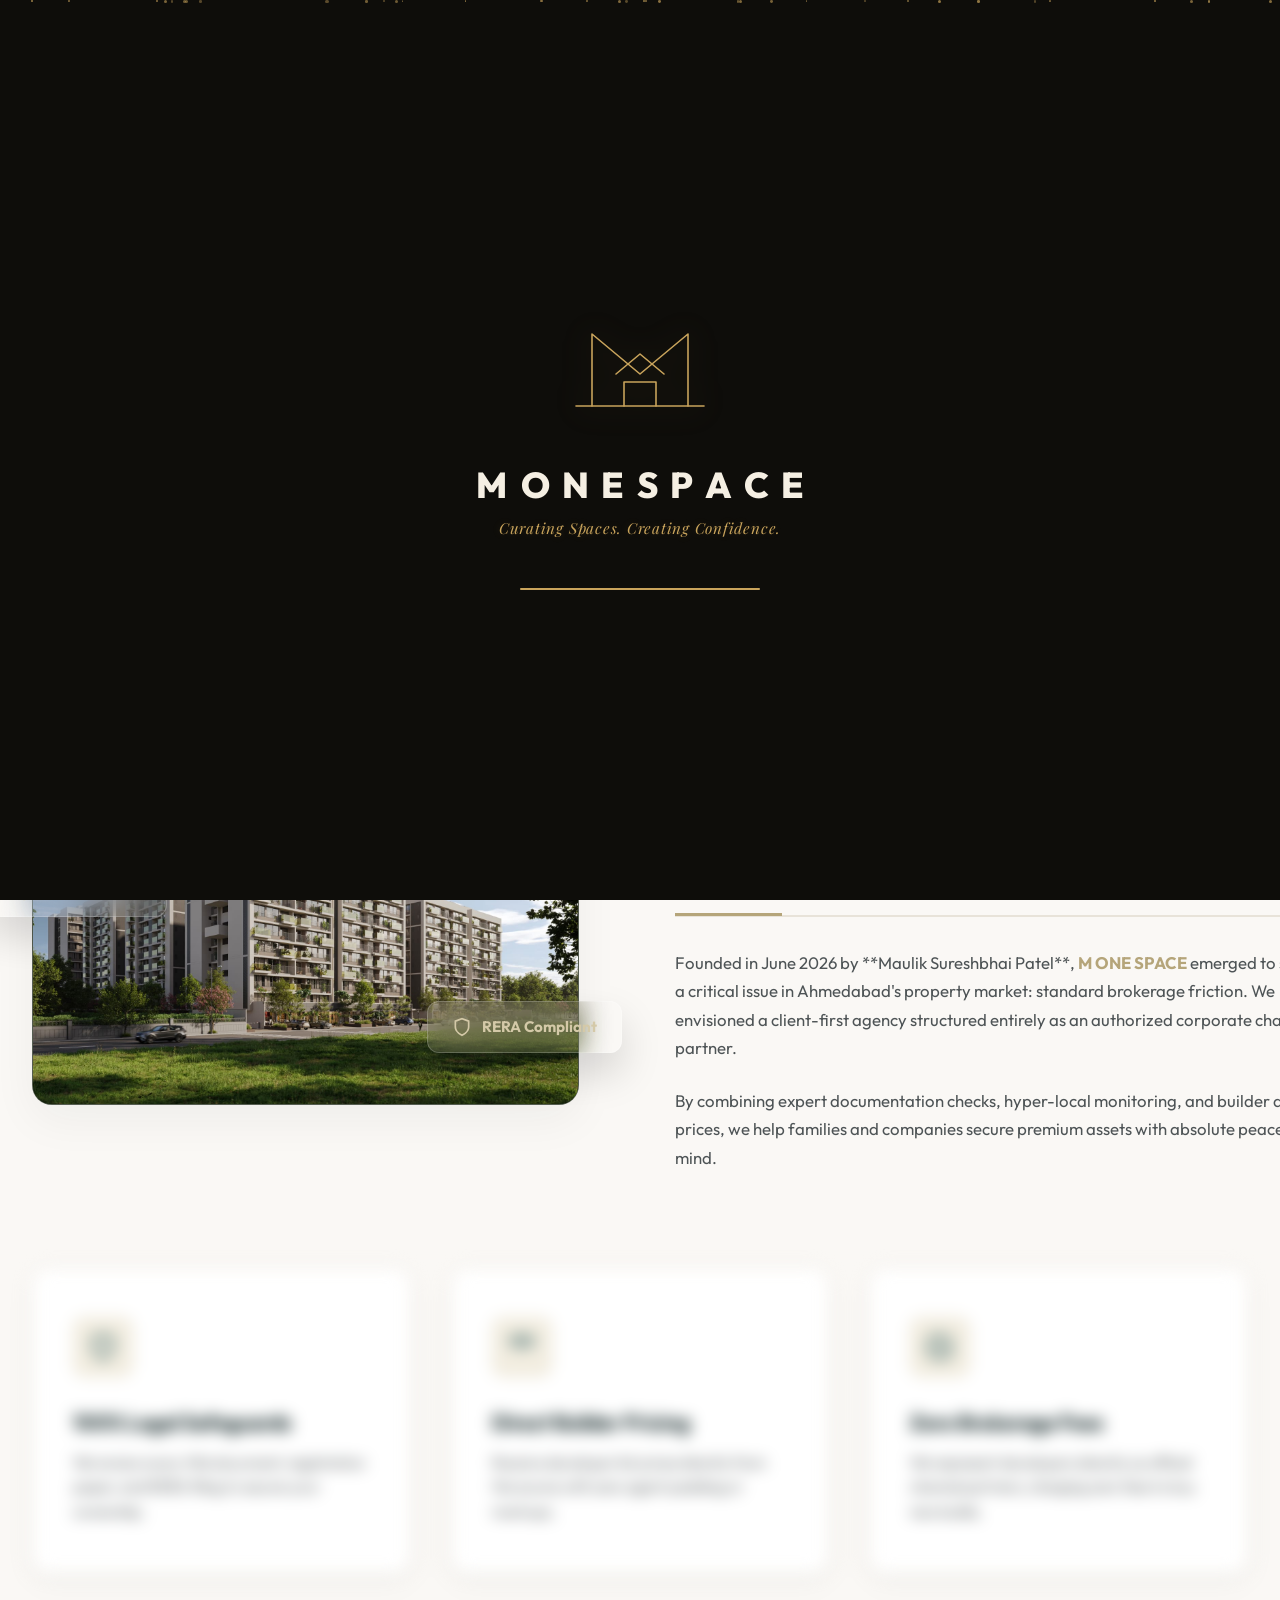
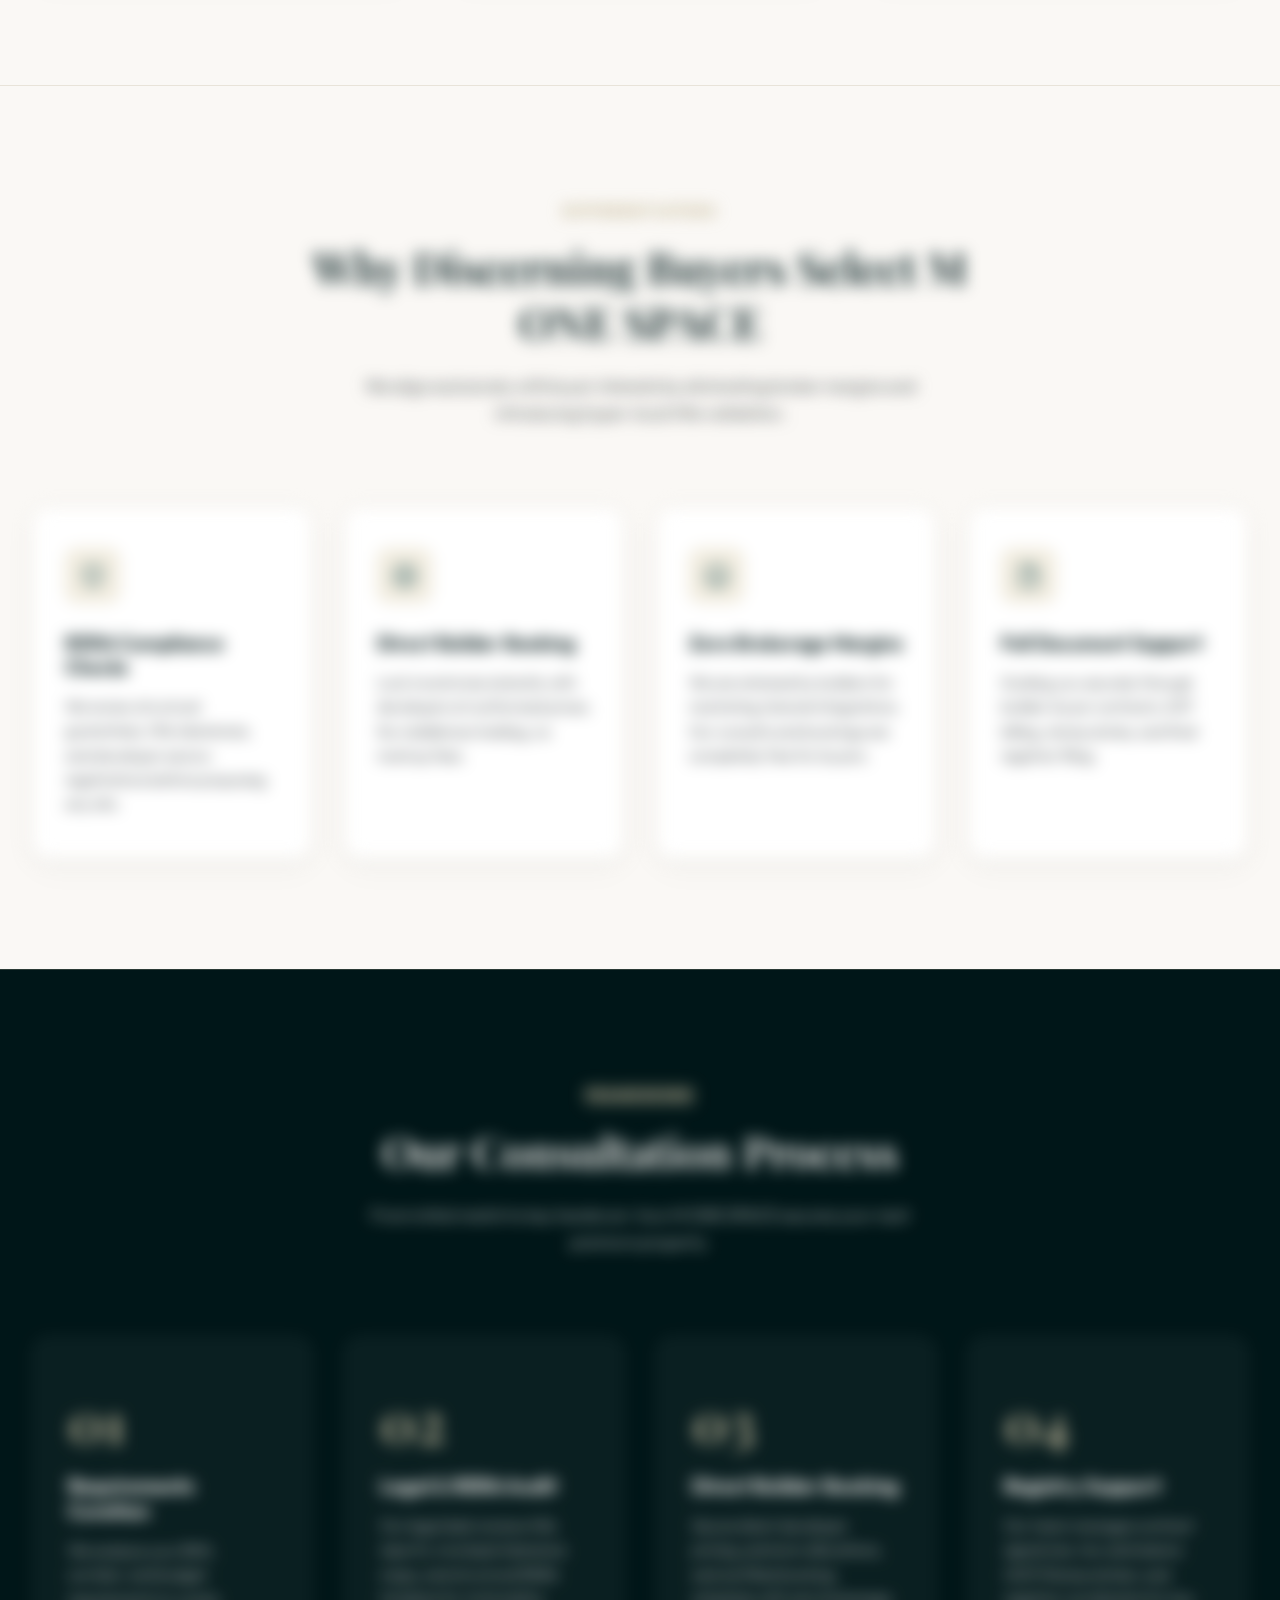
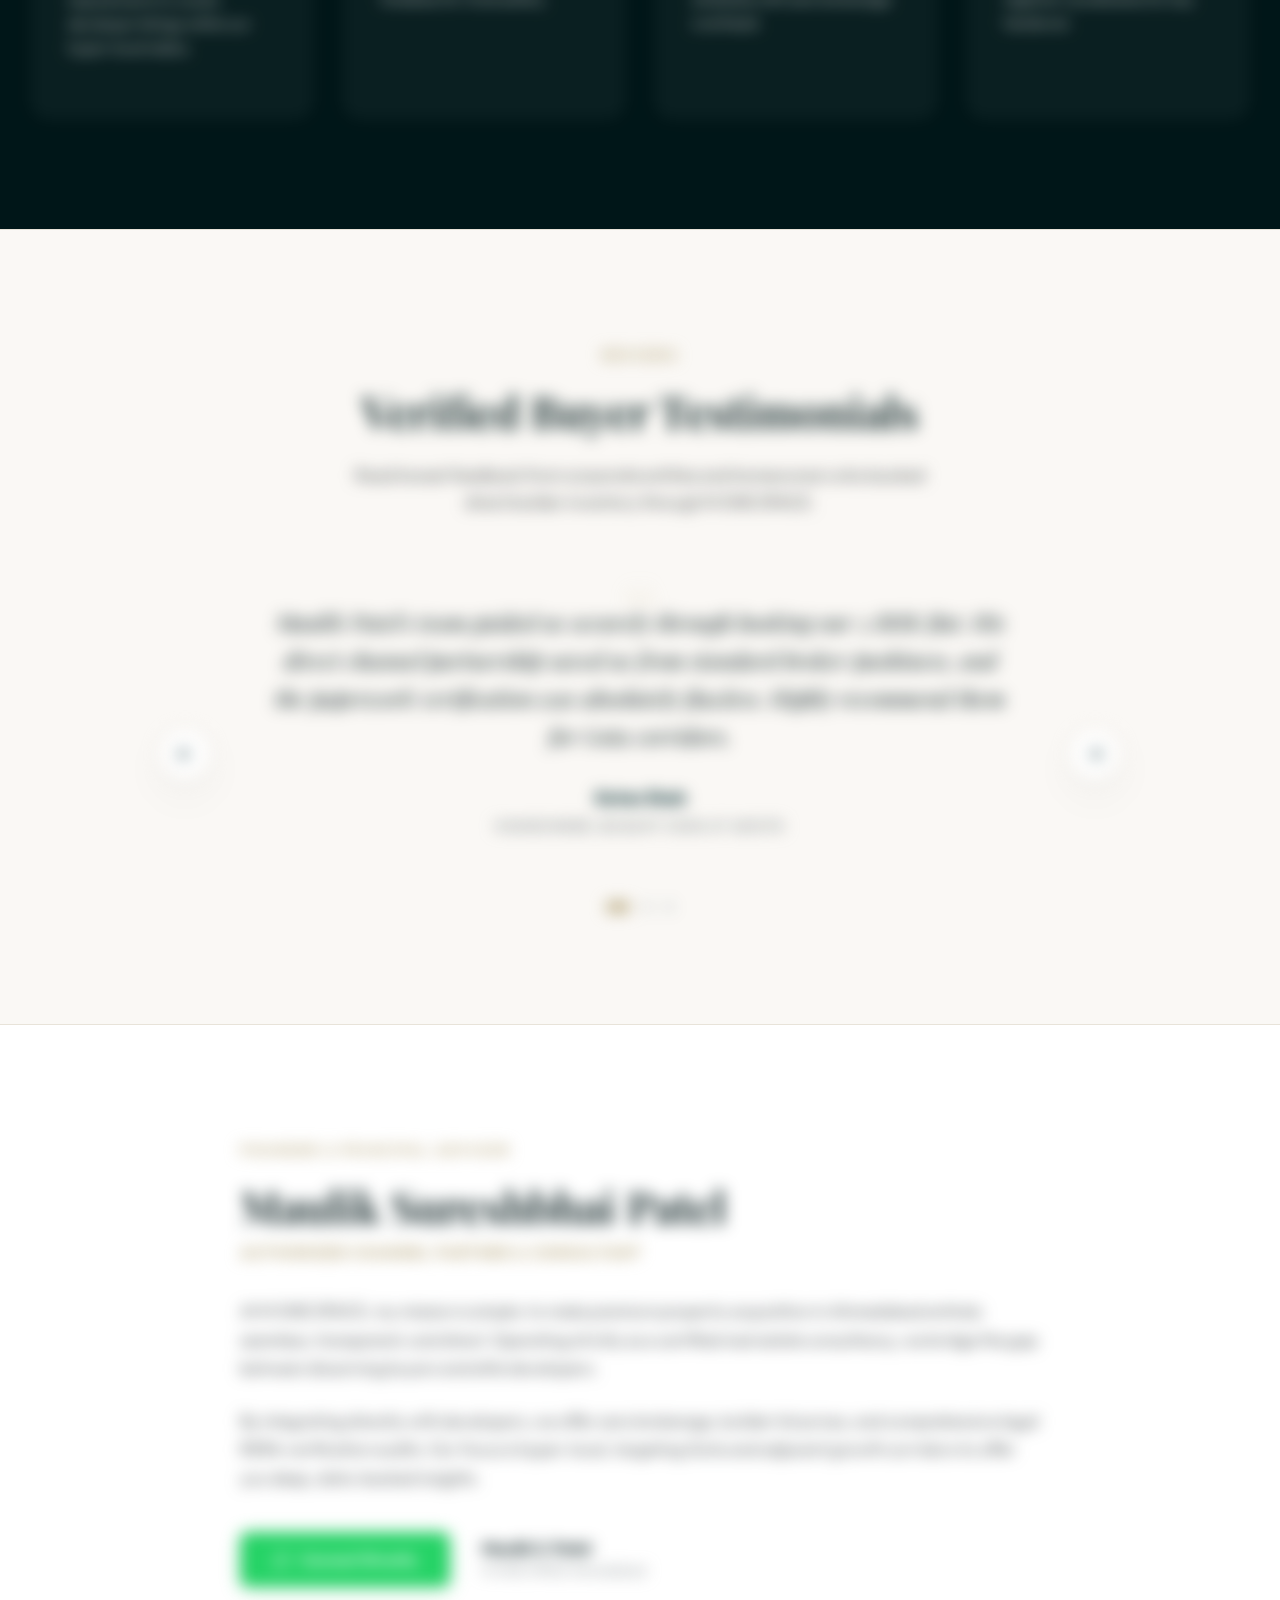
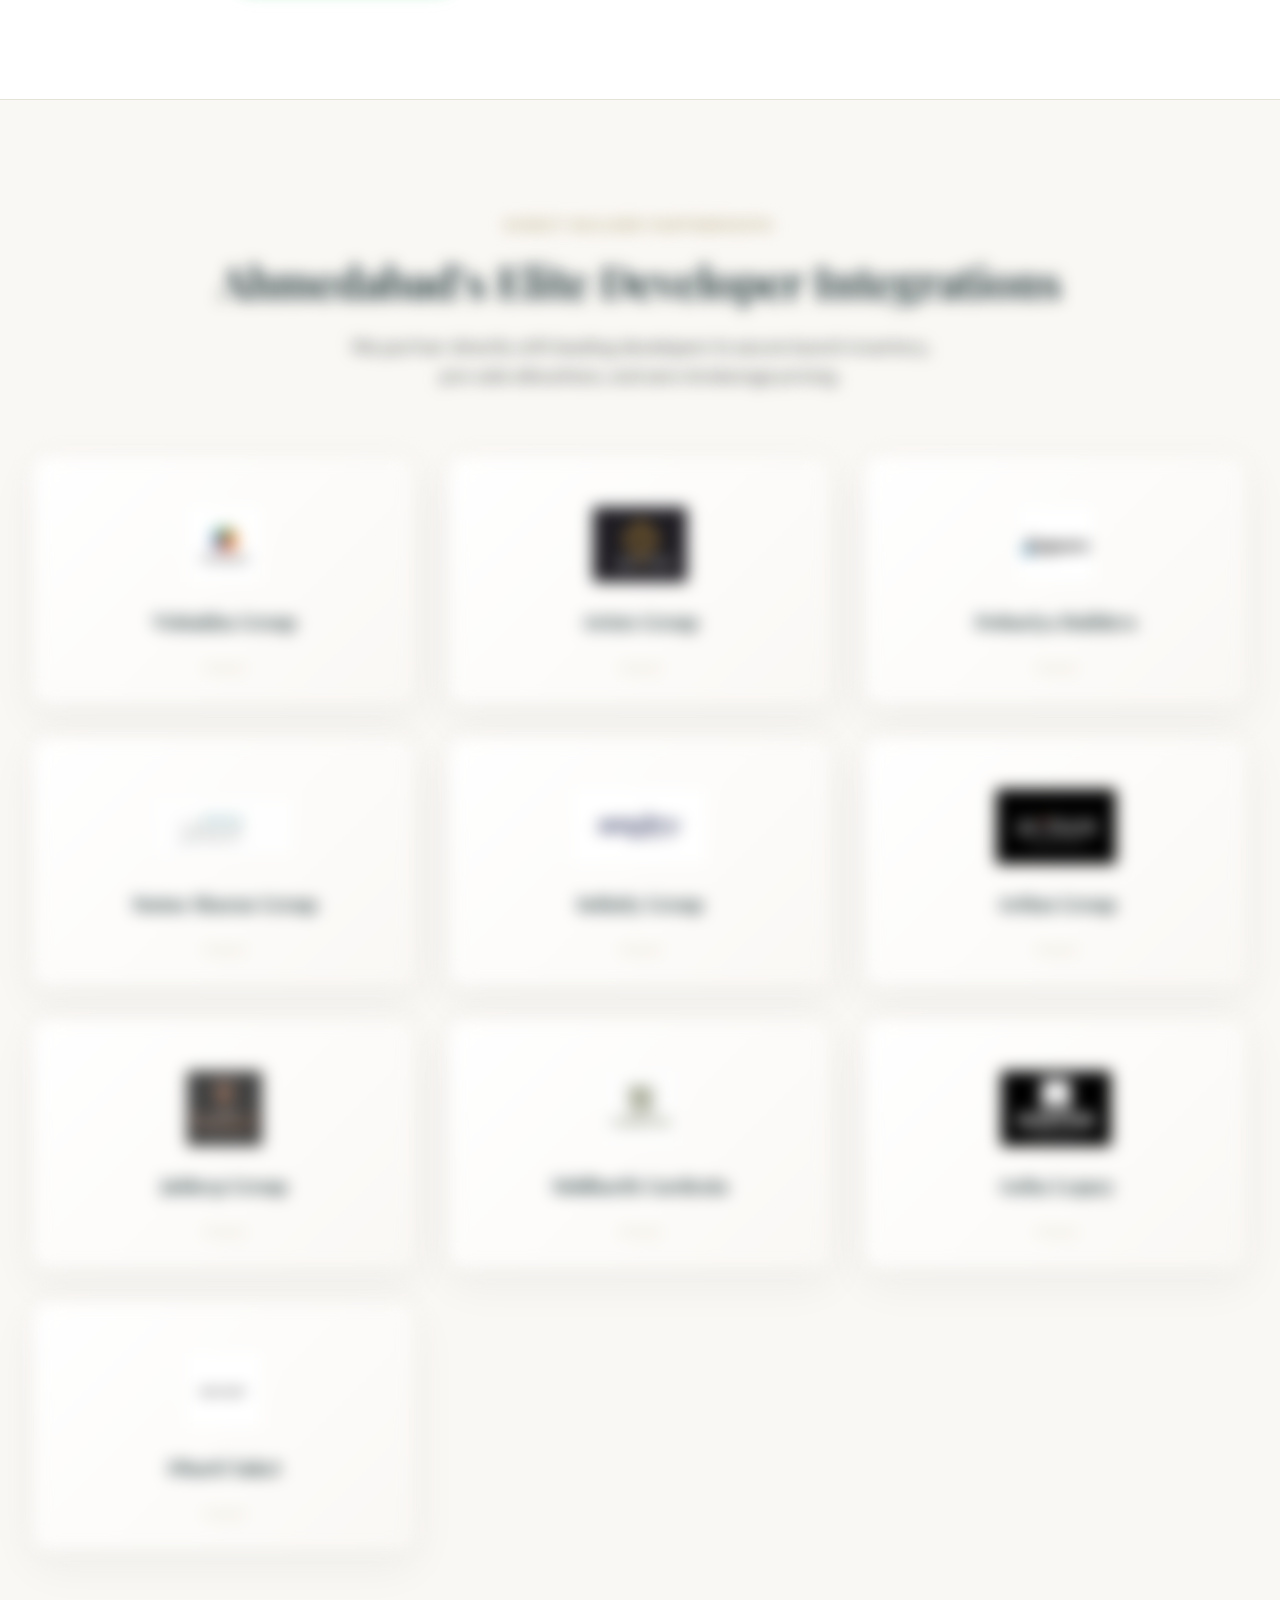
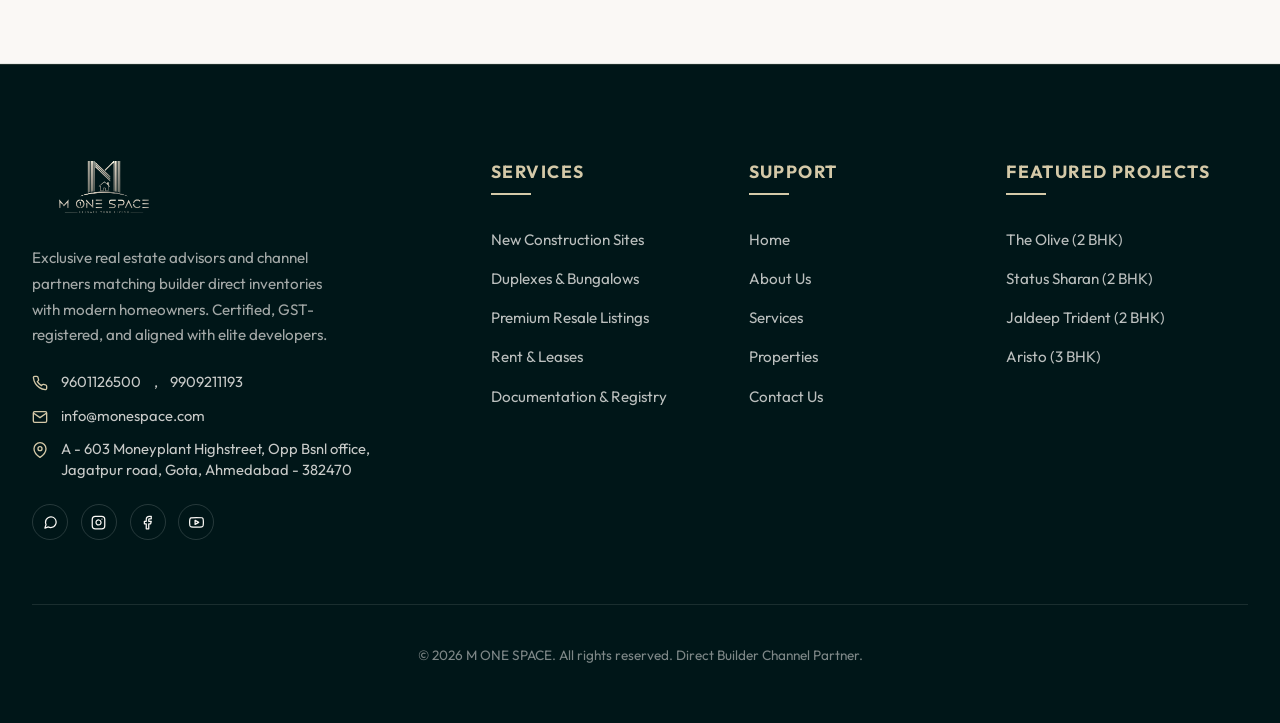
==== about.html @ 02292d02 "chnge" ====
<!DOCTYPE html>
<html lang="en">
<head>
    <meta charset="UTF-8">
    <meta name="viewport" content="width=device-width, initial-scale=1.0">
    <title>About Us | M ONE SPACE - Premium Real Estate Advisory</title>
    <meta name="description" content="Learn more about M ONE SPACE. Founded by Maulik Sureshbhai Patel, we offer zero brokerage, legally backed developer level tie-ups, and hyper-local real estate insights in Ahmedabad.">
    <!-- Google Fonts -->
    <link rel="preconnect" href="https://fonts.googleapis.com">
    <link rel="preconnect" href="https://fonts.gstatic.com" crossorigin>
    <link href="https://fonts.googleapis.com/css2?family=Outfit:wght@300;400;500;600;700;800&family=Playfair+Display:ital,wght@0,400;0,600;0,700;1,400&display=swap" rel="stylesheet">
    <!-- Custom Style Sheet -->
    <link rel="stylesheet" href="style.css">
</head>
<body>

    <!-- Cinematic Loader Overlay -->
    <div class="luxury-loader" id="luxury-loader">
        <div class="loader-bg-particles" id="loader-particles"></div>
        <div class="loader-center-content">
            <!-- Architectural SVG drawing -->
            <div class="loader-svg-container">
                <svg class="loader-svg" viewBox="0 0 200 150" fill="none" stroke="#C9A45C" stroke-width="2" stroke-linecap="round" stroke-linejoin="round">
                    <path class="draw-line path-m-1" d="M 40 120 V 30 L 100 80 L 160 30 V 120" />
                    <path class="draw-line path-m-2" d="M 80 120 V 90 H 120 V 120" />
                    <path class="draw-line path-m-3" d="M 70 80 L 100 55 L 130 80" />
                    <line class="draw-line path-line" x1="20" y1="120" x2="180" y2="120" />
                </svg>
            </div>
            
            <!-- Brand Name & Tagline -->
            <div class="loader-brand-box">
                <h1 class="loader-brand-title">
                    <span>M</span>
                    <span> </span>
                    <span>O</span>
                    <span>N</span>
                    <span>E</span>
                    <span> </span>
                    <span>S</span>
                    <span>P</span>
                    <span>A</span>
                    <span>C</span>
                    <span>E</span>
                </h1>
                <p class="loader-brand-tagline">Curating Spaces. Creating Confidence.</p>
            </div>
            
            <!-- Bottom Progress Line -->
            <div class="loader-progress-bar-wrapper">
                <div class="loader-progress-bar-fill" id="loader-progress-fill"></div>
            </div>
        </div>
    </div>

    <!-- Header Section -->
    <header class="main-header" id="header-nav">
        <div class="header-container">
            <!-- Left Side: Social Media Icons -->
            <div class="header-socials">
                <a href="#" class="social-icon" aria-label="Facebook" id="header-social-fb">
                    <svg xmlns="http://www.w3.org/2000/svg" viewBox="0 0 24 24" fill="none" stroke="currentColor" stroke-width="2" class="icon-svg"><path d="M18 2h-3a5 5 0 0 0-5 5v3H7v4h3v8h4v-8h3l1-4h-4V7a1 1 0 0 1 1-1h3z"/></svg>
                </a>
                <a href="#" class="social-icon" aria-label="Instagram" id="header-social-ig">
                    <svg xmlns="http://www.w3.org/2000/svg" viewBox="0 0 24 24" fill="none" stroke="currentColor" stroke-width="2" class="icon-svg"><rect x="2" y="2" width="20" height="20" rx="5" ry="5"/><path d="M16 11.37A4 4 0 1 1 12.63 8 4 4 0 0 1 16 11.37z"/><line x1="17.5" y1="6.5" x2="17.51" y2="6.5"/></svg>
                </a>
                <a href="#" class="social-icon" aria-label="YouTube" id="header-social-yt">
                    <svg xmlns="http://www.w3.org/2000/svg" viewBox="0 0 24 24" fill="none" stroke="currentColor" stroke-width="2" class="icon-svg"><path d="M22.54 6.42a2.78 2.78 0 0 0-1.94-2C18.88 4 12 4 12 4s-6.88 0-8.6.46a2.78 2.78 0 0 0-1.94 2A29 29 0 0 0 1 11.75a29 29 0 0 0 .46 5.33A2.78 2.78 0 0 0 3.4 19c1.72.46 8.6.46 8.6.46s6.88 0 8.6-.46a2.78 2.78 0 0 0 1.94-2 29 29 0 0 0 .46-5.25 29 29 0 0 0-.46-5.33z"/><polygon points="9.75 15.02 15.5 11.75 9.75 8.48 9.75 15.02"/></svg>
                </a>
                <a href="https://wa.me/919601126500" class="social-icon" aria-label="WhatsApp" id="header-social-wa" target="_blank">
                    <svg xmlns="http://www.w3.org/2000/svg" viewBox="0 0 24 24" fill="none" stroke="currentColor" stroke-width="2" class="icon-svg"><path d="M21 11.5a8.38 8.38 0 0 1-.9 3.8 8.5 8.5 0 0 1-7.6 4.7 8.38 8.38 0 0 1-3.8-.9L3 21l1.9-5.7a8.38 8.38 0 0 1-.9-3.8 8.5 8.5 0 0 1 4.7-7.6 8.38 8.38 0 0 1 3.8-.9h.5a8.48 8.48 0 0 1 8 8v.5z"/></svg>
                </a>
            </div>

            <!-- Center: Logo -->
            <a href="index.html" class="logo-link" id="nav-logo-link">
                <img src="images/logo new.png" alt="M ONE SPACE Logo" class="brand-logo" id="brand-logo-img">
            </a>

            <!-- Right Side: Menu Trigger Button -->
            <div class="header-right-group">
                <button class="menu-trigger-btn" id="menu-trigger-btn" aria-label="Open menu">
                    <span class="menu-trigger-text">Menu</span>
                    <span class="menu-trigger-icon">
                        <span class="bar bar-1"></span>
                        <span class="bar bar-2"></span>
                        <span class="bar bar-3"></span>
                    </span>
                </button>
            </div>
        </div>
    </header>

    <!-- Overlay Navigation Menu Drawer -->
    <div class="overlay-nav-menu" id="overlay-nav-menu">
        <button class="overlay-close-btn" id="overlay-close-btn" aria-label="Close menu">
            <svg xmlns="http://www.w3.org/2000/svg" viewBox="0 0 24 24" fill="none" stroke="currentColor" stroke-width="2.5" stroke-linecap="round" stroke-linejoin="round" style="width: 24px; height: 24px;"><line x1="18" y1="6" x2="6" y2="18"/><line x1="6" y1="6" x2="18" y2="18"/></svg>
        </button>
        <div class="overlay-menu-content">
            <div class="overlay-menu-brand">
                <img src="images/logo new.png" alt="M ONE SPACE Logo" class="overlay-logo">
            </div>
            <nav class="overlay-nav-list-container">
                <ul class="overlay-nav-list">
                    <li><a href="index.html" class="overlay-nav-item" id="overlay-home">Home</a></li>
                    <li><a href="about.html" class="overlay-nav-item active" id="overlay-about">About Us</a></li>
                    <li><a href="services.html" class="overlay-nav-item" id="overlay-services">Services</a></li>
                    <li><a href="project.html" class="overlay-nav-item" id="overlay-properties">Properties</a></li>
                    <li><a href="contact.html" class="overlay-nav-item" id="overlay-contact">Contact</a></li>
                </ul>
            </nav>
            <div class="overlay-menu-footer">
                <div style="display: flex; flex-direction: column; gap: 0.75rem; width: 100%; align-items: center;">
                    <a href="tel:9601126500" class="btn btn-primary" id="overlay-call-btn" style="width: 100%; max-width: 250px; justify-content: center;">
                        <svg xmlns="http://www.w3.org/2000/svg" viewBox="0 0 24 24" fill="none" stroke="currentColor" stroke-width="2" class="icon-svg"><path d="M22 16.92v3a2 2 0 0 1-2.18 2 19.79 19.79 0 0 1-8.63-3.07 19.5 19.5 0 0 1-6-6 19.79 19.79 0 0 1-3.07-8.67A2 2 0 0 1 4.11 2h3a2 2 0 0 1 2 1.72 12.84 12.84 0 0 0 .7 2.81 2 2 0 0 1-.45 2.11L8.09 9.91a16 16 0 0 0 6 6l1.27-1.27a2 2 0 0 1 2.11-.45 12.84 12.84 0 0 0 2.81.7A2 2 0 0 1 22 16.92z"/></svg>
                        <span>9601126500</span>
                    </a>
                    <a href="tel:9909211193" class="btn btn-primary" id="overlay-call-btn-2" style="width: 100%; max-width: 250px; justify-content: center;">
                        <svg xmlns="http://www.w3.org/2000/svg" viewBox="0 0 24 24" fill="none" stroke="currentColor" stroke-width="2" class="icon-svg"><path d="M22 16.92v3a2 2 0 0 1-2.18 2 19.79 19.79 0 0 1-8.63-3.07 19.5 19.5 0 0 1-6-6 19.79 19.79 0 0 1-3.07-8.67A2 2 0 0 1 4.11 2h3a2 2 0 0 1 2 1.72 12.84 12.84 0 0 0 .7 2.81 2 2 0 0 1-.45 2.11L8.09 9.91a16 16 0 0 0 6 6l1.27-1.27a2 2 0 0 1 2.11-.45 12.84 12.84 0 0 0 2.81.7A2 2 0 0 1 22 16.92z"/></svg>
                        <span>9909211193</span>
                    </a>
                </div>
                <div class="overlay-socials">
                    <a href="#" class="social-icon" aria-label="Facebook"><svg xmlns="http://www.w3.org/2000/svg" viewBox="0 0 24 24" fill="none" stroke="currentColor" stroke-width="2" stroke-linecap="round" stroke-linejoin="round" class="icon-svg"><path d="M18 2h-3a5 5 0 0 0-5 5v3H7v4h3v8h4v-8h3l1-4h-4V7a1 1 0 0 1 1-1h3z"/></svg></a>
                    <a href="#" class="social-icon" aria-label="Instagram"><svg xmlns="http://www.w3.org/2000/svg" viewBox="0 0 24 24" fill="none" stroke="currentColor" stroke-width="2" stroke-linecap="round" stroke-linejoin="round" class="icon-svg"><rect x="2" y="2" width="20" height="20" rx="5" ry="5"/><path d="M16 11.37A4 4 0 1 1 12.63 8 4 4 0 0 1 16 11.37z"/><line x1="17.5" y1="6.5" x2="17.51" y2="6.5"/></svg></a>
                    <a href="#" class="social-icon" aria-label="YouTube"><svg xmlns="http://www.w3.org/2000/svg" viewBox="0 0 24 24" fill="none" stroke="currentColor" stroke-width="2" stroke-linecap="round" stroke-linejoin="round" class="icon-svg"><path d="M22.54 6.42a2.78 2.78 0 0 0-1.94-2C18.88 4 12 4 12 4s-6.88 0-8.6.46a2.78 2.78 0 0 0-1.94 2A29 29 0 0 0 1 11.75a29 29 0 0 0 .46 5.33A2.78 2.78 0 0 0 3.4 19c1.72.46 8.6.46 8.6.46s6.88 0 8.6-.46a2.78 2.78 0 0 0 1.94-2 29 29 0 0 0 .46-5.25 29 29 0 0 0-.46-5.33z"/><polygon points="9.75 15.02 15.5 11.75 9.75 8.48 9.75 15.02"/></svg></a>
                    <a href="https://wa.me/919601126500" class="social-icon" aria-label="WhatsApp" target="_blank"><svg xmlns="http://www.w3.org/2000/svg" viewBox="0 0 24 24" fill="none" stroke="currentColor" stroke-width="2" stroke-linecap="round" stroke-linejoin="round" class="icon-svg"><path d="M21 11.5a8.38 8.38 0 0 1-.9 3.8 8.5 8.5 0 0 1-7.6 4.7 8.38 8.38 0 0 1-3.8-.9L3 21l1.9-5.7a8.38 8.38 0 0 1-.9-3.8 8.5 8.5 0 0 1 4.7-7.6 8.38 8.38 0 0 1 3.8-.9h.5a8.48 8.48 0 0 1 8 8v.5z"/></svg></a>
                </div>
            </div>
        </div>
    </div>

    <!-- Dedicated About Hero Section -->
    <section class="about-hero-banner" style="position: relative; padding: 12rem 0 8rem 0; background: var(--teal-gradient); text-align: center; overflow: hidden; border-bottom: 1px solid var(--border-gold);">
        <div style="position: absolute; top: 0; left: 0; width: 100%; height: 100%; background: radial-gradient(circle at center, rgba(212, 201, 168, 0.15) 0%, transparent 70%); pointer-events: none; z-index: 1;"></div>
        <div class="container" style="position: relative; z-index: 2;">
            <div class="tagline-badge reveal reveal-scale" style="margin: 0 auto 2rem auto;">
                <span class="pulse-dot"></span>
                <span>Authorized Builder Channel Partner</span>
            </div>
            <h1 class="hero-title reveal reveal-scale" style="font-size: 3.8rem; margin-bottom: 1.5rem; text-shadow: 0 4px 15px rgba(0,0,0,0.3); color: var(--bg-cream);">
                About <span class="italic-serif" style="color: var(--accent-gold);">M ONE SPACE</span>
            </h1>
            <p class="hero-subtitle reveal reveal-scale" style="margin: 0 auto; max-width: 600px; color: rgba(250, 248, 245, 0.8);">
                Curating Spaces. Creating Confidence. Aligning elite developer inventories with modern homebuyers across Ahmedabad's growing corridors.
            </p>
        </div>
    </section>

    <!-- Redesigned Animated About Section -->
    <section class="about-section" id="about" style="padding: 7rem 0;">
        <div class="container">
            <div class="about-grid">
                <!-- Left Column: 3D Interactive Card visual -->
                <div class="about-image-wrapper reveal reveal-left" id="about-3d-card-trigger">
                    <div class="visual-badge">Est. June 2026</div>
                    <img src="images/flat iamge .png" alt="Blending Professional Advisory with Premium Real Estate" class="about-hero-img" id="about-3d-img">
                    
                    <!-- Floating Glassmorphic Badges for Parallax -->
                    <div class="floating-glass-badge badge-top-left" style="--parallax-speed: 0.15;">
                        <svg xmlns="http://www.w3.org/2000/svg" viewBox="0 0 24 24" fill="none" stroke="#D4C9A8" stroke-width="2" class="badge-icon" style="width: 20px; height: 20px;"><path d="M22 11.08V12a10 10 0 1 1-5.93-9.14"/><polyline points="22 4 12 14.01 9 11.01"/></svg>
                        <span>0% Brokerage</span>
                    </div>
                    <div class="floating-glass-badge badge-bottom-right" style="--parallax-speed: 0.25;">
                        <svg xmlns="http://www.w3.org/2000/svg" viewBox="0 0 24 24" fill="none" stroke="#D4C9A8" stroke-width="2" class="badge-icon" style="width: 20px; height: 20px;"><path d="M12 22s8-4 8-10V5l-8-3-8 3v7c0 6 8 10 8 10z"/></svg>
                        <span>RERA Compliant</span>
                    </div>
                </div>

                <!-- Right Column: Interactive Storytelling Tabs -->
                <div class="about-info reveal reveal-right">
                    <div class="section-tag" id="about-section-tag">About Us</div>
                    <h2 class="section-title">Elevating Real Estate with Precision Advisory</h2>
                    
                    <!-- Premium Tabs Navigation -->
                    <div class="about-tabs-nav">
                        <button class="about-tab-btn active" data-tab="tab-story">Our Story</button>
                        <button class="about-tab-btn" data-tab="tab-philosophy">Philosophy</button>
                        <button class="about-tab-btn" data-tab="tab-model">Advisory Model</button>
                    </div>

                    <!-- Tabs Content Container -->
                    <div class="about-tabs-content">
                        <!-- Tab 1: Our Story -->
                        <div class="tab-pane active" id="tab-story">
                            <p class="section-desc">
                                Founded in June 2026 by **Maulik Sureshbhai Patel**, <strong class="color-gold">M ONE SPACE</strong> emerged to solve a critical issue in Ahmedabad's property market: standard brokerage friction. We envisioned a client-first agency structured entirely as an authorized corporate channel partner.
                            </p>
                            <p class="section-desc">
                                By combining expert documentation checks, hyper-local monitoring, and builder direct prices, we help families and companies secure premium assets with absolute peace of mind.
                            </p>
                        </div>

                        <!-- Tab 2: Philosophy -->
                        <div class="tab-pane" id="tab-philosophy">
                            <p class="section-desc">
                                We believe buying real estate should be an inspiring milestone, not a stressful transaction. Our core philosophy is centered on **radical transparency** and **fiduciary responsibility**.
                            </p>
                            <p class="section-desc">
                                We refuse traditional commissions from direct buyers. Operating with clean agreements, certified developer partnerships, and standard escrow routes, we establish a professional standard of trust.
                            </p>
                        </div>

                        <!-- Tab 3: Advisory Model -->
                        <div class="tab-pane" id="tab-model">
                            <p class="section-desc">
                                Our operational framework is deliberately restricted to a **5 to 7 km radius** from our central office. This hyper-local focus ensures we monitor builder speeds, title clearances, and municipal zoning updates in real-time.
                            </p>
                            <p class="section-desc">
                                We integrate directly with developers' backend inventory management systems, giving our clients first-access pricing, premium RERA validations, and zero resale overheads.
                            </p>
                        </div>
                    </div>
                </div>
            </div>

            <!-- Core Commitments Luxury Grid -->
            <div class="about-commitments-grid reveal reveal-scale" style="margin-top: 6rem;">
                <div class="commitment-card glow-card" style="--card-glow-color: rgba(212, 201, 168, 0.15);">
                    <div class="card-glow-element"></div>
                    <div class="commitment-icon">
                        <svg xmlns="http://www.w3.org/2000/svg" viewBox="0 0 24 24" fill="none" stroke="currentColor" stroke-width="2" class="icon-svg"><path d="M12 22s8-4 8-10V5l-8-3-8 3v7c0 6 8 10 8 10z"/></svg>
                    </div>
                    <h3 class="commitment-title">100% Legal Safeguards</h3>
                    <p class="commitment-desc">We review every title document, registration paper, and RERA filing to secure your ownership.</p>
                </div>

                <div class="commitment-card glow-card" style="--card-glow-color: rgba(212, 201, 168, 0.15);">
                    <div class="card-glow-element"></div>
                    <div class="commitment-icon">
                        <svg xmlns="http://www.w3.org/2000/svg" viewBox="0 0 24 24" fill="none" stroke="currentColor" stroke-width="2" class="icon-svg"><polygon points="12 2 2 7 12 12 22 7 12 2"/></svg>
                    </div>
                    <h3 class="commitment-title">Direct Builder Pricing</h3>
                    <p class="commitment-desc">Receive developer list prices directly from the source with zero agent padding or markups.</p>
                </div>

                <div class="commitment-card glow-card" style="--card-glow-color: rgba(212, 201, 168, 0.15);">
                    <div class="card-glow-element"></div>
                    <div class="commitment-icon">
                        <svg xmlns="http://www.w3.org/2000/svg" viewBox="0 0 24 24" fill="none" stroke="currentColor" stroke-width="2" class="icon-svg"><path d="M22 11.08V12a10 10 0 1 1-5.93-9.14"/><polyline points="22 4 12 14.01 9 11.01"/></svg>
                    </div>
                    <h3 class="commitment-title">Zero Brokerage Fees</h3>
                    <p class="commitment-desc">We represent developers directly as official channel partners, charging zero fees to buy new builds.</p>
                </div>
            </div>
        </div>
    </section>

    <!-- Why Choose Us Section -->
    <section class="why-choose-section" id="why-choose" style="padding: 7rem 0; background-color: var(--bg-cream); border-top: 1px solid var(--border-color);">
        <div class="container">
            <div class="section-header text-center reveal reveal-scale" style="max-width: 700px; margin: 0 auto 5rem auto; text-align: center;">
                <div class="section-tag" style="margin: 0 auto 1rem auto; display: inline-block;">Differentiators</div>
                <h2 class="section-title">Why Discerning Buyers Select M ONE SPACE</h2>
                <p class="section-subtitle" style="color: var(--text-body); font-size: 1.05rem;">We align exclusively with buyer interests by eliminating broker margins and introducing hyper-local title validation.</p>
            </div>

            <div class="differentiators-grid">
                <!-- Card 1 -->
                <div class="diff-card glow-card reveal" style="--card-glow-color: rgba(212, 201, 168, 0.15);">
                    <div class="card-glow-element"></div>
                    <div class="diff-icon-wrapper">
                        <svg xmlns="http://www.w3.org/2000/svg" viewBox="0 0 24 24" fill="none" stroke="currentColor" stroke-width="2" class="icon-svg"><path d="M12 22s8-4 8-10V5l-8-3-8 3v7c0 6 8 10 8 10z"/></svg>
                    </div>
                    <h3 class="diff-card-title">RERA Compliance Checks</h3>
                    <p class="diff-card-desc">We review structural guarantees, title clearances, and developer escrow registrations before proposing any site.</p>
                </div>
                <!-- Card 2 -->
                <div class="diff-card glow-card reveal" style="--card-glow-color: rgba(212, 201, 168, 0.15);">
                    <div class="card-glow-element"></div>
                    <div class="diff-icon-wrapper">
                        <svg xmlns="http://www.w3.org/2000/svg" viewBox="0 0 24 24" fill="none" stroke="currentColor" stroke-width="2" class="icon-svg"><circle cx="12" cy="12" r="10"/><path d="M16 12H8m4-4v8"/></svg>
                    </div>
                    <h3 class="diff-card-title">Direct Builder Booking</h3>
                    <p class="diff-card-desc">Lock inventories instantly with developers at authorized prices. No middleman holding, no markup fees.</p>
                </div>
                <!-- Card 3 -->
                <div class="diff-card glow-card reveal" style="--card-glow-color: rgba(212, 201, 168, 0.15);">
                    <div class="card-glow-element"></div>
                    <div class="diff-icon-wrapper">
                        <svg xmlns="http://www.w3.org/2000/svg" viewBox="0 0 24 24" fill="none" stroke="currentColor" stroke-width="2" class="icon-svg"><circle cx="12" cy="12" r="10"/><path d="M8 14s1.5 2 4 2 4-2 4-2M9 9h.01M15 9h.01"/></svg>
                    </div>
                    <h3 class="diff-card-title">Zero Brokerage Margins</h3>
                    <p class="diff-card-desc">We are retained by builders for marketing channel integrations. Our consults and bookings are completely free for buyers.</p>
                </div>
                <!-- Card 4 -->
                <div class="diff-card glow-card reveal" style="--card-glow-color: rgba(212, 201, 168, 0.15);">
                    <div class="card-glow-element"></div>
                    <div class="diff-icon-wrapper">
                        <svg xmlns="http://www.w3.org/2000/svg" viewBox="0 0 24 24" fill="none" stroke="currentColor" stroke-width="2" class="icon-svg"><path d="M14 2H6a2 2 0 0 0-2 2v16a2 2 0 0 0 2 2h12a2 2 0 0 0 2-2V8z"/><polyline points="14 2 14 8 20 8"/></svg>
                    </div>
                    <h3 class="diff-card-title">Full Document Support</h3>
                    <p class="diff-card-desc">Guiding you securely through builder-buyer contracts, GST billing, stamp duties, and final registrar filing.</p>
                </div>
            </div>
        </div>
    </section>

    <!-- Our Advisory Framework Section -->
    <section class="framework-section" id="framework" style="padding: 7rem 0; background-color: var(--primary-dark); color: var(--bg-cream); border-top: 1px solid rgba(212, 201, 168, 0.2); overflow: hidden;">
        <div class="container">
            <div class="section-header text-center reveal reveal-scale" style="max-width: 700px; margin: 0 auto 5rem auto; text-align: center;">
                <div class="section-tag" style="margin: 0 auto 1rem auto; display: inline-block; background-color: rgba(212, 201, 168, 0.15); border-color: rgba(212, 201, 168, 0.4); color: var(--accent-gold);">Framework</div>
                <h2 class="section-title" style="color: var(--bg-cream);">Our Consultation Process</h2>
                <p class="section-subtitle" style="color: rgba(250, 248, 245, 0.7); font-size: 1.05rem;">From initial match to key handover: how M ONE SPACE secures your next premium property.</p>
            </div>

            <div class="framework-steps-grid">
                <!-- Step 1 -->
                <div class="step-card reveal">
                    <div class="step-number">01</div>
                    <h3 class="step-title">Requirements Curation</h3>
                    <p class="step-desc">We analyze your BHK, corridor, and budget requirements to curate developer listings within our hyper-local radius.</p>
                </div>
                <!-- Step 2 -->
                <div class="step-card reveal">
                    <div class="step-number">02</div>
                    <h3 class="step-title">Legal & RERA Audit</h3>
                    <p class="step-desc">Our legal desk reviews title reports, municipal clearance maps, and structural RERA timelines for total safety.</p>
                </div>
                <!-- Step 3 -->
                <div class="step-card reveal">
                    <div class="step-number">03</div>
                    <h3 class="step-title">Direct Builder Booking</h3>
                    <p class="step-desc">Secure direct developer pricing, premium allocations, and certified booking schedules with zero brokerage overhead.</p>
                </div>
                <!-- Step 4 -->
                <div class="step-card reveal">
                    <div class="step-number">04</div>
                    <h3 class="step-title">Registry Support</h3>
                    <p class="step-desc">Our team manages contract signatures, tax submissions (GST/Stamp duties), and registrar coordinates for key handover.</p>
                </div>
            </div>
        </div>
    </section>

    <!-- Client Testimonials Section -->
    <section class="testimonials-section" id="testimonials" style="padding: 7rem 0; background-color: var(--bg-cream); border-top: 1px solid var(--border-color); overflow: hidden;">
        <div class="container">
            <div class="section-header text-center reveal reveal-scale" style="max-width: 700px; margin: 0 auto 5rem auto; text-align: center;">
                <div class="section-tag" style="margin: 0 auto 1rem auto; display: inline-block;">Reviews</div>
                <h2 class="section-title">Verified Buyer Testimonials</h2>
                <p class="section-subtitle" style="color: var(--text-body); font-size: 1.05rem;">Read honest feedback from corporate entities and homeowners who booked direct builder inventory through M ONE SPACE.</p>
            </div>

            <div class="testimonials-carousel-wrapper reveal">
                <div class="testimonials-carousel-container">
                    <!-- Slide 1 -->
                    <div class="testimonial-slide active" data-slide="0">
                        <div class="testimonial-quote-box">
                            <span class="quote-symbol">&ldquo;</span>
                            <p class="testimonial-text">Maulik Patel's team guided us securely through booking our 3 BHK flat. His direct channel partnership saved us from standard broker pushiness, and the paperwork verification was absolutely flawless. Highly recommend them for Gota corridors.</p>
                        </div>
                        <div class="testimonial-client-meta">
                            <h4 class="client-name">Ketan Shah</h4>
                            <span class="client-sub">Homeowner, Bought 3 BHK at Aristo</span>
                        </div>
                    </div>

                    <!-- Slide 2 -->
                    <div class="testimonial-slide" data-slide="1">
                        <div class="testimonial-quote-box">
                            <span class="quote-symbol">&ldquo;</span>
                            <p class="testimonial-text">As a corporate buyer looking for leasing properties, RERA verification was our highest priority. M ONE SPACE provided full escrow clarity, direct developer agreements, and GST invoices without charging any brokerage fees.</p>
                        </div>
                        <div class="testimonial-client-meta">
                            <h4 class="client-name">Nirav Mehta</h4>
                            <span class="client-sub">Director, Corporate Lease Acquisitions</span>
                        </div>
                    </div>

                    <!-- Slide 3 -->
                    <div class="testimonial-slide" data-slide="2">
                        <div class="testimonial-quote-box">
                            <span class="quote-symbol">&ldquo;</span>
                            <p class="testimonial-text">Zero Brokerage and first-class builder access are real. We locked our duplex at site price directly. Maulik Patel ensured the final registry documentation went through without single hitch. Best advisory in Ahmedabad!</p>
                        </div>
                        <div class="testimonial-client-meta">
                            <h4 class="client-name">Priti Patel</h4>
                            <span class="client-sub">Bungalow Owner, Status Sharan</span>
                        </div>
                    </div>
                </div>

                <!-- Carousel Controls -->
                <div class="carousel-nav-buttons">
                    <button class="carousel-nav-btn btn-prev" aria-label="Previous testimonial" onclick="prevTestimonial()">
                        <svg xmlns="http://www.w3.org/2000/svg" viewBox="0 0 24 24" fill="none" stroke="currentColor" stroke-width="2" class="icon-svg"><line x1="19" y1="12" x2="5" y2="12"/><polyline points="12 19 5 12 12 5"/></svg>
                    </button>
                    <button class="carousel-nav-btn btn-next" aria-label="Next testimonial" onclick="nextTestimonial()">
                        <svg xmlns="http://www.w3.org/2000/svg" viewBox="0 0 24 24" fill="none" stroke="currentColor" stroke-width="2" class="icon-svg"><line x1="5" y1="12" x2="19" y2="12"/><polyline points="12 5 19 12 12 19"/></svg>
                    </button>
                </div>

                <!-- Carousel Dots Indicator -->
                <div class="carousel-dots">
                    <span class="carousel-dot active" data-dot="0" onclick="setTestimonial(0)"></span>
                    <span class="carousel-dot" data-dot="1" onclick="setTestimonial(1)"></span>
                    <span class="carousel-dot" data-dot="2" onclick="setTestimonial(2)"></span>
                </div>
            </div>
        </div>
    </section>

    <section class="founder-section" id="founder" style="padding: 7rem 0; background-color: var(--bg-white); border-top: 1px solid var(--border-color);">
        <div class="container">
            <div class="founder-layout-grid reveal">
                <!-- Biography Info -->
                <div class="founder-info-column">
                    <div class="section-tag">Founder & Principal Advisor</div>
                    <h2 class="founder-name" style="font-family: var(--font-serif); font-size: 2.75rem; font-weight: 600; color: var(--primary-dark); margin-bottom: 0.5rem;">Maulik Sureshbhai Patel</h2>
                    <span class="founder-role-title" style="display: block; font-size: 0.95rem; font-weight: 700; color: var(--accent-gold-dark); text-transform: uppercase; letter-spacing: 1px; margin-bottom: 2rem;">Authorized Channel Partner & Consultant</span>
                    
                    <p class="founder-bio-text" style="font-size: 1.05rem; line-height: 1.7; color: var(--text-body); margin-bottom: 1.5rem;">
                        At M ONE SPACE, my mission is simple: to make premium property acquisition in Ahmedabad entirely seamless, transparent, and direct. Operating strictly as a certified real estate consultancy, we bridge the gap between discerning buyers and elite developers.
                    </p>
                    <p class="founder-bio-text" style="font-size: 1.05rem; line-height: 1.7; color: var(--text-body); margin-bottom: 2.5rem;">
                        By integrating directly with developers, we offer zero brokerage, builder list prices, and comprehensive legal RERA verification audits. Our focus is hyper-local, targeting Gota and adjacent growth corridors to offer you deep, data-backed insights.
                    </p>
                    
                    <div class="founder-signature-box" style="display: flex; align-items: center; gap: 2rem; flex-wrap: wrap;">
                        <a href="https://wa.me/919601126500" class="btn btn-whatsapp" target="_blank" style="margin-top: 0; display: inline-flex; align-items: center; gap: 0.6rem;">
                            <svg xmlns="http://www.w3.org/2000/svg" viewBox="0 0 24 24" fill="none" stroke="currentColor" stroke-width="2" stroke-linecap="round" stroke-linejoin="round" style="width: 18px; height: 18px;"><path d="M21 11.5a8.38 8.38 0 0 1-.9 3.8 8.5 8.5 0 0 1-7.6 4.7 8.38 8.38 0 0 1-3.8-.9L3 21l1.9-5.7a8.38 8.38 0 0 1-.9-3.8 8.5 8.5 0 0 1 4.7-7.6 8.38 8.38 0 0 1 3.8-.9h.5a8.48 8.48 0 0 1 8 8v.5z"/></svg>
                            <span>Connect Directly</span>
                        </a>
                        <div class="signature-details">
                            <h4 style="font-size: 1rem; color: var(--primary-dark); font-weight: 700; margin-bottom: 0.1rem;">Maulik S. Patel</h4>
                            <p style="font-size: 0.85rem; color: var(--text-light); margin: 0;">M ONE SPACE Ahmedabad</p>
                        </div>
                    </div>
                </div>
            </div>
        </div>
    </section>

    <!-- Direct Builder Partnerships Section -->
    <section class="partnerships-section" style="background-color: var(--bg-cream); border-top: 1px solid var(--border-color); padding: 7rem 0;">
        <div class="container">
            <div class="section-header text-center reveal">
                <div class="section-tag" id="partnerships-section-tag">Direct Builder Partnerships</div>
                <h2 class="section-title">Ahmedabad's Elite Developer Integrations</h2>
                <p class="section-subtitle">
                    We partner directly with leading developers to secure launch inventory, pre-sale allocations, and zero-brokerage pricing.
                </p>
            </div>
            
            <div class="partnerships-cards-grid">
                <!-- Builder 1 -->
                <div class="partner-card reveal">
                    <div class="partner-logo-container">
                        <img src="images/vishakha.png" alt="Vishakha Group" class="partner-card-logo">
                    </div>
                    <h3 class="partner-card-title">Vishakha Group</h3>
                    <div class="partner-card-line"></div>
                </div>

                <!-- Builder 2 -->
                <div class="partner-card reveal" style="animation-delay: 0.1s;">
                    <div class="partner-logo-container">
                        <img src="images/aristo Logo.png" alt="Aristo Group" class="partner-card-logo">
                    </div>
                    <h3 class="partner-card-title">Aristo Group</h3>
                    <div class="partner-card-line"></div>
                </div>

                <!-- Builder 3 -->
                <div class="partner-card reveal" style="animation-delay: 0.2s;">
                    <div class="partner-logo-container">
                        <img src="images/dobariya.png" alt="Dobariya Builder" class="partner-card-logo">
                    </div>
                    <h3 class="partner-card-title">Dobariya Builders</h3>
                    <div class="partner-card-line"></div>
                </div>

                <!-- Builder 4 -->
                <div class="partner-card reveal" style="animation-delay: 0.3s;">
                    <div class="partner-logo-container">
                        <img src="images/status sharan.png" alt="Status Sharan Developer" class="partner-card-logo">
                    </div>
                    <h3 class="partner-card-title">Status Sharan Group</h3>
                    <div class="partner-card-line"></div>
                </div>

                <!-- Builder 5 -->
                <div class="partner-card reveal" style="animation-delay: 0.4s;">
                    <div class="partner-logo-container">
                        <img src="images/infinity.png" alt="Infinity Group" class="partner-card-logo">
                    </div>
                    <h3 class="partner-card-title">Infinity Group</h3>
                    <div class="partner-card-line"></div>
                </div>

                <!-- Builder 6 -->
                <div class="partner-card reveal" style="animation-delay: 0.5s;">
                    <div class="partner-logo-container">
                        <img src="images/arthm.png" alt="Arthm Group" class="partner-card-logo">
                    </div>
                    <h3 class="partner-card-title">Arthm Group</h3>
                    <div class="partner-card-line"></div>
                </div>

                <!-- Builder 7 -->
                <div class="partner-card reveal" style="animation-delay: 0.6s;">
                    <div class="partner-logo-container">
                        <img src="images/jaldeep.png" alt="Jaldeep Group" class="partner-card-logo">
                    </div>
                    <h3 class="partner-card-title">Jaldeep Group</h3>
                    <div class="partner-card-line"></div>
                </div>

                <!-- Builder 8 -->
                <div class="partner-card reveal" style="animation-delay: 0.7s;">
                    <div class="partner-logo-container">
                        <img src="images/siddharth gardenia.png" alt="Siddharth Gardenia" class="partner-card-logo">
                    </div>
                    <h3 class="partner-card-title">Siddharth Gardenia</h3>
                    <div class="partner-card-line"></div>
                </div>

                <!-- Builder 9 -->
                <div class="partner-card reveal" style="animation-delay: 0.8s;">
                    <div class="partner-logo-container">
                        <img src="images/astha legacy.png" alt="Astha Legacy" class="partner-card-logo">
                    </div>
                    <h3 class="partner-card-title">Astha Legacy</h3>
                    <div class="partner-card-line"></div>
                </div>

                <!-- Builder 10 -->
                <div class="partner-card reveal" style="animation-delay: 0.9s;">
                    <div class="partner-logo-container">
                        <img src="images/dharti saket.png" alt="Dharti Saket" class="partner-card-logo">
                    </div>
                    <h3 class="partner-card-title">Dharti Saket</h3>
                    <div class="partner-card-line"></div>
                </div>
            </div>
        </div>
    </section>

    <!-- Footer Section -->
    <footer class="main-footer">
        <div class="container">
            <div class="footer-grid">
                <!-- Column 1: Brand Info & Contacts -->
                <div class="footer-col brand-col">
                    <div class="footer-logo-wrapper">
                        <img src="images/logo new.png" alt="M ONE SPACE Footer Logo" class="footer-logo">
                    </div>
                    <p class="footer-brand-desc">
                        Exclusive real estate advisors and channel partners matching builder direct inventories with modern homeowners. Certified, GST-registered, and aligned with elite developers.
                    </p>
                    <div class="footer-contact-info">
                        <p class="contact-item">
                            <svg xmlns="http://www.w3.org/2000/svg" viewBox="0 0 24 24" fill="none" stroke="currentColor" stroke-width="2" class="footer-icon-svg"><path d="M22 16.92v3a2 2 0 0 1-2.18 2 19.79 19.79 0 0 1-8.63-3.07 19.5 19.5 0 0 1-6-6 19.79 19.79 0 0 1-3.07-8.67A2 2 0 0 1 4.11 2h3a2 2 0 0 1 2 1.72 12.84 12.84 0 0 0 .7 2.81 2 2 0 0 1-.45 2.11L8.09 9.91a16 16 0 0 0 6 6l1.27-1.27a2 2 0 0 1 2.11-.45 12.84 12.84 0 0 0 2.81.7A2 2 0 0 1 22 16.92z"/></svg>
                            <a href="tel:9601126500">9601126500</a>, <a href="tel:9909211193">9909211193</a>
                        </p>
                        <p class="contact-item">
                            <svg xmlns="http://www.w3.org/2000/svg" viewBox="0 0 24 24" fill="none" stroke="currentColor" stroke-width="2" class="footer-icon-svg"><path d="M4 4h16c1.1 0 2 .9 2 2v12c0 1.1-.9 2-2 2H4c-1.1 0-2-.9-2-2V6c0-1.1.9-2 2-2z"/><polyline points="22,6 12,13 2,6"/></svg>
                            <a href="mailto:info@monespace.com">info@monespace.com</a>
                        </p>
                        <p class="contact-item">
                            <svg xmlns="http://www.w3.org/2000/svg" viewBox="0 0 24 24" fill="none" stroke="currentColor" stroke-width="2" class="footer-icon-svg"><path d="M21 10c0 7-9 13-9 13s-9-6-9-13a9 9 0 0 1 18 0z"/><circle cx="12" cy="10" r="3"/></svg>
                            <span>A - 603 Moneyplant Highstreet, Opp Bsnl office, Jagatpur road, Gota, Ahmedabad - 382470</span>
                        </p>
                    </div>
                    <div class="footer-socials">
                        <a href="https://wa.me/919601126500" class="social-icon" aria-label="WhatsApp" target="_blank">
                            <svg xmlns="http://www.w3.org/2000/svg" viewBox="0 0 24 24" fill="none" stroke="currentColor" stroke-width="2" stroke-linecap="round" stroke-linejoin="round" class="icon-svg"><path d="M21 11.5a8.38 8.38 0 0 1-.9 3.8 8.5 8.5 0 0 1-7.6 4.7 8.38 8.38 0 0 1-3.8-.9L3 21l1.9-5.7a8.38 8.38 0 0 1-.9-3.8 8.5 8.5 0 0 1 4.7-7.6 8.38 8.38 0 0 1 3.8-.9h.5a8.48 8.48 0 0 1 8 8v.5z"/></svg>
                        </a>
                        <a href="#" class="social-icon" aria-label="Instagram">
                            <svg xmlns="http://www.w3.org/2000/svg" viewBox="0 0 24 24" fill="none" stroke="currentColor" stroke-width="2" stroke-linecap="round" stroke-linejoin="round" class="icon-svg"><rect x="2" y="2" width="20" height="20" rx="5" ry="5"/><path d="M16 11.37A4 4 0 1 1 12.63 8 4 4 0 0 1 16 11.37z"/><line x1="17.5" y1="6.5" x2="17.51" y2="6.5"/></svg>
                        </a>
                        <a href="#" class="social-icon" aria-label="Facebook">
                            <svg xmlns="http://www.w3.org/2000/svg" viewBox="0 0 24 24" fill="none" stroke="currentColor" stroke-width="2" stroke-linecap="round" stroke-linejoin="round" class="icon-svg"><path d="M18 2h-3a5 5 0 0 0-5 5v3H7v4h3v8h4v-8h3l1-4h-4V7a1 1 0 0 1 1-1h3z"/></svg>
                        </a>
                        <a href="#" class="social-icon" aria-label="YouTube">
                            <svg xmlns="http://www.w3.org/2000/svg" viewBox="0 0 24 24" fill="none" stroke="currentColor" stroke-width="2" stroke-linecap="round" stroke-linejoin="round" class="icon-svg"><path d="M22.54 6.42a2.78 2.78 0 0 0-1.94-2C18.88 4 12 4 12 4s-6.88 0-8.6.46a2.78 2.78 0 0 0-1.94 2A29 29 0 0 0 1 11.75a29 29 0 0 0 .46 5.33A2.78 2.78 0 0 0 3.4 19c1.72.46 8.6.46 8.6.46s6.88 0 8.6-.46a2.78 2.78 0 0 0 1.94-2 29 29 0 0 0 .46-5.25 29 29 0 0 0-.46-5.33z"/><polygon points="9.75 15.02 15.5 11.75 9.75 8.48 9.75 15.02"/></svg>
                        </a>
                    </div>
                </div>

                <!-- Column 2: Services -->
                <div class="footer-col">
                    <h3 class="footer-title">Services</h3>
                    <ul class="footer-links-list">
                        <li><a href="services.html">New Construction Sites</a></li>
                        <li><a href="services.html">Duplexes & Bungalows</a></li>
                        <li><a href="services.html">Premium Resale Listings</a></li>
                        <li><a href="services.html">Rent & Leases</a></li>
                        <li><a href="services.html">Documentation & Registry</a></li>
                    </ul>
                </div>

                <!-- Column 3: Support -->
                <div class="footer-col">
                    <h3 class="footer-title">Support</h3>
                    <ul class="footer-links-list">
                        <li><a href="index.html#hero">Home</a></li>
                        <li><a href="about.html">About Us</a></li>
                        <li><a href="services.html">Services</a></li>
                        <li><a href="project.html">Properties</a></li>
                        <li><a href="contact.html">Contact Us</a></li>
                    </ul>
                </div>

                <!-- Column 4: Featured Projects -->
                <div class="footer-col">
                    <h3 class="footer-title">Featured Projects</h3>
                    <ul class="footer-links-list">
                        <li><a href="index.html#properties">The Olive (2 BHK)</a></li>
                        <li><a href="index.html#properties">Status Sharan (2 BHK)</a></li>
                        <li><a href="index.html#properties">Jaldeep Trident (2 BHK)</a></li>
                        <li><a href="index.html#properties">Aristo (3 BHK)</a></li>
                    </ul>
                </div>
            </div>
            
            
            <div class="footer-bottom-row">
                <p class="copyright-text">&copy; 2026 M ONE SPACE. All rights reserved. Direct Builder Channel Partner.</p>
            </div>
        </div>
    </footer>

    <!-- Enquiry Modal Dialog (used if any action is triggered) -->
    <div class="enquiry-modal" id="enquiry-modal-dialog">
        <div class="enquiry-modal-content">
            <button class="modal-close-btn" id="btn-modal-close" onclick="closeEnquiryModal()" aria-label="Close modal">
                <svg xmlns="http://www.w3.org/2000/svg" viewBox="0 0 24 24" fill="none" stroke="currentColor" stroke-width="2.5" stroke-linecap="round" stroke-linejoin="round" style="width: 20px; height: 20px;"><line x1="18" y1="6" x2="6" y2="18"/><line x1="6" y1="6" x2="18" y2="18"/></svg>
            </button>
            <h3 class="modal-title" id="modal-project-title">Project Enquiry</h3>
            <p class="modal-subtitle">Leave your details and Maulik Patel's executive team will arrange a call.</p>
            <form id="modal-enquiry-form" onsubmit="handleModalSubmit(event)">
                <input type="hidden" id="modal-hidden-project-name">
                <div class="form-group">
                    <label for="modal-name">Your Name *</label>
                    <input type="text" id="modal-name" required>
                </div>
                <div class="form-group">
                    <label for="modal-phone">Contact Number *</label>
                    <input type="tel" id="modal-phone" required>
                </div>
                <div class="form-btn-group" style="display: flex; gap: 1rem; margin-top: 1.5rem; flex-wrap: wrap;">
                    <button type="submit" class="btn btn-primary" id="btn-modal-submit" style="flex: 1; margin-top: 0; min-width: 150px;">Submit Callback</button>
                    <button type="button" class="btn btn-whatsapp" id="btn-modal-whatsapp" style="flex: 1; min-width: 150px;" onclick="handleModalWhatsAppSubmit(event)">
                        <svg xmlns="http://www.w3.org/2000/svg" viewBox="0 0 24 24" fill="none" stroke="currentColor" stroke-width="2" stroke-linecap="round" stroke-linejoin="round" style="width: 18px; height: 18px;"><path d="M21 11.5a8.38 8.38 0 0 1-.9 3.8 8.5 8.5 0 0 1-7.6 4.7 8.38 8.38 0 0 1-3.8-.9L3 21l1.9-5.7a8.38 8.38 0 0 1-.9-3.8 8.5 8.5 0 0 1 4.7-7.6 8.38 8.38 0 0 1 3.8-.9h.5a8.48 8.48 0 0 1 8 8v.5z"/></svg>
                        Submit via WhatsApp
                    </button>
                </div>
                <div class="form-group" style="margin-top: 1rem;">
                    <label for="modal-email">Email Address</label>
                    <input type="email" id="modal-email" placeholder="Optional">
                </div>
            </form>
            <div id="modal-response-msg" class="form-success-alert"></div>
        </div>
    </div>

    <!-- Script File -->
    <script src="script.js"></script>
</body>
</html>
---- style.css ----
/* 
   M ONE SPACE - Premium Style Sheet
   Branding: Deep Teal (#022B30) & Champagne Gold (#D4C9A8)
   Layout: Warm Cream (#FAF8F5) and clean geometric layouts
*/

:root {
    --primary: #022B30;
    --primary-dark: #001618;
    --primary-light: #053D44;
    --accent-gold: #D4C9A8;
    --accent-gold-dark: #B5A57A;
    --accent-gold-light: #F2EDE0;
    --bg-cream: #FAF8F5;
    --bg-white: #FFFFFF;
    --text-main: #021C1E;
    --text-body: #4E5456;
    --text-light: #8A9294;
    --border-color: #E8E3D9;
    --border-gold: rgba(212, 201, 168, 0.4);
    --gold-gradient: linear-gradient(135deg, #D4C9A8 0%, #B5A57A 100%);
    --teal-gradient: linear-gradient(135deg, #022B30 0%, #001618 100%);
    --font-serif: 'Playfair Display', Georgia, serif;
    --font-sans: 'Outfit', -apple-system, BlinkMacSystemFont, "Segoe UI", Roboto, sans-serif;
    --shadow-soft: 0 15px 45px rgba(2, 43, 48, 0.05);
    --shadow-card: 0 10px 30px rgba(2, 43, 48, 0.04);
    --shadow-hover: 0 20px 40px rgba(2, 43, 48, 0.1);
    --transition-smooth: all 0.5s cubic-bezier(0.16, 1, 0.3, 1);
    --transition-fast: all 0.3s ease;
}

/* Reset and Core Styles */
* {
    margin: 0;
    padding: 0;
    box-sizing: border-box;
}

html {
    scroll-behavior: smooth;
    font-size: 16px;
}

body {
    font-family: var(--font-sans);
    background-color: var(--bg-cream);
    color: var(--text-body);
    line-height: 1.6;
    overflow-x: hidden;
    -webkit-font-smoothing: antialiased;
}

.container {
    width: 100%;
    max-width: 1280px;
    margin: 0 auto;
    padding: 0 2rem;
}

/* Typography elements */
h1, h2, h3, h4, h5, h6 {
    font-family: var(--font-sans);
    color: var(--text-main);
    font-weight: 700;
    line-height: 1.25;
}

.italic-serif {
    font-family: var(--font-serif);
    font-style: italic;
    font-weight: 400;
    color: var(--accent-gold-dark);
}

.color-gold {
    color: var(--accent-gold-dark);
}

p {
    margin-bottom: 1.5rem;
}

p:last-child {
    margin-bottom: 0;
}

a {
    color: inherit;
    text-decoration: none;
    transition: var(--transition-fast);
}

img {
    max-width: 100%;
    height: auto;
    display: block;
}

/* Buttons */
.btn {
    display: inline-flex;
    align-items: center;
    justify-content: center;
    padding: 0.9rem 2rem;
    border-radius: 8px;
    font-weight: 600;
    font-size: 0.95rem;
    cursor: pointer;
    transition: var(--transition-smooth);
    border: 1px solid transparent;
    gap: 0.5rem;
}

.btn-primary {
    background-color: var(--primary);
    color: var(--accent-gold);
    border: 1px solid var(--accent-gold);
    box-shadow: 0 4px 15px rgba(2, 43, 48, 0.2);
}

.btn-primary:hover {
    background-color: var(--accent-gold);
    color: var(--primary-dark);
    border-color: var(--accent-gold-dark);
    box-shadow: 0 8px 25px rgba(212, 201, 168, 0.3);
    transform: translateY(-2px);
}

.btn-secondary {
    background-color: transparent;
    color: var(--primary);
    border: 1px solid var(--primary);
}

.btn-secondary:hover {
    background-color: var(--primary);
    color: var(--accent-gold);
    transform: translateY(-2px);
}

.btn-phone {
    background-color: rgba(212, 201, 168, 0.15);
    color: var(--primary);
    border: 1px solid var(--border-gold);
}

.btn-phone:hover {
    background-color: rgba(212, 201, 168, 0.3);
    transform: translateY(-2px);
}

.btn-whatsapp {
    background-color: #25D366;
    color: var(--bg-white);
    border: 1px solid #20ba5a;
    box-shadow: 0 4px 15px rgba(37, 211, 102, 0.15);
}

.btn-whatsapp:hover {
    background-color: #20ba5a;
    color: var(--bg-white);
    border-color: #20ba5a;
    box-shadow: 0 8px 25px rgba(37, 211, 102, 0.3);
    transform: translateY(-2px);
}

.btn-full {
    width: 100%;
}

.icon-svg {
    width: 20px;
    height: 20px;
    stroke-width: 2px;
}

/* Section Common Styling */
section {
    padding: 7rem 0;
    position: relative;
    overflow-x: hidden; /* Prevent horizontal scrollbars from reveal slide-ins */
}

.section-tag {
    font-size: 0.85rem;
    font-weight: 700;
    text-transform: uppercase;
    letter-spacing: 0.15em;
    color: var(--accent-gold-dark);
    margin-bottom: 1rem;
    display: inline-block;
}

.section-tag-light {
    font-size: 0.85rem;
    font-weight: 700;
    text-transform: uppercase;
    letter-spacing: 0.15em;
    color: var(--accent-gold);
    margin-bottom: 1rem;
    display: inline-block;
}

.section-title {
    font-family: var(--font-serif);
    font-weight: 600;
    font-size: 2.75rem;
    margin-bottom: 1.5rem;
    color: var(--text-main);
}

.section-title.text-white {
    color: var(--bg-cream);
}

.section-subtitle {
    font-size: 1.15rem;
    color: var(--text-body);
    max-width: 600px;
    margin-bottom: 3.5rem;
}

.text-center {
    text-align: center;
}

.text-center .section-subtitle {
    margin-left: auto;
    margin-right: auto;
}

/* Navigation Header styling */
.main-header {
    position: fixed;
    top: 0;
    left: 0;
    width: 100%;
    z-index: 1000;
    background-color: rgba(2, 43, 48, 0.85);
    backdrop-filter: blur(15px);
    -webkit-backdrop-filter: blur(15px);
    border-bottom: 1px solid rgba(212, 201, 168, 0.15);
    transition: var(--transition-smooth);
}

.header-container {
    display: flex;
    align-items: center;
    justify-content: space-between;
    padding: 1rem 2rem;
    max-width: 1320px;
    margin: 0 auto;
}

/* Social icons - left side */
.header-socials {
    display: flex;
    gap: 0.75rem;
    flex: 1;
    align-items: center;
}

.social-icon {
    width: 36px;
    height: 36px;
    border: 1px solid rgba(255, 255, 255, 0.2);
    border-radius: 50%;
    display: inline-flex;
    align-items: center;
    justify-content: center;
    color: var(--bg-cream);
    transition: var(--transition-fast);
}

.social-icon svg {
    width: 15px;
    height: 15px;
}

.social-icon:hover {
    border-color: var(--accent-gold);
    color: var(--accent-gold);
    background-color: rgba(212, 201, 168, 0.1);
    transform: translateY(-2px);
}

.logo-link {
    display: flex;
    justify-content: center;
    align-items: center;
    padding: 0;
    margin: 0;
    height: 75px;
    overflow: hidden;
    transition: var(--transition-smooth);
}

.brand-logo {
    height: 200px;
    width: auto;
    margin: 0;
    padding: 0;
    filter: brightness(1.1);
    transition: var(--transition-smooth);
}

/* Header right group - Call & Menu Trigger button */
.header-right-group {
    display: flex;
    justify-content: flex-end;
    align-items: center;
    gap: 1.25rem;
    flex: 1;
}

.menu-trigger-btn {
    background: transparent;
    border: 1px solid rgba(255, 255, 255, 0.25);
    color: var(--bg-cream);
    padding: 0.6rem 1.2rem;
    border-radius: 4px;
    display: inline-flex;
    align-items: center;
    gap: 0.75rem;
    cursor: pointer;
    transition: var(--transition-fast);
    font-family: var(--font-sans);
    font-weight: 600;
    font-size: 0.9rem;
}

.menu-trigger-btn:hover {
    border-color: var(--accent-gold);
    color: var(--accent-gold);
    background-color: rgba(212, 201, 168, 0.05);
}

.menu-trigger-icon {
    display: flex;
    flex-direction: column;
    justify-content: space-between;
    width: 18px;
    height: 11px;
}

.menu-trigger-icon .bar {
    width: 100%;
    height: 2px;
    background-color: currentColor;
    transition: var(--transition-fast);
}

/* Overlay Navigation Menu Drawer */
.overlay-nav-menu {
    position: fixed;
    top: 0;
    left: 0;
    width: 100vw;
    height: 100vh;
    background-color: rgba(0, 22, 24, 0.98);
    backdrop-filter: blur(20px);
    -webkit-backdrop-filter: blur(20px);
    z-index: 1500;
    display: none;
    align-items: center;
    justify-content: center;
    opacity: 0;
    transition: opacity 0.5s ease;
}

.overlay-nav-menu.active {
    display: flex;
    opacity: 1;
}

.overlay-close-btn {
    position: absolute;
    top: 2rem;
    right: 3rem;
    background: transparent;
    border: none;
    font-size: 3.5rem;
    line-height: 1;
    color: var(--bg-cream);
    opacity: 0.8;
    cursor: pointer;
    transition: var(--transition-fast);
}

.overlay-close-btn:hover {
    color: var(--accent-gold);
    opacity: 1;
}

.overlay-menu-content {
    display: flex;
    flex-direction: column;
    align-items: center;
    justify-content: center;
    gap: 3.5rem;
    max-width: 600px;
    width: 100%;
    text-align: center;
    transform: scale(0.9);
    transition: transform 0.5s cubic-bezier(0.16, 1, 0.3, 1);
}

.overlay-nav-menu.active .overlay-menu-content {
    transform: scale(1);
}

.overlay-logo {
    height: 100px;
    width: auto;
    filter: brightness(1.1);
}

.overlay-nav-list-container {
    width: 100%;
}

.overlay-nav-list {
    list-style: none;
    display: flex;
    flex-direction: column;
    gap: 1.5rem;
}

.overlay-nav-item {
    font-family: var(--font-serif);
    font-size: 2.5rem;
    font-weight: 400;
    color: var(--bg-cream);
    transition: var(--transition-fast);
    display: inline-block;
}

.overlay-nav-item:hover {
    color: var(--accent-gold);
    transform: translateY(-3px);
    letter-spacing: 1px;
}

.overlay-menu-footer {
    display: flex;
    flex-direction: column;
    align-items: center;
    gap: 1.5rem;
    border-top: 1px solid rgba(255, 255, 255, 0.1);
    padding-top: 2.5rem;
    width: 80%;
}

.overlay-socials {
    display: flex;
    gap: 1rem;
}

.overlay-socials .social-icon {
    border-color: rgba(255, 255, 255, 0.2);
}

/* Scroll Active Header style */
.main-header.scrolled {
    padding: 0;
    background-color: rgba(0, 22, 24, 0.96);
    box-shadow: 0 10px 30px rgba(0,0,0,0.15);
}

.main-header.scrolled .header-container {
    padding: 0.4rem 2rem;
}

.main-header.scrolled .logo-link {
    height: 55px;
}

.main-header.scrolled .brand-logo {
    height: 150px;
}

/* Hero Section style */
.hero-section {
    min-height: 100vh;
    display: flex;
    align-items: center;
    background-image: url('images/hero_bg.png');
    background-size: cover;
    background-position: center;
    color: var(--bg-cream);
    padding-top: 10rem;
    padding-bottom: 7rem;
}

.hero-bg-overlay {
    position: absolute;
    top: 0;
    left: 0;
    width: 100%;
    height: 100%;
    background: linear-gradient(to bottom, rgba(2, 43, 48, 0.85) 0%, rgba(0, 22, 24, 0.92) 100%);
    z-index: 1;
}

.hero-container {
    width: 100%;
    max-width: 1280px;
    margin: 0 auto;
    padding: 0 2rem;
    position: relative;
    z-index: 2;
}

.hero-content {
    max-width: 850px;
}

.tagline-badge {
    display: inline-flex;
    align-items: center;
    gap: 0.6rem;
    background-color: rgba(212, 201, 168, 0.15);
    border: 1px solid var(--border-gold);
    padding: 0.5rem 1.2rem;
    border-radius: 50px;
    font-size: 0.85rem;
    font-weight: 600;
    color: var(--accent-gold);
    letter-spacing: 0.05em;
    margin-bottom: 2rem;
}

.pulse-dot {
    width: 8px;
    height: 8px;
    background-color: var(--accent-gold);
    border-radius: 50%;
    display: inline-block;
    box-shadow: 0 0 0 0 rgba(212, 201, 168, 0.7);
    animation: pulse 2s infinite;
}

@keyframes pulse {
    0% {
        transform: scale(0.95);
        box-shadow: 0 0 0 0 rgba(212, 201, 168, 0.7);
    }
    70% {
        transform: scale(1);
        box-shadow: 0 0 0 8px rgba(212, 201, 168, 0);
    }
    100% {
        transform: scale(0.95);
        box-shadow: 0 0 0 0 rgba(212, 201, 168, 0);
    }
}

.hero-title {
    font-family: var(--font-serif);
    font-size: 4.8rem;
    font-weight: 700;
    line-height: 1.15;
    margin-bottom: 2rem;
    color: var(--bg-cream);
    text-shadow: 0 4px 20px rgba(0, 0, 0, 0.45);
    letter-spacing: -0.01em;
}

.hero-subtitle {
    font-size: 1.25rem;
    color: rgba(250, 248, 245, 0.85);
    max-width: 650px;
    margin-bottom: 3.5rem;
}

/* Search Bar styling */
.search-bar {
    background-color: rgba(255, 255, 255, 0.07);
    backdrop-filter: blur(20px);
    -webkit-backdrop-filter: blur(20px);
    border: 1px solid rgba(255, 255, 255, 0.15);
    border-radius: 12px;
    padding: 1rem 1.5rem;
    display: grid;
    grid-template-columns: repeat(3, 1fr) auto;
    gap: 1.5rem;
    align-items: center;
    box-shadow: 0 25px 50px rgba(0,0,0,0.2);
    margin-bottom: 4rem;
}

.search-field {
    display: flex;
    flex-direction: column;
    gap: 0.4rem;
}

.search-field label {
    font-size: 0.75rem;
    font-weight: 700;
    text-transform: uppercase;
    letter-spacing: 0.08em;
    color: var(--accent-gold);
}

.search-field select {
    background: transparent;
    border: none;
    color: var(--bg-cream);
    font-size: 1rem;
    font-family: var(--font-sans);
    font-weight: 500;
    padding: 0.4rem 0;
    cursor: pointer;
    outline: none;
}

.search-field select option {
    background-color: var(--primary-dark);
    color: var(--bg-cream);
}

.search-btn {
    background-color: var(--accent-gold);
    color: var(--primary-dark);
    border: none;
    padding: 1rem 2rem;
    border-radius: 8px;
    font-weight: 700;
    display: inline-flex;
    align-items: center;
    gap: 0.6rem;
    cursor: pointer;
    transition: var(--transition-smooth);
    box-shadow: 0 4px 15px rgba(212, 201, 168, 0.3);
}

.search-btn:hover {
    background-color: var(--bg-cream);
    color: var(--primary);
    transform: translateY(-2px);
}

.hero-stats-row {
    display: flex;
    align-items: center;
    gap: 2.5rem;
}

.stat-item {
    display: flex;
    flex-direction: column;
    gap: 0.2rem;
}

.stat-number {
    font-size: 2rem;
    font-weight: 700;
    color: var(--accent-gold);
}

.stat-label {
    font-size: 0.85rem;
    opacity: 0.75;
}

.stat-divider {
    display: block;
    width: 1px;
    height: 40px;
    background-color: rgba(250, 248, 245, 0.15);
}

/* About Section style */
.about-grid {
    display: grid;
    grid-template-columns: 45% 55%;
    gap: 5rem;
    align-items: center;
}

.about-image-wrapper {
    position: relative;
    border-radius: 20px;
    overflow: visible; /* Let floating badges float outside bounding box */
    border: 1px solid var(--border-gold);
    box-shadow: var(--shadow-soft);
    perspective: 1000px;
    background-color: var(--primary-dark);
    transition: transform 0.1s ease-out;
}

.about-hero-img {
    width: 100%;
    object-fit: cover;
    background-color: var(--primary);
    border-radius: 18px;
    transition: transform 0.6s cubic-bezier(0.16, 1, 0.3, 1);
}

.about-image-wrapper:hover .about-hero-img {
    transform: scale(1.03);
}

.visual-badge {
    position: absolute;
    top: 2rem;
    right: 2rem;
    background-color: var(--primary);
    color: var(--accent-gold);
    border: 1px solid var(--accent-gold);
    padding: 0.6rem 1.2rem;
    border-radius: 50px;
    font-weight: 700;
    font-size: 0.85rem;
    z-index: 5;
    box-shadow: 0 4px 10px rgba(0,0,0,0.1);
}

/* Floating glassmorphic parallax badges */
.floating-glass-badge {
    position: absolute;
    background: rgba(255, 255, 255, 0.08);
    backdrop-filter: blur(15px);
    -webkit-backdrop-filter: blur(15px);
    border: 1px solid rgba(255, 255, 255, 0.2);
    padding: 0.8rem 1.5rem;
    border-radius: 12px;
    display: flex;
    align-items: center;
    gap: 0.6rem;
    color: var(--accent-gold);
    font-weight: 700;
    font-size: 0.95rem;
    box-shadow: 0 20px 40px rgba(0,0,0,0.15);
    z-index: 10;
    transition: transform 0.1s ease-out, box-shadow 0.3s ease;
    pointer-events: none;
}

.floating-glass-badge .badge-icon {
    flex-shrink: 0;
}

.badge-top-left {
    top: 30%;
    left: -8%;
}

.badge-bottom-right {
    bottom: 15%;
    right: -8%;
}

.about-info {
    padding-left: 1rem;
}

.section-desc {
    font-size: 1.05rem;
    color: var(--text-body);
    margin-bottom: 1.5rem;
    line-height: 1.7;
}

.usp-list {
    display: flex;
    flex-direction: column;
    gap: 2rem;
    margin-top: 3rem;
}

.usp-item {
    display: flex;
    gap: 1.5rem;
    align-items: flex-start;
}

.usp-icon {
    background-color: rgba(212, 201, 168, 0.15);
    color: var(--primary-light);
    border: 1px solid var(--border-gold);
    padding: 0.8rem;
    border-radius: 10px;
    display: flex;
    align-items: center;
    justify-content: center;
    flex-shrink: 0;
}

.usp-icon svg {
    width: 20px;
    height: 20px;
}

.usp-title {
    font-size: 1.15rem;
    margin-bottom: 0.4rem;
    font-weight: 700;
}

.usp-desc {
    font-size: 0.95rem;
    color: var(--text-light);
}

/* About Tabs styling */
.about-tabs-nav {
    display: flex;
    gap: 1rem;
    border-bottom: 2px solid var(--border-color);
    padding-bottom: 0.5rem;
    margin-bottom: 2rem;
    margin-top: 1.5rem;
}

.about-tab-btn {
    background: transparent;
    border: none;
    font-family: var(--font-sans);
    font-size: 1.05rem;
    font-weight: 600;
    color: var(--text-light);
    cursor: pointer;
    padding: 0.5rem 1rem;
    position: relative;
    transition: var(--transition-fast);
}

.about-tab-btn:hover {
    color: var(--primary);
}

.about-tab-btn.active {
    color: var(--primary);
}

.about-tab-btn::after {
    content: '';
    position: absolute;
    bottom: -0.6rem;
    left: 0;
    width: 100%;
    height: 3px;
    background-color: var(--accent-gold-dark);
    transform: scaleX(0);
    transform-origin: bottom right;
    transition: transform 0.3s ease;
}

.about-tab-btn.active::after {
    transform: scaleX(1);
    transform-origin: bottom left;
}

.about-tabs-content {
    position: relative;
    min-height: 180px;
}

.tab-pane {
    display: none;
    opacity: 0;
    transform: translateY(15px);
    transition: opacity 0.5s ease, transform 0.5s ease;
}

.tab-pane.active {
    display: block;
    opacity: 1;
    transform: translateY(0);
}

/* Core Commitments Cards */
.about-commitments-grid {
    display: grid;
    grid-template-columns: repeat(3, 1fr);
    gap: 2.5rem;
    margin-top: 5rem;
}

.commitment-card {
    position: relative;
    background-color: var(--bg-white);
    border: 1px solid var(--border-color);
    padding: 3rem 2.5rem;
    border-radius: 16px;
    overflow: hidden;
    transition: var(--transition-smooth);
    box-shadow: var(--shadow-card);
}

.commitment-card:hover {
    transform: translateY(-5px);
    border-color: var(--accent-gold);
    box-shadow: var(--shadow-hover);
}

/* Mouse cursor radial follower glow effect */
.commitment-card.glow-card {
    --mouse-x: 50%;
    --mouse-y: 50%;
}

.card-glow-element {
    position: absolute;
    top: 0;
    left: 0;
    right: 0;
    bottom: 0;
    pointer-events: none;
    z-index: 1;
    opacity: 0;
    background: radial-gradient(
        600px circle at var(--mouse-x) var(--mouse-y),
        var(--card-glow-color, rgba(212, 201, 168, 0.15)),
        transparent 40%
    );
    transition: opacity 0.5s ease;
}

.commitment-card:hover .card-glow-element {
    opacity: 1;
}

.commitment-card > * {
    position: relative;
    z-index: 2; /* Draw on top of glow element */
}

.commitment-icon {
    width: 60px;
    height: 60px;
    background-color: var(--accent-gold-light);
    color: var(--primary-light);
    border-radius: 12px;
    display: flex;
    align-items: center;
    justify-content: center;
    margin-bottom: 2rem;
    border: 1px solid var(--border-gold);
    transition: var(--transition-fast);
}

.commitment-card:hover .commitment-icon {
    background-color: var(--primary);
    color: var(--accent-gold);
    transform: scale(1.05) rotate(5deg);
}

.commitment-icon svg {
    width: 28px;
    height: 28px;
}

.commitment-title {
    font-size: 1.3rem;
    font-weight: 700;
    margin-bottom: 1rem;
    color: var(--primary-dark);
}

.commitment-desc {
    font-size: 0.95rem;
    line-height: 1.6;
    color: var(--text-body);
}

/* Services Grid style */
.services-section {
    background-color: #FAF7F0; /* soft sand background for visual contrast */
    border-top: 1px solid var(--border-color);
    border-bottom: 1px solid var(--border-color);
}

.services-grid {
    display: grid;
    grid-template-columns: repeat(3, 1fr);
    gap: 2rem;
}

.service-card {
    background-color: var(--bg-white);
    border: 1px solid var(--border-color);
    padding: 3rem 2.5rem;
    border-radius: 12px;
    box-shadow: var(--shadow-card);
    transition: var(--transition-smooth);
    display: flex;
    flex-direction: column;
    align-items: flex-start;
}

.service-card:hover {
    transform: translateY(-6px);
    box-shadow: var(--shadow-hover);
    border-color: var(--accent-gold-dark);
}

.service-icon-box {
    background-color: var(--primary);
    color: var(--accent-gold);
    border: 1px solid var(--border-gold);
    padding: 1rem;
    border-radius: 8px;
    margin-bottom: 2rem;
    display: inline-flex;
}

.service-title {
    font-size: 1.35rem;
    font-family: var(--font-serif);
    margin-bottom: 1rem;
    color: var(--text-main);
}

.service-text {
    font-size: 0.95rem;
    color: var(--text-body);
    margin-bottom: 2rem;
    flex-grow: 1;
}

.service-link {
    font-weight: 600;
    font-size: 0.9rem;
    color: var(--primary);
    letter-spacing: 0.02em;
    display: inline-flex;
    align-items: center;
}

.service-card:hover .service-link {
    color: var(--accent-gold-dark);
}

/* Properties Grid styling */
.properties-header {
    display: flex;
    justify-content: space-between;
    align-items: flex-end;
    margin-bottom: 4rem;
}

.property-filter-tabs {
    display: flex;
    gap: 0.8rem;
}

.filter-btn {
    background-color: transparent;
    border: 1px solid var(--border-color);
    color: var(--text-body);
    padding: 0.7rem 1.6rem;
    border-radius: 8px;
    font-family: var(--font-sans);
    font-weight: 600;
    cursor: pointer;
    transition: var(--transition-fast);
}

.filter-btn:hover {
    border-color: var(--primary);
    color: var(--primary);
}

.filter-btn.active {
    background-color: var(--primary);
    border-color: var(--primary);
    color: var(--accent-gold);
}

.properties-grid {
    display: grid;
    grid-template-columns: repeat(2, 1fr);
    gap: 2.5rem;
}

.property-card {
    background-color: var(--bg-white);
    border: 1px solid var(--border-color);
    border-radius: 16px;
    overflow: hidden;
    box-shadow: var(--shadow-card);
    transition: var(--transition-smooth);
}

.property-card:hover {
    transform: translateY(-8px);
    box-shadow: var(--shadow-hover);
    border-color: var(--accent-gold);
}

.property-image-container {
    position: relative;
    height: 320px;
    overflow: hidden;
    background-color: var(--primary-dark);
}

.property-img {
    width: 100%;
    height: 100%;
    object-fit: cover;
    transition: var(--transition-smooth);
}

.property-card:hover .property-img {
    transform: scale(1.05);
}

.property-badge {
    position: absolute;
    top: 1.5rem;
    left: 1.5rem;
    padding: 0.5rem 1.2rem;
    border-radius: 50px;
    font-size: 0.8rem;
    font-weight: 700;
    color: var(--primary-dark);
    box-shadow: 0 4px 10px rgba(0,0,0,0.15);
}

.gold-gradient {
    background: var(--gold-gradient);
}

.property-price {
    position: absolute;
    bottom: 1.5rem;
    right: 1.5rem;
    background-color: rgba(2, 43, 48, 0.9);
    backdrop-filter: blur(10px);
    -webkit-backdrop-filter: blur(10px);
    color: var(--accent-gold);
    border: 1px solid var(--border-gold);
    padding: 0.6rem 1.4rem;
    border-radius: 8px;
    font-weight: 700;
    font-size: 1.1rem;
}

.property-body {
    padding: 2.5rem;
}

.property-builder-line {
    display: flex;
    justify-content: space-between;
    align-items: center;
    margin-bottom: 0.8rem;
}

.builder-name {
    font-size: 0.8rem;
    font-weight: 700;
    text-transform: uppercase;
    letter-spacing: 0.08em;
    color: var(--accent-gold-dark);
}

.property-tag {
    font-size: 0.75rem;
    font-weight: 600;
    background-color: var(--accent-gold-light);
    color: var(--primary-light);
    padding: 0.2rem 0.6rem;
    border-radius: 4px;
}

.property-title {
    font-family: var(--font-serif);
    font-size: 1.75rem;
    font-weight: 600;
    margin-bottom: 0.8rem;
}

.property-address {
    font-size: 0.95rem;
    color: var(--text-light);
    display: flex;
    align-items: flex-start;
    gap: 0.4rem;
    margin-bottom: 2rem;
}

.loc-icon {
    width: 16px;
    height: 16px;
    margin-top: 3px;
    flex-shrink: 0;
}

.property-specs {
    display: flex;
    border-top: 1px solid var(--border-color);
    padding-top: 1.5rem;
    margin-bottom: 2rem;
    gap: 3rem;
}

.spec-col {
    display: flex;
    flex-direction: column;
    gap: 0.2rem;
}

.spec-label {
    font-size: 0.75rem;
    text-transform: uppercase;
    letter-spacing: 0.05em;
    color: var(--text-light);
}

.spec-value {
    font-size: 1.05rem;
    font-weight: 700;
    color: var(--text-main);
}

/* Why choose us section with background overlay styling */
.unmatched-quality-section {
    background-image: url('images/hero_bg.png');
    background-size: cover;
    background-position: center;
    color: var(--bg-cream);
    overflow: hidden;
}

.unmatched-bg-overlay {
    position: absolute;
    top: 0;
    left: 0;
    width: 100%;
    height: 100%;
    background: linear-gradient(to right, rgba(0, 22, 24, 0.98) 45%, rgba(0, 22, 24, 0.8) 100%);
    z-index: 1;
}

.relative-z {
    position: relative;
    z-index: 2;
}

.unmatched-grid {
    display: grid;
    grid-template-columns: 50% 50%;
    gap: 5rem;
    align-items: center;
}

.unmatched-title {
    font-family: var(--font-serif);
    font-size: 2.75rem;
    color: var(--bg-cream);
    margin-bottom: 1.5rem;
}

.unmatched-desc {
    color: rgba(250, 248, 245, 0.8);
    font-size: 1.1rem;
    margin-bottom: 3.5rem;
}

.stats-counter-grid {
    display: grid;
    grid-template-columns: repeat(3, 1fr);
    gap: 2rem;
}

.counter-item {
    display: flex;
    flex-direction: column;
    gap: 0.5rem;
}

.counter-num {
    font-size: 2.25rem;
    font-weight: 700;
    color: var(--accent-gold);
    line-height: 1;
}

.counter-lbl {
    font-size: 0.85rem;
    opacity: 0.75;
}

.modern-grid-layout {
    display: grid;
    grid-template-columns: repeat(2, 1fr);
    gap: 1.25rem;
}

.grid-img-cell {
    border-radius: 12px;
    overflow: hidden;
    height: 180px;
    border: 1px solid rgba(212, 201, 168, 0.2);
}

.grid-img-cell img {
    width: 100%;
    height: 100%;
    object-fit: cover;
    transition: var(--transition-smooth);
}

.grid-img-cell:hover img {
    transform: scale(1.05);
}

/* FAQ Accordion Section styling */
.faqs-list-container {
    max-width: 850px;
    margin: 0 auto;
    display: flex;
    flex-direction: column;
    gap: 1.25rem;
}

.faq-item {
    background-color: var(--bg-white);
    border: 1px solid var(--border-color);
    border-radius: 8px;
    overflow: hidden;
    transition: var(--transition-fast);
}

.faq-item:hover {
    border-color: var(--accent-gold-dark);
}

.faq-trigger {
    width: 100%;
    padding: 1.5rem 2rem;
    background: transparent;
    border: none;
    display: flex;
    justify-content: space-between;
    align-items: center;
    font-family: var(--font-sans);
    font-weight: 600;
    font-size: 1.1rem;
    color: var(--text-main);
    cursor: pointer;
    text-align: left;
}

.faq-icon-arrow {
    font-size: 1.5rem;
    font-weight: 300;
    color: var(--accent-gold-dark);
    transition: var(--transition-fast);
}

.faq-panel {
    max-height: 0;
    overflow: hidden;
    transition: max-height 0.4s cubic-bezier(0.16, 1, 0.3, 1);
    background-color: var(--bg-cream);
}

.faq-panel p {
    padding: 0 2rem 2rem 2rem;
    font-size: 0.95rem;
    color: var(--text-body);
}

.faq-item.active {
    border-color: var(--primary);
    box-shadow: var(--shadow-card);
}

.faq-item.active .faq-trigger {
    color: var(--primary);
}

.faq-item.active .faq-icon-arrow {
    transform: rotate(45deg);
    color: var(--primary);
}

/* Contact Section & Form Styling */
.contact-section {
    background-color: var(--primary-dark);
    padding-bottom: 2rem;
}

.contact-box-grid {
    display: grid;
    grid-template-columns: 45% 55%;
    background-color: var(--primary);
    border: 1px solid var(--border-gold);
    border-radius: 24px;
    overflow: hidden;
    box-shadow: 0 30px 60px rgba(0,0,0,0.25);
    margin-bottom: 5rem;
}

.contact-info-panel {
    padding: 4.5rem;
    border-right: 1px solid rgba(212, 201, 168, 0.15);
    display: flex;
    flex-direction: column;
}

.panel-desc {
    color: rgba(250, 248, 245, 0.75);
    margin-bottom: 3.5rem;
    font-size: 1.05rem;
}

.contact-details-list {
    display: flex;
    flex-direction: column;
    gap: 2.25rem;
    margin-bottom: auto;
}

.contact-detail-item {
    display: flex;
    gap: 1.5rem;
    align-items: flex-start;
}

.detail-icon {
    background-color: rgba(250, 248, 245, 0.08);
    color: var(--accent-gold);
    border: 1px solid rgba(212, 201, 168, 0.2);
    padding: 0.8rem;
    border-radius: 8px;
    display: flex;
    align-items: center;
    justify-content: center;
}

.detail-text {
    display: flex;
    flex-direction: column;
    gap: 0.2rem;
}

.detail-label {
    font-size: 0.75rem;
    text-transform: uppercase;
    letter-spacing: 0.05em;
    color: var(--accent-gold);
    opacity: 0.7;
}

.detail-value {
    font-size: 1.25rem;
    font-weight: 700;
    color: var(--bg-cream);
}

.detail-value:hover {
    color: var(--accent-gold);
}

.detail-value-text {
    font-size: 0.95rem;
    color: var(--bg-cream);
    line-height: 1.5;
}

.owner-metadata {
    border-top: 1px solid rgba(212, 201, 168, 0.15);
    padding-top: 2rem;
    margin-top: 3.5rem;
    font-size: 0.85rem;
    color: rgba(250, 248, 245, 0.6);
    line-height: 1.7;
}

.owner-metadata strong {
    color: var(--accent-gold);
}

.contact-form-panel {
    background-color: var(--bg-white);
    padding: 4.5rem;
}

.form-panel-title {
    font-family: var(--font-serif);
    font-size: 2rem;
    margin-bottom: 0.5rem;
}

.form-panel-subtitle {
    font-size: 0.95rem;
    color: var(--text-light);
    margin-bottom: 3rem;
}

.form-group {
    display: flex;
    flex-direction: column;
    gap: 0.5rem;
    margin-bottom: 1.5rem;
}

.form-group label {
    font-size: 0.8rem;
    font-weight: 700;
    text-transform: uppercase;
    letter-spacing: 0.05em;
    color: var(--text-main);
}

.form-group input, 
.form-group select, 
.form-group textarea {
    padding: 0.9rem 1.2rem;
    border-radius: 6px;
    border: 1px solid var(--border-color);
    font-family: var(--font-sans);
    font-size: 0.95rem;
    background-color: var(--bg-cream);
    outline: none;
    transition: var(--transition-fast);
}

.form-group input:focus, 
.form-group select:focus, 
.form-group textarea:focus {
    border-color: var(--primary);
    background-color: var(--bg-white);
    box-shadow: 0 0 0 3px rgba(2, 43, 48, 0.05);
}

.btn-submit {
    margin-top: 1.5rem;
}

.form-success-alert {
    display: none;
    margin-top: 1.5rem;
    padding: 1rem;
    background-color: #E2F0D9;
    color: #385723;
    border: 1px solid #C5E0B4;
    border-radius: 6px;
    font-size: 0.9rem;
    text-align: center;
}

.map-container {
    border-radius: 20px;
    overflow: hidden;
    border: 1px solid rgba(212, 201, 168, 0.2);
    box-shadow: 0 20px 40px rgba(0,0,0,0.2);
}

/* Footer styling */
.main-footer {
    background-color: var(--primary-dark);
    color: rgba(250, 248, 245, 0.7);
    border-top: 1px solid rgba(212, 201, 168, 0.15);
    padding: 6rem 0 3rem 0;
}

.footer-top-row {
    display: grid;
    grid-template-columns: 35% repeat(3, 1fr);
    gap: 3rem;
    margin-bottom: 5rem;
}

.footer-logo {
    height: 75px;
    margin-bottom: 2rem;
    filter: brightness(1.1);
}

.footer-brand-desc {
    font-size: 0.9rem;
    line-height: 1.6;
    max-width: 320px;
}

.footer-title {
    font-size: 0.85rem;
    text-transform: uppercase;
    letter-spacing: 0.1em;
    color: var(--accent-gold);
    margin-bottom: 2rem;
    font-weight: 700;
}

.footer-links-list {
    list-style: none;
    display: flex;
    flex-direction: column;
    gap: 1rem;
}

.footer-links-list a {
    font-size: 0.9rem;
}

.footer-links-list a:hover {
    color: var(--accent-gold);
    padding-left: 5px;
}

.compliance-text {
    font-size: 0.85rem;
    line-height: 1.8;
}

.compliance-text strong {
    color: var(--bg-cream);
}

.footer-bottom-row {
    border-top: 1px solid rgba(250, 248, 245, 0.1);
    padding-top: 2.5rem;
    display: flex;
    flex-direction: column;
    gap: 1rem;
}

.copyright-text {
    font-size: 0.85rem;
    color: rgba(250, 248, 245, 0.6);
}

.disclaimer-text {
    font-size: 0.75rem;
    color: rgba(250, 248, 245, 0.4);
    line-height: 1.6;
}

/* Enquiry Modal Window style */
.enquiry-modal {
    position: fixed;
    top: 0;
    left: 0;
    width: 100%;
    height: 100%;
    z-index: 1200;
    background-color: rgba(0, 22, 24, 0.75);
    backdrop-filter: blur(10px);
    -webkit-backdrop-filter: blur(10px);
    display: none;
    align-items: center;
    justify-content: center;
    padding: 2rem;
}

.enquiry-modal-content {
    background-color: var(--bg-white);
    border: 1px solid var(--accent-gold);
    border-radius: 16px;
    width: 100%;
    max-width: 500px;
    padding: 3rem;
    position: relative;
    box-shadow: 0 30px 60px rgba(0,0,0,0.4);
    transform: translateY(35px);
    transition: var(--transition-smooth);
}

.enquiry-modal.active {
    display: flex;
}

.enquiry-modal.active .enquiry-modal-content {
    transform: translateY(0);
}

.modal-close-btn {
    position: absolute;
    top: 1.5rem;
    right: 1.5rem;
    background: transparent;
    border: none;
    font-size: 2rem;
    line-height: 1;
    color: var(--text-light);
    cursor: pointer;
    transition: var(--transition-fast);
}

.modal-close-btn:hover {
    color: var(--primary);
}

.modal-title {
    font-family: var(--font-serif);
    font-size: 1.85rem;
    margin-bottom: 0.5rem;
}

.modal-subtitle {
    font-size: 0.9rem;
    color: var(--text-light);
    margin-bottom: 2rem;
}

/* Intersection Observer Animations reveal triggers (Premium Slow Blur Transitions) */
.reveal {
    opacity: 0;
    filter: blur(8px);
    transition: opacity 1.8s cubic-bezier(0.16, 1, 0.3, 1), 
                transform 1.8s cubic-bezier(0.16, 1, 0.3, 1), 
                filter 1.8s cubic-bezier(0.16, 1, 0.3, 1);
    will-change: transform, opacity, filter;
}

.reveal.reveal-left {
    transform: translateX(-100px) translateY(0);
}

.reveal.reveal-right {
    transform: translateX(100px) translateY(0);
}

.reveal.reveal-scale {
    transform: scale(0.92) translateY(40px);
}

.reveal:not(.reveal-left):not(.reveal-right):not(.reveal-scale) {
    transform: translateY(60px);
}

.reveal.active {
    opacity: 1;
    transform: translate(0, 0) scale(1);
    filter: blur(0);
}

/* Stagger reveals for properties and partner cards */
.properties-grid .property-card:nth-child(1) { transition-delay: 0s; }
.properties-grid .property-card:nth-child(2) { transition-delay: 0.1s; }
.properties-grid .property-card:nth-child(3) { transition-delay: 0.2s; }
.properties-grid .property-card:nth-child(4) { transition-delay: 0.3s; }

.partnerships-cards-grid .partner-card:nth-child(1) { transition-delay: 0s; }
.partnerships-cards-grid .partner-card:nth-child(2) { transition-delay: 0.1s; }
.partnerships-cards-grid .partner-card:nth-child(3) { transition-delay: 0.2s; }
.partnerships-cards-grid .partner-card:nth-child(4) { transition-delay: 0.3s; }
.partnerships-cards-grid .partner-card:nth-child(5) { transition-delay: 0.4s; }
.partnerships-cards-grid .partner-card:nth-child(6) { transition-delay: 0.5s; }
.partnerships-cards-grid .partner-card:nth-child(7) { transition-delay: 0.6s; }
.partnerships-cards-grid .partner-card:nth-child(8) { transition-delay: 0.7s; }
.partnerships-cards-grid .partner-card:nth-child(9) { transition-delay: 0.8s; }
.partnerships-cards-grid .partner-card:nth-child(10) { transition-delay: 0.9s; }

/* Golden hover sweep keyframe */
@keyframes goldSweep {
    0% { left: -100%; }
    100% { left: 100%; }
}

.btn-primary {
    position: relative;
    overflow: hidden;
}

.btn-primary::after {
    content: '';
    position: absolute;
    top: 0;
    left: -100%;
    width: 50%;
    height: 100%;
    background: linear-gradient(to right, rgba(255, 255, 255, 0) 0%, rgba(255, 255, 255, 0.3) 50%, rgba(255, 255, 255, 0) 100%);
    transform: skewX(-25deg);
    transition: 0.75s;
}

.btn-primary:hover::after {
    animation: goldSweep 1.2s ease-in-out;
}

/* Responsive Grid and mobile adaptation */
@media (max-width: 1024px) {
    .section-title {
        font-size: 2.25rem;
    }
    
    .hero-title {
        font-size: 3.5rem;
    }
    
    .about-grid {
        grid-template-columns: 1fr;
        gap: 3.5rem;
    }
    
    .services-grid {
        grid-template-columns: repeat(2, 1fr);
    }
    
    .properties-grid {
        grid-template-columns: 1fr;
    }
    
    .unmatched-grid {
        grid-template-columns: 1fr;
        gap: 3.5rem;
    }
    
    .contact-box-grid {
        grid-template-columns: 1fr;
    }
    
    .contact-info-panel {
        border-right: none;
        border-bottom: 1px solid rgba(212, 201, 168, 0.15);
        padding: 3rem;
    }
    
    .contact-form-panel {
        padding: 3rem;
    }
    
    .footer-top-row {
        grid-template-columns: 1fr 1fr;
        gap: 2.5rem;
    }
}

@media (max-width: 768px) {
    html {
        font-size: 15px;
    }
    
    section {
        padding: 5rem 0;
        overflow-x: hidden; /* Prevent horizontal overflow from animations */
    }
    
    .main-header .header-socials {
        display: none;
    }
    
    /* Center all Hero content elements on mobile */
    .hero-content {
        text-align: center;
        margin: 0 auto;
        display: flex;
        flex-direction: column;
        align-items: center;
        width: 100%;
    }
    
    .tagline-badge {
        margin-left: auto;
        margin-right: auto;
        margin-bottom: 1.5rem;
    }
    
    .hero-title {
        font-size: 2.3rem; /* slightly smaller to fit on small mobile screens */
        line-height: 1.25;
        text-align: center;
    }
    
    .hero-subtitle {
        font-size: 1.1rem;
        margin-bottom: 2.5rem;
        margin-left: auto;
        margin-right: auto;
        text-align: center;
    }
    
    .search-bar {
        grid-template-columns: 1fr;
        gap: 1rem;
        width: 100%;
        text-align: left; /* Keep forms legible */
    }
    
    /* Hero stats layout adjustments to prevent overflow/wrap */
    .hero-stats-row {
        display: flex;
        justify-content: space-between;
        align-items: flex-start;
        gap: 0.5rem;
        width: 100%;
        margin-top: 1.5rem;
    }
    
    .hero-stats-row .stat-item {
        flex: 1;
        text-align: center;
        min-width: 0; /* prevent layout overflow */
    }
    
    /* Hide vertical line dividers on mobile to save horizontal space */
    .hero-stats-row .stat-item:nth-child(2),
    .hero-stats-row .stat-item:nth-child(4) {
        display: none;
    }
    
    .stat-number {
        font-size: 1.4rem;
        font-weight: 700;
        color: var(--accent-gold);
        white-space: nowrap; /* prevent wrapping of numbers */
    }
    
    .stat-label {
        font-size: 0.75rem;
        line-height: 1.3;
        margin-top: 0.25rem;
        opacity: 0.85;
    }
    
    .properties-header {
        flex-direction: column;
        align-items: flex-start;
        gap: 1.5rem;
    }
    
    .mobile-toggle {
        display: flex;
    }
    
    .nav-menu {
        position: fixed;
        top: 0;
        right: -100%;
        width: 80%;
        max-width: 400px;
        height: 100vh;
        background-color: var(--primary-dark);
        z-index: 1005;
        padding: 6rem 3rem;
        transition: var(--transition-smooth);
        box-shadow: -10px 0 35px rgba(0,0,0,0.25);
    }
    
    .nav-menu.active {
        right: 0;
    }
    
    .nav-list {
        flex-direction: column;
        gap: 2rem;
    }
    
    .nav-item {
        font-size: 1.25rem;
    }
    
    .btn-phone {
        display: none; /* Hide on thin mobile widths to keep space */
    }
    
    .mobile-toggle.active .bar-1 {
        transform: rotate(45deg) translate(5px, 5px);
    }
    
    .mobile-toggle.active .bar-2 {
        opacity: 0;
    }
    
    .mobile-toggle.active .bar-3 {
        transform: rotate(-45deg) translate(7px, -8px);
    }
    
    .stats-counter-grid {
        grid-template-columns: 1fr;
        gap: 1.5rem;
    }
    
    .footer-top-row {
        grid-template-columns: 1fr;
    }
    
    /* Contact Section Center Alignment on Mobile */
    .contact-info-panel {
        padding: 2.5rem 1.5rem;
        text-align: center;
        align-items: center;
    }
    
    .contact-info-panel .section-tag {
        margin-left: auto;
        margin-right: auto;
    }
    
    .contact-info-panel .section-title {
        text-align: center;
    }
    
    .contact-details-list {
        align-items: center;
        width: 100%;
    }
    
    .contact-detail-item {
        flex-direction: column;
        align-items: center;
        text-align: center;
        gap: 0.75rem;
    }
    
    .contact-detail-item .detail-text {
        align-items: center;
        text-align: center;
    }
    
    .owner-metadata {
        text-align: center;
        width: 100%;
        margin-top: 2.5rem;
        padding-top: 1.5rem;
    }
    
    .contact-form-panel {
        padding: 2.5rem 1.5rem;
    }
    
    .form-panel-title,
    .form-panel-subtitle {
        text-align: center;
    }
    
    .contact-phone-wrapper {
        justify-content: center;
    }
}

/* Unique Services Split Layout Styling */
.services-interactive-layout {
    display: grid;
    grid-template-columns: 45% 55%;
    gap: 4rem;
    align-items: stretch;
    margin-top: 2rem;
}

.services-showcase-panel {
    background-color: var(--primary-dark);
    border: 1px solid var(--border-gold);
    border-radius: 20px;
    position: relative;
    overflow: hidden;
    min-height: 520px;
    display: flex;
    flex-direction: column;
    justify-content: flex-end;
    padding: 3.5rem;
    box-shadow: var(--shadow-soft);
}

.showcase-frame {
    position: absolute;
    top: 0;
    left: 0;
    width: 100%;
    height: 100%;
    z-index: 1;
}

.showcase-bg-image {
    position: absolute;
    top: 0;
    left: 0;
    width: 100%;
    height: 100%;
    background-size: cover;
    background-position: center;
    opacity: 0;
    transition: opacity 0.8s cubic-bezier(0.16, 1, 0.3, 1);
    z-index: 1;
}

.showcase-bg-image.active {
    opacity: 1;
    z-index: 2;
}

.showcase-overlay {
    position: absolute;
    top: 0;
    left: 0;
    width: 100%;
    height: 100%;
    background: linear-gradient(to bottom, rgba(2, 43, 48, 0.2) 0%, rgba(0, 22, 24, 0.95) 100%);
    z-index: 3;
}

.showcase-content-box {
    position: relative;
    z-index: 4;
    color: var(--bg-cream);
}

.showcase-number {
    font-size: 3.5rem;
    font-weight: 800;
    color: var(--accent-gold);
    line-height: 1;
    margin-bottom: 0.5rem;
    display: block;
    opacity: 0.8;
}

.showcase-title {
    font-family: var(--font-serif);
    font-size: 2.25rem;
    color: var(--bg-cream);
    margin-bottom: 1rem;
}

.showcase-desc {
    font-size: 0.95rem;
    color: rgba(250, 248, 245, 0.8);
    margin-bottom: 1.5rem;
    line-height: 1.6;
}

.showcase-bullets {
    list-style: none;
    display: flex;
    flex-direction: column;
    gap: 0.5rem;
    margin-bottom: 2.5rem;
    padding-left: 0.25rem;
}

.showcase-bullets li {
    position: relative;
    padding-left: 1.5rem;
    font-size: 0.9rem;
    color: rgba(250, 248, 245, 0.9);
}

.showcase-bullets li::before {
    content: '';
    position: absolute;
    left: 0;
    top: 7px;
    width: 6px;
    height: 6px;
    background-color: var(--accent-gold);
    border-radius: 50%;
}

.services-list-panel {
    display: flex;
    flex-direction: column;
    gap: 1rem;
    justify-content: center;
}

.service-selector-card {
    background-color: var(--bg-white);
    border: 1px solid var(--border-color);
    border-radius: 12px;
    padding: 1.5rem 2.25rem;
    display: flex;
    align-items: center;
    gap: 2rem;
    cursor: pointer;
    transition: var(--transition-smooth);
}

.service-selector-card:hover {
    transform: translateX(10px);
    border-color: var(--accent-gold);
    box-shadow: var(--shadow-card);
}

.service-selector-card.active {
    background-color: var(--primary);
    border-color: var(--accent-gold);
    color: var(--bg-cream);
    transform: translateX(10px);
    box-shadow: var(--shadow-hover);
}

.selector-number {
    font-size: 1.75rem;
    font-weight: 700;
    color: var(--text-light);
    transition: var(--transition-fast);
}

.service-selector-card:hover .selector-number {
    color: var(--primary);
}

.service-selector-card.active .selector-number {
    color: var(--accent-gold);
}

.selector-info {
    flex: 1;
}

.selector-title {
    font-size: 1.25rem;
    font-weight: 600;
    margin-bottom: 0.25rem;
    transition: var(--transition-fast);
    color: var(--text-main);
}

.service-selector-card.active .selector-title {
    color: var(--bg-cream);
}

.selector-subtitle {
    font-size: 0.85rem;
    color: var(--text-light);
    transition: var(--transition-fast);
}

.service-selector-card.active .selector-subtitle {
    color: rgba(250, 248, 245, 0.7);
}

.selector-arrow {
    font-size: 1.5rem;
    color: var(--text-light);
    transition: var(--transition-smooth);
}

.service-selector-card:hover .selector-arrow {
    color: var(--primary);
    transform: translateX(5px);
}

.service-selector-card.active .selector-arrow {
    color: var(--accent-gold);
    transform: translateX(5px);
}

/* Responsive adjustment for unique split layout */
@media (max-width: 1024px) {
    .services-interactive-layout {
        grid-template-columns: 1fr;
        gap: 3rem;
    }
    
    .services-showcase-panel {
        min-height: 460px;
        padding: 2.5rem;
    }
}

/* Cinematic Premium Loader Styling */
body.loader-active {
    overflow: hidden;
    height: 100vh;
}

.luxury-loader {
    position: fixed;
    top: 0;
    left: 0;
    width: 100vw;
    height: 100vh;
    background-color: #0E0D0A;
    z-index: 9999;
    display: flex;
    align-items: center;
    justify-content: center;
    overflow: hidden;
    transition: opacity 0.8s cubic-bezier(0.25, 1, 0.5, 1), visibility 0.8s ease;
}

.luxury-loader.fade-out {
    opacity: 0;
    visibility: hidden;
    pointer-events: none;
}

.loader-bg-particles {
    position: absolute;
    top: 0;
    left: 0;
    width: 100%;
    height: 100%;
    pointer-events: none;
    z-index: 1;
}

.loader-center-content {
    position: relative;
    z-index: 2;
    display: flex;
    flex-direction: column;
    align-items: center;
    justify-content: center;
    gap: 1.5rem;
    width: 90%;
    max-width: 500px;
}

.loader-svg-container {
    width: 160px;
    height: 120px;
    filter: drop-shadow(0 0 15px rgba(201, 164, 92, 0.25));
    display: flex;
    align-items: center;
    justify-content: center;
}

.loader-svg {
    width: 100%;
    height: 100%;
}

/* SVG Line Drawing animation keyframe */
.draw-line {
    stroke-dasharray: 600;
    stroke-dashoffset: 600;
    animation: drawPath 2s cubic-bezier(0.25, 1, 0.5, 1) forwards;
}

.path-line {
    animation-delay: 0.1s;
    animation-duration: 1.2s;
}

.path-m-1 {
    animation-delay: 0.4s;
    animation-duration: 1.8s;
}

.path-m-2 {
    animation-delay: 0.9s;
    animation-duration: 1.2s;
}

.path-m-3 {
    animation-delay: 1.3s;
    animation-duration: 1s;
}

@keyframes drawPath {
    to {
        stroke-dashoffset: 0;
    }
}

/* Brand typography and text delays */
.loader-brand-box {
    text-align: center;
    margin-top: 0.5rem;
}

.loader-brand-title {
    font-family: var(--font-sans);
    font-size: 2.25rem;
    font-weight: 800;
    text-transform: uppercase;
    letter-spacing: 0.28em;
    color: #F5EFE3;
    display: flex;
    justify-content: center;
    gap: 0.05em;
    margin: 0;
    padding-left: 0.28em; /* offset letter-spacing padding */
}

.loader-brand-title span {
    opacity: 0;
    display: inline-block;
    animation: fadeInUp 0.8s cubic-bezier(0.16, 1, 0.3, 1) forwards;
}

/* Stagger letters animation */
.loader-brand-title span:nth-child(1) { animation-delay: 1.5s; }
.loader-brand-title span:nth-child(2) { animation-delay: 1.55s; }
.loader-brand-title span:nth-child(3) { animation-delay: 1.6s; }
.loader-brand-title span:nth-child(4) { animation-delay: 1.65s; }
.loader-brand-title span:nth-child(5) { animation-delay: 1.7s; }
.loader-brand-title span:nth-child(6) { animation-delay: 1.75s; }
.loader-brand-title span:nth-child(7) { animation-delay: 1.8s; }
.loader-brand-title span:nth-child(8) { animation-delay: 1.85s; }
.loader-brand-title span:nth-child(9) { animation-delay: 1.9s; }
.loader-brand-title span:nth-child(10) { animation-delay: 1.95s; }
.loader-brand-title span:nth-child(11) { animation-delay: 2s; }

.loader-brand-tagline {
    font-family: var(--font-serif);
    font-style: italic;
    font-size: 0.95rem;
    color: #C9A45C;
    letter-spacing: 0.05em;
    margin: 0.6rem 0 0 0;
    opacity: 0;
    animation: fadeInUp 1s cubic-bezier(0.16, 1, 0.3, 1) forwards;
    animation-delay: 2.1s;
    text-shadow: 0 0 8px rgba(201, 164, 92, 0.2);
}

/* Stretched loading progress bar */
.loader-progress-bar-wrapper {
    width: 240px;
    height: 2px;
    background-color: rgba(245, 239, 227, 0.08);
    border-radius: 2px;
    overflow: hidden;
    margin-top: 1.5rem;
    position: relative;
}

.loader-progress-bar-fill {
    height: 100%;
    width: 0;
    background-color: #C9A45C;
    box-shadow: 0 0 8px #C9A45C;
    animation: fillProgress 2.8s cubic-bezier(0.25, 1, 0.5, 1) forwards;
    animation-delay: 0.2s;
}

@keyframes fillProgress {
    to {
        width: 100%;
    }
}

@keyframes fadeInUp {
    from {
        opacity: 0;
        transform: translateY(15px);
    }
    to {
        opacity: 1;
        transform: translateY(0);
    }
}

/* Floating city lights background dots style */
.loader-particle {
    position: absolute;
    background-color: #C9A45C;
    border-radius: 50%;
    opacity: 0;
    pointer-events: none;
    animation: floatUp linear infinite;
}

@keyframes floatUp {
    0% {
        transform: translateY(105vh) scale(0.3);
        opacity: 0;
    }
    15% {
        opacity: 0.5;
    }
    85% {
        opacity: 0.5;
    }
    100% {
        transform: translateY(-10vh) scale(1.1);
        opacity: 0;
    }
}

/* Developer Partnerships Section Styling */
.partnerships-section {
    background-color: var(--bg-cream);
    padding: 6rem 0;
    border-bottom: 1px solid rgba(2, 43, 48, 0.08);
}

.partnerships-cards-grid {
    display: grid;
    grid-template-columns: repeat(3, 1fr);
    gap: 2rem;
    margin-top: 4rem;
}

.partner-card {
    background: linear-gradient(135deg, #ffffff 0%, #faf8f5 100%);
    border: 1px solid var(--border-color);
    border-radius: 16px;
    padding: 2.2rem 2rem;
    text-align: center;
    position: relative;
    transition: var(--transition-smooth);
    box-shadow: var(--shadow-soft);
    display: flex;
    flex-direction: column;
    align-items: center;
    justify-content: space-between;
    min-height: 250px;
}

.partner-card:hover {
    border-color: var(--accent-gold);
    box-shadow: 0 20px 45px rgba(201, 164, 92, 0.12);
    transform: translateY(-8px);
}

.partner-logo-container {
    height: 75px;
    width: 100%;
    display: flex;
    align-items: center;
    justify-content: center;
    margin-top: 1rem;
}

.partner-card-logo {
    max-height: 100%;
    max-width: 140px;
    object-fit: contain;
    transition: var(--transition-smooth);
}

.partner-card-title {
    font-family: var(--font-serif);
    font-size: 1.2rem;
    font-weight: 600;
    color: var(--text-main);
    margin-top: 1.5rem;
    margin-bottom: 0.5rem;
}

.partner-card-spec {
    font-size: 0.85rem;
    color: var(--text-light);
    line-height: 1.5;
    margin: 0;
}

.partner-card-line {
    width: 40px;
    height: 2px;
    background-color: var(--accent-gold);
    margin-top: 1.5rem;
    transition: var(--transition-smooth);
}

.partner-card:hover .partner-card-line {
    width: 80px;
}

/* Premium Grid Footer Section Styling */
.main-footer {
    background-color: var(--primary-dark);
    color: rgba(250, 248, 245, 0.7);
    border-top: 1px solid rgba(212, 201, 168, 0.15);
    padding: 6rem 0 3.5rem 0;
}

.footer-grid {
    display: grid;
    grid-template-columns: 2fr 1fr 1fr 1.2fr;
    gap: 3.5rem;
    margin-bottom: 4rem;
    text-align: left;
}

.footer-col {
    display: flex;
    flex-direction: column;
}

.footer-col.brand-col {
    padding-right: 2rem;
}

.footer-logo-wrapper {
    display: flex;
    justify-content: flex-start;
    align-items: center;
    height: 60px;
    overflow: hidden;
    margin: 0 0 1.5rem 0;
    width: 180px;
    transition: var(--transition-smooth);
}

.footer-logo-wrapper .footer-logo {
    height: 180px;
    width: auto;
    filter: brightness(1.1);
    margin: 0;
}

.footer-brand-desc {
    font-size: 0.95rem;
    line-height: 1.7;
    color: rgba(250, 248, 245, 0.65);
    margin-bottom: 1.5rem;
}

.footer-contact-info {
    display: flex;
    flex-direction: column;
    gap: 0.8rem;
    margin-bottom: 1.5rem;
}

.footer-contact-info .contact-item {
    display: flex;
    align-items: flex-start;
    gap: 0.8rem;
    font-size: 0.92rem;
    color: rgba(250, 248, 245, 0.8);
    line-height: 1.4;
    margin-bottom: 0;
}

.footer-contact-info .contact-item a:hover {
    color: var(--accent-gold);
}

.footer-icon-svg {
    width: 16px;
    height: 16px;
    color: var(--accent-gold);
    margin-top: 3px;
    flex-shrink: 0;
}

.footer-socials {
    display: flex;
    gap: 0.8rem;
}

.footer-socials .social-icon {
    width: 36px;
    height: 36px;
    border: 1px solid rgba(255, 255, 255, 0.15);
    border-radius: 50%;
    display: inline-flex;
    align-items: center;
    justify-content: center;
    color: var(--bg-cream);
    transition: var(--transition-fast);
}

.footer-socials .social-icon:hover {
    border-color: var(--accent-gold);
    color: var(--accent-gold);
    background-color: rgba(212, 201, 168, 0.1);
    transform: translateY(-2px);
}

.footer-title {
    font-size: 1.1rem;
    text-transform: uppercase;
    letter-spacing: 0.08em;
    color: var(--accent-gold);
    margin-bottom: 2rem;
    font-weight: 700;
    position: relative;
    padding-bottom: 0.75rem;
    display: inline-block;
}

.footer-title::after {
    content: '';
    position: absolute;
    bottom: 0;
    left: 0;
    width: 40px;
    height: 2px;
    background-color: var(--accent-gold);
}

.footer-links-list {
    list-style: none;
    display: flex;
    flex-direction: column;
    gap: 0.85rem;
    padding: 0;
    margin: 0;
}

.footer-links-list a {
    font-size: 0.95rem;
    color: rgba(250, 248, 245, 0.75);
    transition: var(--transition-fast);
}

.footer-links-list a:hover {
    color: var(--accent-gold);
    padding-left: 6px;
}

.footer-meta-info {
    font-size: 0.85rem;
    color: rgba(250, 248, 245, 0.5);
    margin-bottom: 3rem;
    border-top: 1px solid rgba(250, 248, 245, 0.1);
    padding-top: 2rem;
    display: inline-flex;
    gap: 2rem;
    flex-wrap: wrap;
    width: 100%;
    justify-content: center;
}

.footer-bottom-row {
    border-top: 1px solid rgba(250, 248, 245, 0.1);
    padding-top: 2.5rem;
    display: flex;
    flex-direction: column;
    align-items: center;
    gap: 1rem;
}

.copyright-text {
    font-size: 0.85rem;
    color: rgba(250, 248, 245, 0.5);
    margin-bottom: 0.5rem;
    text-align: center;
}

.disclaimer-text {
    font-size: 0.72rem;
    color: rgba(250, 248, 245, 0.35);
    max-width: 800px;
    margin: 0 auto;
    line-height: 1.6;
}

/* Checkbox Row for WhatsApp Contact Option */
.form-group.checkbox-row {
    flex-direction: row;
    align-items: center;
    gap: 0.75rem;
    margin-bottom: 1.5rem;
}

.form-group.checkbox-row input[type="checkbox"] {
    width: 20px;
    height: 20px;
    padding: 0;
    margin: 0;
    cursor: pointer;
    accent-color: #25D366; /* WhatsApp green */
}

.form-group.checkbox-row label {
    margin-bottom: 0;
    text-transform: none;
    font-weight: 500;
    font-size: 0.95rem;
    cursor: pointer;
    display: flex;
    align-items: center;
    gap: 0.5rem;
    color: var(--text-main);
}

/* Why Choose Us Section Styles */
.differentiators-grid {
    display: grid;
    grid-template-columns: repeat(4, 1fr);
    gap: 2rem;
    margin-top: 2rem;
}

.diff-card {
    background-color: var(--bg-white);
    border: 1px solid var(--border-color);
    padding: 2.5rem 2rem;
    border-radius: 16px;
    transition: var(--transition-smooth);
    position: relative;
    overflow: hidden;
    box-shadow: var(--shadow-card);
}

.diff-card:hover {
    transform: translateY(-8px);
    border-color: var(--accent-gold);
    box-shadow: var(--shadow-hover);
}

.diff-icon-wrapper {
    width: 55px;
    height: 55px;
    background-color: var(--accent-gold-light);
    color: var(--primary-light);
    border-radius: 12px;
    display: flex;
    align-items: center;
    justify-content: center;
    margin-bottom: 1.75rem;
    border: 1px solid var(--border-gold);
    transition: var(--transition-fast);
}

.diff-card:hover .diff-icon-wrapper {
    background-color: var(--primary);
    color: var(--accent-gold);
    transform: scale(1.1) rotate(8deg);
}

.diff-icon-wrapper svg {
    width: 24px;
    height: 24px;
}

.diff-card-title {
    font-size: 1.2rem;
    font-weight: 700;
    margin-bottom: 1rem;
    color: var(--primary-dark);
}

.diff-card-desc {
    font-size: 0.95rem;
    line-height: 1.6;
    color: var(--text-body);
}

/* Timeline Section Styles */
.timeline-container {
    position: relative;
    max-width: 850px;
    margin: 3rem auto 0 auto;
    padding: 2rem 0;
}

.timeline-line {
    position: absolute;
    top: 0;
    bottom: 0;
    left: 50%;
    width: 2px;
    background: rgba(212, 201, 168, 0.25);
    transform: translateX(-50%);
}

.timeline-line-progress {
    position: absolute;
    top: 0;
    left: 50%;
    width: 3px;
    height: 0%; /* Dynamic JS tracking */
    background: linear-gradient(to bottom, var(--accent-gold) 0%, var(--accent-gold-dark) 100%);
    box-shadow: 0 0 10px var(--accent-gold);
    transform: translateX(-50%);
    transition: height 0.15s ease-out;
}

.timeline-item {
    position: relative;
    width: 50%;
    margin-bottom: 4rem;
}

.timeline-item:nth-child(even) {
    left: 50%;
    padding-left: 3.5rem;
}

.timeline-item:nth-child(odd) {
    left: 0;
    padding-right: 3.5rem;
    text-align: right;
}

.timeline-dot {
    position: absolute;
    top: 5px;
    width: 20px;
    height: 20px;
    border-radius: 50%;
    background-color: var(--primary-dark);
    border: 3px solid var(--accent-gold);
    box-shadow: 0 0 0 4px rgba(212, 201, 168, 0.15);
    z-index: 5;
    transition: var(--transition-smooth);
}

.timeline-item:nth-child(even) .timeline-dot {
    left: -10px;
}

.timeline-item:nth-child(odd) .timeline-dot {
    right: -10px;
}

.timeline-item.active .timeline-dot {
    background-color: var(--accent-gold);
    box-shadow: 0 0 15px 5px rgba(212, 201, 168, 0.5);
    transform: scale(1.2);
}

.timeline-content {
    background: rgba(255, 255, 255, 0.05);
    border: 1px solid rgba(255, 255, 255, 0.1);
    padding: 2.25rem;
    border-radius: 14px;
    transition: var(--transition-smooth);
    backdrop-filter: blur(10px);
    -webkit-backdrop-filter: blur(10px);
}

.timeline-item:hover .timeline-content {
    border-color: rgba(212, 201, 168, 0.5);
    background: rgba(255, 255, 255, 0.08);
}

.timeline-date {
    display: inline-block;
    font-size: 0.9rem;
    font-weight: 700;
    color: var(--accent-gold);
    margin-bottom: 0.75rem;
    letter-spacing: 1px;
}

.timeline-title {
    font-size: 1.25rem;
    font-weight: 700;
    margin-bottom: 1rem;
    color: var(--bg-cream);
}

.timeline-desc {
    font-size: 0.95rem;
    line-height: 1.6;
    color: rgba(250, 248, 245, 0.75);
}

/* Testimonials Carousel Styles */
.testimonials-carousel-wrapper {
    position: relative;
    max-width: 800px;
    margin: 0 auto;
}

.testimonials-carousel-container {
    position: relative;
    min-height: 250px;
    display: flex;
    align-items: center;
}

.testimonial-slide {
    position: absolute;
    top: 0;
    left: 0;
    width: 100%;
    opacity: 0;
    visibility: hidden;
    transform: scale(0.96) translateY(10px);
    transition: opacity 0.5s ease, transform 0.5s ease, visibility 0.5s;
    text-align: center;
}

.testimonial-slide.active {
    position: relative;
    opacity: 1;
    visibility: visible;
    transform: scale(1) translateY(0);
}

.testimonial-quote-box {
    position: relative;
    padding: 0 2rem;
    margin-bottom: 2rem;
}

.quote-symbol {
    font-family: var(--font-serif);
    font-size: 6rem;
    line-height: 1;
    color: var(--accent-gold);
    opacity: 0.15;
    position: absolute;
    top: -2.5rem;
    left: 50%;
    transform: translateX(-50%);
    pointer-events: none;
}

.testimonial-text {
    font-family: var(--font-serif);
    font-size: 1.4rem;
    line-height: 1.7;
    color: var(--primary-dark);
    font-style: italic;
}

.testimonial-client-meta {
    margin-top: 1.5rem;
}

.client-name {
    font-size: 1.1rem;
    font-weight: 700;
    color: var(--primary);
    margin-bottom: 0.25rem;
}

.client-sub {
    font-size: 0.85rem;
    color: var(--text-light);
    letter-spacing: 0.5px;
    text-transform: uppercase;
    font-weight: 600;
}

/* Testimonial Navs */
.carousel-nav-buttons {
    display: flex;
    justify-content: space-between;
    position: absolute;
    top: 50%;
    left: -80px;
    right: -80px;
    transform: translateY(-50%);
    pointer-events: none;
}

.carousel-nav-btn {
    width: 50px;
    height: 50px;
    border-radius: 50%;
    background-color: var(--bg-white);
    border: 1px solid var(--border-color);
    color: var(--primary);
    cursor: pointer;
    display: flex;
    align-items: center;
    justify-content: center;
    transition: var(--transition-smooth);
    box-shadow: var(--shadow-soft);
    pointer-events: auto;
}

.carousel-nav-btn:hover {
    background-color: var(--primary);
    color: var(--accent-gold);
    border-color: var(--primary);
    transform: scale(1.1);
}

.carousel-nav-btn svg {
    width: 20px;
    height: 20px;
}

.carousel-dots {
    display: flex;
    justify-content: center;
    gap: 0.75rem;
    margin-top: 3.5rem;
}

.carousel-dot {
    width: 10px;
    height: 10px;
    border-radius: 50%;
    background-color: rgba(18, 53, 60, 0.15);
    cursor: pointer;
    transition: var(--transition-fast);
}

.carousel-dot.active {
    background-color: var(--accent-gold-dark);
    width: 24px;
    border-radius: 6px;
}

/* Team Showcase Styles */
.team-cards-grid {
    display: grid;
    grid-template-columns: repeat(3, 1fr);
    gap: 3rem;
    margin-top: 2rem;
}

.team-member-card {
    background-color: var(--bg-cream);
    border-radius: 16px;
    overflow: hidden;
    transition: var(--transition-smooth);
    box-shadow: var(--shadow-card);
    border: 1px solid var(--border-color);
}

.team-member-card:hover {
    transform: translateY(-8px);
    border-color: var(--accent-gold);
    box-shadow: var(--shadow-hover);
}

.member-image-wrapper {
    position: relative;
    overflow: hidden;
}

.member-image-placeholder {
    transition: transform 0.6s cubic-bezier(0.16, 1, 0.3, 1);
}

.team-member-card:hover .member-image-placeholder {
    transform: scale(1.05);
}

.member-info {
    padding: 2.25rem 2rem;
    text-align: center;
}

.member-role {
    display: block;
    font-size: 0.85rem;
    font-weight: 700;
    color: var(--accent-gold-dark);
    text-transform: uppercase;
    letter-spacing: 1px;
    margin-bottom: 0.5rem;
}

.member-name {
    font-size: 1.3rem;
    font-weight: 700;
    color: var(--primary-dark);
    margin-bottom: 0.75rem;
}

.member-bio {
    font-size: 0.9rem;
    line-height: 1.6;
    color: var(--text-light);
}

/* Consultation Process Steps Grid */
.framework-steps-grid {
    display: grid;
    grid-template-columns: repeat(4, 1fr);
    gap: 2rem;
    margin-top: 3rem;
    position: relative;
}

.step-card {
    background: rgba(255, 255, 255, 0.04);
    border: 1px solid rgba(255, 255, 255, 0.08);
    padding: 3.5rem 2.2rem;
    border-radius: 16px;
    position: relative;
    transition: var(--transition-smooth);
}

.step-card:hover {
    transform: translateY(-8px);
    background: rgba(255, 255, 255, 0.08);
    border-color: var(--accent-gold);
}

.step-number {
    font-family: var(--font-serif);
    font-size: 3.5rem;
    font-weight: 700;
    color: var(--accent-gold);
    line-height: 1;
    margin-bottom: 1.5rem;
    opacity: 0.8;
    transition: var(--transition-smooth);
}

.step-card:hover .step-number {
    transform: scale(1.1) translateY(-3px);
    opacity: 1;
    text-shadow: 0 0 10px rgba(212, 201, 168, 0.4);
}

.step-title {
    font-size: 1.25rem;
    font-weight: 700;
    color: var(--bg-cream);
    margin-bottom: 1rem;
}

.step-desc {
    font-size: 0.95rem;
    line-height: 1.6;
    color: rgba(250, 248, 245, 0.7);
}

/* Founder Profile Layout Section styling */
.founder-layout-grid {
    display: grid;
    grid-template-columns: 1fr;
    max-width: 800px;
    margin: 0 auto;
    align-items: center;
}

.founder-image-column {
    position: relative;
}

.founder-info-column {
    text-align: left;
}

/* Consultation Planner Layout styles */
.planner-layout-grid {
    display: grid;
    grid-template-columns: 40% 60%;
    gap: 3rem;
    margin-top: 3rem;
}

.planner-controls-card {
    display: flex;
    flex-direction: column;
    justify-content: space-between;
}

.planner-controls-card select {
    background-color: var(--bg-cream);
    color: var(--primary-dark);
    font-family: var(--font-sans);
    font-weight: 500;
    transition: var(--transition-fast);
}

.planner-controls-card select:focus {
    border-color: var(--accent-gold);
    box-shadow: 0 0 0 3px rgba(212, 201, 168, 0.2);
}

.planner-results-card {
    position: relative;
    overflow: hidden;
}

.planner-results-card::before {
    content: '';
    position: absolute;
    top: 0;
    left: 0;
    width: 100%;
    height: 4px;
    background: var(--gold-gradient);
}

.planner-checklist-item {
    display: flex;
    align-items: flex-start;
    gap: 0.8rem;
    color: rgba(250, 248, 245, 0.85);
    font-size: 0.95rem;
    line-height: 1.5;
    animation: fadeIn 0.4s ease forwards;
}

.planner-checklist-item svg {
    flex-shrink: 0;
    width: 18px;
    height: 18px;
    color: var(--accent-gold);
    margin-top: 2px;
}

/* Premium Services Cards Grid */
.services-cards-grid {
    display: grid;
    grid-template-columns: repeat(3, 1fr);
    gap: 2.5rem;
    margin-top: 3rem;
}

.premium-service-card {
    background: radial-gradient(circle at top right, rgba(var(--card-accent-rgb), 0.09) 0%, var(--bg-white) 70%) !important;
    border: 1px solid rgba(var(--card-accent-rgb), 0.25) !important;
    padding: 3.5rem 2.5rem;
    border-radius: 20px;
    box-shadow: 0 10px 30px rgba(0, 0, 0, 0.03);
    transition: all 0.6s cubic-bezier(0.16, 1, 0.3, 1);
    display: flex;
    flex-direction: column;
    align-items: flex-start;
    position: relative;
    overflow: hidden;
}

.premium-service-card::after {
    content: '';
    position: absolute;
    top: 0;
    left: 0;
    width: 100%;
    height: 4px;
    background: var(--card-accent) !important;
    opacity: 0.6;
    transition: all 0.4s ease;
}

.premium-service-card:hover {
    transform: translateY(-10px);
    box-shadow: 0 25px 50px rgba(var(--card-accent-rgb), 0.16) !important;
    border-color: var(--card-accent) !important;
}

.premium-service-card:hover::after {
    opacity: 1;
    height: 6px;
}

.service-card-num {
    font-family: var(--font-serif);
    font-size: 2.5rem;
    font-weight: 700;
    color: var(--card-accent) !important;
    line-height: 1;
    margin-bottom: 1.5rem;
    display: block;
    opacity: 0.8;
    transition: all 0.4s ease;
}

.premium-service-card:hover .service-card-num {
    transform: scale(1.15);
    text-shadow: 0 0 10px rgba(var(--card-accent-rgb), 0.3);
}

.service-card-title {
    font-family: var(--font-serif);
    font-size: 1.6rem;
    font-weight: 600;
    color: var(--primary-dark);
    margin-bottom: 1.25rem;
}

.service-card-desc {
    font-size: 0.95rem;
    line-height: 1.6;
    color: var(--text-body);
    margin-bottom: 2rem;
    flex-grow: 1;
    text-align: left;
}

.service-card-list {
    list-style: none;
    padding-left: 0;
    margin-bottom: 2.5rem;
    display: flex;
    flex-direction: column;
    gap: 0.8rem;
    color: var(--text-body);
    font-size: 0.9rem;
    line-height: 1.5;
    text-align: left;
}

.service-card-list li {
    position: relative;
    padding-left: 1.5rem;
}

.service-card-list li::before {
    content: '✓';
    position: absolute;
    left: 0;
    top: 0;
    color: var(--card-accent) !important;
    font-weight: 900;
    font-size: 1rem;
}

.premium-service-card .btn {
    width: 100%;
    justify-content: center;
    background-color: var(--primary-dark) !important;
    border-color: rgba(var(--card-accent-rgb), 0.5) !important;
    color: var(--bg-cream) !important;
    transition: all 0.4s ease;
}

.premium-service-card .btn:hover {
    background-color: var(--card-accent) !important;
    border-color: var(--card-accent) !important;
    color: var(--primary-dark) !important;
    box-shadow: 0 8px 25px rgba(var(--card-accent-rgb), 0.4) !important;
}

/* Responsiveness overrides for the new sections */
@media (max-width: 1024px) {
    .partnerships-cards-grid {
        grid-template-columns: repeat(2, 1fr);
        gap: 1.5rem;
    }
    
    .footer-grid {
        grid-template-columns: 1fr 1fr;
        gap: 3rem;
    }
    
    .footer-col.brand-col {
        grid-column: span 2;
        padding-right: 0;
        margin-bottom: 1rem;
    }

    .about-grid {
        grid-template-columns: 1fr;
        gap: 3.5rem;
    }
    
    .about-commitments-grid {
        grid-template-columns: repeat(2, 1fr);
        gap: 2rem;
        margin-top: 4rem;
    }
    
    .badge-top-left {
        left: -4%;
    }
    
    .badge-bottom-right {
        right: -4%;
    }

    .differentiators-grid {
        grid-template-columns: repeat(2, 1fr);
        gap: 1.5rem;
    }
    
    .team-cards-grid {
        grid-template-columns: repeat(2, 1fr);
        gap: 2rem;
    }

    .framework-steps-grid {
        grid-template-columns: repeat(2, 1fr);
        gap: 1.5rem;
    }
    
    .founder-layout-grid {
        grid-template-columns: 1fr;
        gap: 3.5rem;
        text-align: center;
    }
    
    .founder-info-column {
        text-align: center;
    }
    
    .founder-signature-box {
        justify-content: center;
    }

    .carousel-nav-buttons {
        left: -30px;
        right: -30px;
    }

    .planner-layout-grid {
        grid-template-columns: 1fr;
        gap: 2.5rem;
    }
    
    .services-cards-grid {
        grid-template-columns: repeat(2, 1fr) !important;
        gap: 2rem !important;
    }
    
    .planner-horizontal-controls {
        grid-template-columns: repeat(2, 1fr) !important;
        gap: 1.5rem !important;
    }
    
    .planner-dashboard-grid {
        grid-template-columns: 1fr !important;
        gap: 2.5rem !important;
    }
}

@media (max-width: 600px) {
    .partnerships-cards-grid {
        grid-template-columns: 1fr;
    }
    
    .footer-grid {
        grid-template-columns: 1fr 1fr; /* 1by2 layout (2 columns per row) */
        gap: 2.5rem 1.5rem;
    }
    
    .footer-col.brand-col {
        grid-column: span 2; /* let the brand columns span full width so it has layout breathing room */
        text-align: center; /* center the brand logo/contacts in mobile grid for alignment */
        align-items: center;
    }
    
    .footer-logo-wrapper {
        height: 60px;
        width: 180px;
        margin: 0 auto 1.5rem auto; /* center logo on mobile */
        justify-content: center;
    }
    
    .footer-logo-wrapper .footer-logo {
        height: 180px;
    }
    
    .footer-contact-info .contact-item {
        justify-content: center; /* center contact items */
        text-align: center;
    }
    
    .footer-socials {
        justify-content: center; /* center socials */
    }

    .about-commitments-grid {
        grid-template-columns: 1fr;
        gap: 1.5rem;
        margin-top: 3rem;
    }
    
    .floating-glass-badge {
        font-size: 0.85rem;
        padding: 0.6rem 1rem;
    }
    
    .badge-top-left {
        left: 2%;
        top: 25%;
    }
    
    .badge-bottom-right {
        right: 2%;
        bottom: 10%;
    }
    
    .about-tabs-nav {
        flex-wrap: wrap;
        gap: 0.5rem;
    }
    
    .about-tab-btn {
        font-size: 0.95rem;
        padding: 0.4rem 0.6rem;
    }

    .differentiators-grid {
        grid-template-columns: 1fr;
        gap: 1.5rem;
    }
    
    .team-cards-grid {
        grid-template-columns: 1fr;
        gap: 2rem;
    }

    .framework-steps-grid {
        grid-template-columns: 1fr;
        gap: 1.5rem;
    }

    .planner-layout-grid {
        grid-template-columns: 1fr;
        gap: 2rem;
    }
    
    .service-selector-card .selector-card-header {
        gap: 1rem !important;
    }
    
    .services-cards-grid {
        grid-template-columns: 1fr !important;
        gap: 1.5rem !important;
    }
    
    .premium-service-card {
        padding: 2.5rem 1.5rem !important;
    }
    
    .planner-horizontal-controls {
        grid-template-columns: 1fr !important;
        gap: 1rem !important;
    }
    
    .planner-console-dashboard {
        padding: 2rem 1.5rem !important;
    }

    .timeline-line {
        left: 20px;
    }
    
    .timeline-item {
        width: 100%;
        left: 0 !important;
        padding-left: 2.5rem !important;
        padding-right: 0 !important;
        text-align: left !important;
    }
    
    .timeline-dot {
        left: 10px !important;
        right: auto !important;
    }
    
    .carousel-nav-buttons {
        display: none;
    }
    
    .testimonial-text {
        font-size: 1.15rem;
        line-height: 1.6;
    }
}

/* Contact page styles */
.contact-layout-grid {
    display: grid;
    grid-template-columns: 1fr 1fr;
    gap: 3.5rem;
    align-items: start;
}

@media (max-width: 1024px) {
    .contact-layout-grid {
        grid-template-columns: 1fr;
        gap: 3rem;
    }
}

/* Contact Page Enhancements */
.contact-container {
    max-width: 1400px !important;
    width: 95% !important;
}

.info-contact-card {
    transition: transform 0.4s cubic-bezier(0.16, 1, 0.3, 1), border-color 0.4s ease, box-shadow 0.4s ease !important;
}

.info-contact-card:hover {
    transform: translateY(-8px);
    border-color: var(--accent-gold) !important;
    box-shadow: 0 22px 50px rgba(212, 201, 168, 0.18) !important;
}

.info-contact-card:hover .card-indicator-bar {
    width: 10px !important;
    filter: brightness(1.1);
}

/* Inputs & Form Controls Glow Effects */
.premium-input-field {
    width: 100%;
    padding: 1rem 1.4rem;
    border: 1px solid var(--border-color);
    border-radius: 10px;
    outline: none;
    background-color: rgba(2, 43, 48, 0.02);
    font-family: var(--font-sans);
    font-size: 1rem;
    color: var(--primary-dark);
    transition: all 0.4s cubic-bezier(0.16, 1, 0.3, 1);
    box-shadow: inset 0 2px 4px rgba(2, 43, 48, 0.02);
}

.premium-input-field:hover {
    border-color: rgba(2, 43, 48, 0.25);
    background-color: rgba(2, 43, 48, 0.04);
}

.premium-input-field:focus {
    border-color: var(--accent-gold) !important;
    background-color: var(--bg-white) !important;
    box-shadow: 0 0 0 3px rgba(212, 201, 168, 0.25), inset 0 2px 4px rgba(2, 43, 48, 0.01) !important;
    transform: translateY(-2px);
}

/* Premium Buttons Styling and Hover Animations */
.premium-submit-btn {
    position: relative;
    overflow: hidden;
    transition: all 0.4s cubic-bezier(0.16, 1, 0.3, 1) !important;
}

.premium-submit-btn:hover {
    transform: translateY(-3px) scale(1.02);
    box-shadow: 0 10px 25px rgba(2, 43, 48, 0.25), 0 0 15px rgba(212, 201, 168, 0.2) !important;
    letter-spacing: 0.5px;
}

.premium-whatsapp-btn {
    transition: all 0.4s cubic-bezier(0.16, 1, 0.3, 1) !important;
}

.premium-whatsapp-btn:hover {
    transform: translateY(-3px) scale(1.02);
    box-shadow: 0 10px 25px rgba(37, 211, 102, 0.35) !important;
    letter-spacing: 0.5px;
}

/* Contact Link Hover Transitions */
.contact-link-item {
    font-size: 1.25rem;
    font-weight: 700;
    color: var(--primary-dark);
    text-decoration: none;
    transition: all 0.4s cubic-bezier(0.16, 1, 0.3, 1) !important;
    display: inline-flex;
    align-items: center;
    gap: 0.6rem;
}

.contact-link-item svg {
    transition: transform 0.4s cubic-bezier(0.16, 1, 0.3, 1), color 0.4s ease !important;
}

.contact-link-item:hover {
    color: var(--accent-gold-dark) !important;
    transform: translateX(6px);
}

.contact-link-item:hover svg {
    color: var(--primary-light) !important;
    transform: scale(1.18) rotate(5deg);
}

/* Services Page Hover Animations Upgrade */
.premium-service-card .service-card-list li {
    transition: transform 0.35s cubic-bezier(0.16, 1, 0.3, 1), color 0.35s ease;
    cursor: pointer;
}

.premium-service-card:hover .service-card-list li {
    color: rgba(2, 43, 48, 0.8);
}

.premium-service-card .service-card-list li:hover {
    transform: translateX(8px);
    color: var(--primary-light) !important;
}

.premium-service-card .btn {
    transition: all 0.5s cubic-bezier(0.16, 1, 0.3, 1) !important;
}

.premium-service-card .btn:hover {
    transform: translateY(-4px) scale(1.02);
    box-shadow: 0 12px 30px rgba(var(--card-accent-rgb), 0.4) !important;
    letter-spacing: 0.8px;
}

/* Projects Page Core Styling */
.project-filter-tabs {
    display: inline-flex;
    flex-wrap: wrap;
    justify-content: center;
    border-radius: 50px;
    background-color: var(--bg-white);
    border: 1px solid var(--border-color);
    padding: 0.5rem;
    box-shadow: var(--shadow-soft);
}

.filter-tab-btn {
    border: none;
    background: transparent;
    padding: 0.8rem 1.8rem;
    border-radius: 50px;
    font-family: var(--font-sans);
    font-size: 0.95rem;
    font-weight: 600;
    color: var(--text-light);
    cursor: pointer;
    transition: all 0.4s cubic-bezier(0.16, 1, 0.3, 1);
    outline: none;
}

.filter-tab-btn:hover {
    color: var(--primary);
}

.filter-tab-btn.active {
    background-color: var(--primary);
    color: var(--accent-gold) !important;
    box-shadow: 0 4px 15px rgba(2, 43, 48, 0.15);
}

/* Portfolio Cards Grid Layout */
.project-portfolio-grid {
    display: grid;
    grid-template-columns: repeat(2, 1fr);
    gap: 3.5rem;
    margin-top: 3rem;
}

@media (max-width: 900px) {
    .project-portfolio-grid {
        grid-template-columns: 1fr;
        gap: 2.5rem;
    }
}

.premium-project-card {
    background-color: var(--bg-white);
    border: 1px solid var(--border-color);
    border-radius: 20px;
    overflow: hidden;
    box-shadow: var(--shadow-card);
    transition: transform 0.5s cubic-bezier(0.16, 1, 0.3, 1), border-color 0.5s ease, box-shadow 0.5s ease;
    display: flex;
    flex-direction: column;
}

.premium-project-card:hover {
    transform: translateY(-10px);
    border-color: var(--accent-gold) !important;
    box-shadow: 0 25px 50px rgba(212, 201, 168, 0.18) !important;
}

.project-image-box {
    position: relative;
    width: 100%;
    height: 320px;
    overflow: hidden;
    background-color: var(--primary-dark);
}

.project-card-image {
    width: 100%;
    height: 100%;
    object-fit: cover;
    transition: transform 0.8s cubic-bezier(0.16, 1, 0.3, 1);
}

.premium-project-card:hover .project-card-image {
    transform: scale(1.08);
}

/* Badge overlay indicators */
.project-badge-tag {
    position: absolute;
    top: 1.5rem;
    left: 1.5rem;
    padding: 0.5rem 1.2rem;
    border-radius: 50px;
    font-size: 0.8rem;
    font-weight: 700;
    color: var(--primary-dark);
    z-index: 5;
    box-shadow: 0 4px 10px rgba(0,0,0,0.15);
}

.project-price-overlay {
    position: absolute;
    bottom: 1.5rem;
    right: 1.5rem;
    background-color: rgba(0, 22, 24, 0.75);
    backdrop-filter: blur(10px);
    -webkit-backdrop-filter: blur(10px);
    border: 1px solid rgba(255, 255, 255, 0.15);
    padding: 0.5rem 1.2rem;
    border-radius: 8px;
    font-size: 1rem;
    font-weight: 700;
    color: var(--accent-gold);
    z-index: 5;
    box-shadow: 0 4px 10px rgba(0,0,0,0.15);
}

/* Hover overlay details layout */
.project-card-hover-overlay {
    position: absolute;
    top: 0;
    left: 0;
    width: 100%;
    height: 100%;
    background: linear-gradient(135deg, rgba(2, 43, 48, 0.95) 0%, rgba(0, 22, 24, 0.98) 100%);
    display: flex;
    align-items: center;
    justify-content: center;
    padding: 3rem;
    opacity: 0;
    visibility: hidden;
    z-index: 10;
    transition: all 0.5s cubic-bezier(0.16, 1, 0.3, 1);
}

.premium-project-card:hover .project-card-hover-overlay {
    opacity: 1;
    visibility: visible;
}

.hover-overlay-content {
    text-align: center;
    transform: translateY(20px);
    transition: transform 0.5s cubic-bezier(0.16, 1, 0.3, 1);
    display: flex;
    flex-direction: column;
    align-items: center;
    gap: 1rem;
}

.premium-project-card:hover .hover-overlay-content {
    transform: translateY(0);
}

.hover-tag {
    font-size: 0.75rem;
    font-weight: 700;
    color: var(--accent-gold);
    text-transform: uppercase;
    letter-spacing: 2px;
}

.hover-title {
    font-family: var(--font-serif);
    font-size: 1.8rem;
    color: var(--bg-cream);
    font-weight: 400;
    margin: 0;
}

.hover-text {
    font-size: 0.95rem;
    color: rgba(250, 248, 245, 0.75);
    line-height: 1.5;
    max-width: 320px;
    margin: 0;
}

/* Button hover glows inside overlay */
.btn-mini-glow {
    margin-top: 0.5rem;
    font-size: 0.85rem !important;
    padding: 0.7rem 1.5rem !important;
}

/* Card lower body information */
.project-details-body {
    padding: 2.5rem;
    display: flex;
    flex-direction: column;
    flex: 1;
}

.project-meta-line {
    display: flex;
    justify-content: space-between;
    align-items: center;
    margin-bottom: 0.75rem;
}

.builder-label {
    font-size: 0.8rem;
    font-weight: 600;
    color: var(--accent-gold-dark);
    text-transform: uppercase;
    letter-spacing: 0.5px;
}

.type-label {
    font-size: 0.8rem;
    font-weight: 600;
    color: var(--text-light);
}

.project-title-name {
    font-family: var(--font-serif);
    font-size: 1.8rem;
    color: var(--primary-dark);
    font-weight: 400;
    margin-bottom: 1rem;
}

.project-address-text {
    font-size: 0.95rem;
    color: var(--text-body);
    display: flex;
    align-items: flex-start;
    gap: 0.5rem;
    line-height: 1.4;
    margin-bottom: 2rem;
    min-height: 40px;
}

.icon-pin {
    flex-shrink: 0;
    width: 16px;
    height: 16px;
    color: var(--accent-gold-dark);
    margin-top: 2px;
}

.project-specifications {
    display: flex;
    justify-content: space-between;
    align-items: center;
    border-top: 1px solid var(--border-color);
    padding-top: 1.5rem;
    margin-top: auto;
}

.spec-block {
    display: flex;
    flex-direction: column;
    gap: 0.25rem;
}

.spec-block .lbl {
    font-size: 0.75rem;
    font-weight: 600;
    color: var(--text-light);
    text-transform: uppercase;
    letter-spacing: 0.5px;
}

.spec-block .val {
    font-size: 1rem;
    font-weight: 700;
    color: var(--primary-dark);
}

/* Lightbox Gallery Slideshow Styles */
.gallery-nav-btn {
    transition: all 0.3s cubic-bezier(0.16, 1, 0.3, 1) !important;
    z-index: 100;
}

.gallery-nav-btn:hover {
    background-color: var(--accent-gold) !important;
    color: var(--primary-dark) !important;
    transform: translateY(-50%) scale(1.1) !important;
    box-shadow: 0 10px 25px rgba(201, 164, 92, 0.4) !important;
}

.gallery-close-btn {
    transition: all 0.3s ease !important;
    z-index: 100;
}

@media (max-width: 768px) {
    .gallery-nav-btn {
        width: 48px !important;
        height: 48px !important;
        background: rgba(0, 22, 24, 0.8) !important;
        border: 1px solid rgba(212, 201, 168, 0.3) !important;
    }
    .gallery-nav-btn.prev-btn {
        left: 0.75rem !important;
    }
    .gallery-nav-btn.next-btn {
        right: 0.75rem !important;
    }
    .gallery-close-btn {
        top: 1rem !important;
        right: 1rem !important;
    }
    .gallery-content {
        max-width: 90% !important;
        max-height: 90% !important;
    }
}

.gallery-close-btn:hover {
    color: var(--accent-gold) !important;
    transform: rotate(90deg) scale(1.1) !important;
}

/* Prevent body scroll when active */
body.modal-open {
    overflow: hidden !important;
}

/* Custom mobile centering refinements */
@media (max-width: 480px) {
    .contact-info-panel {
        padding: 2rem 1.05rem !important;
    }
    .contact-form-panel {
        padding: 2rem 1.05rem !important;
    }
}
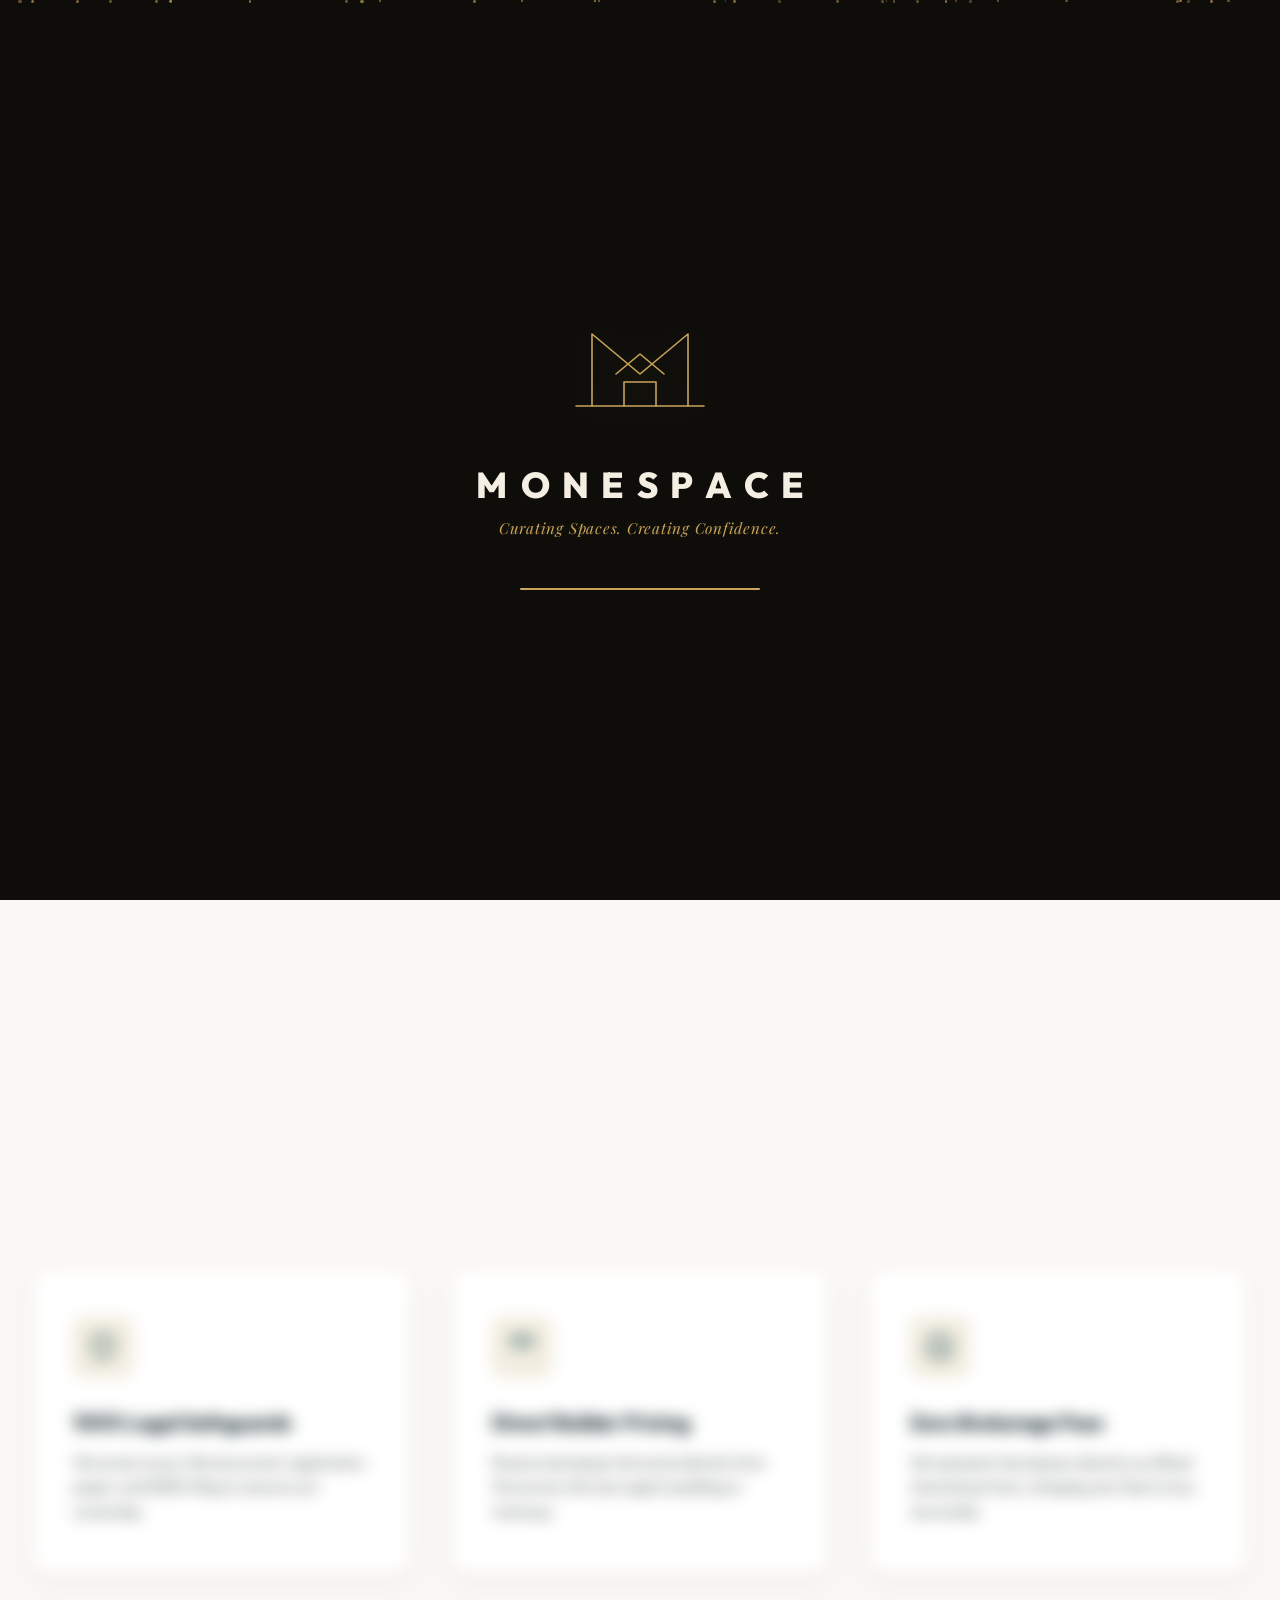
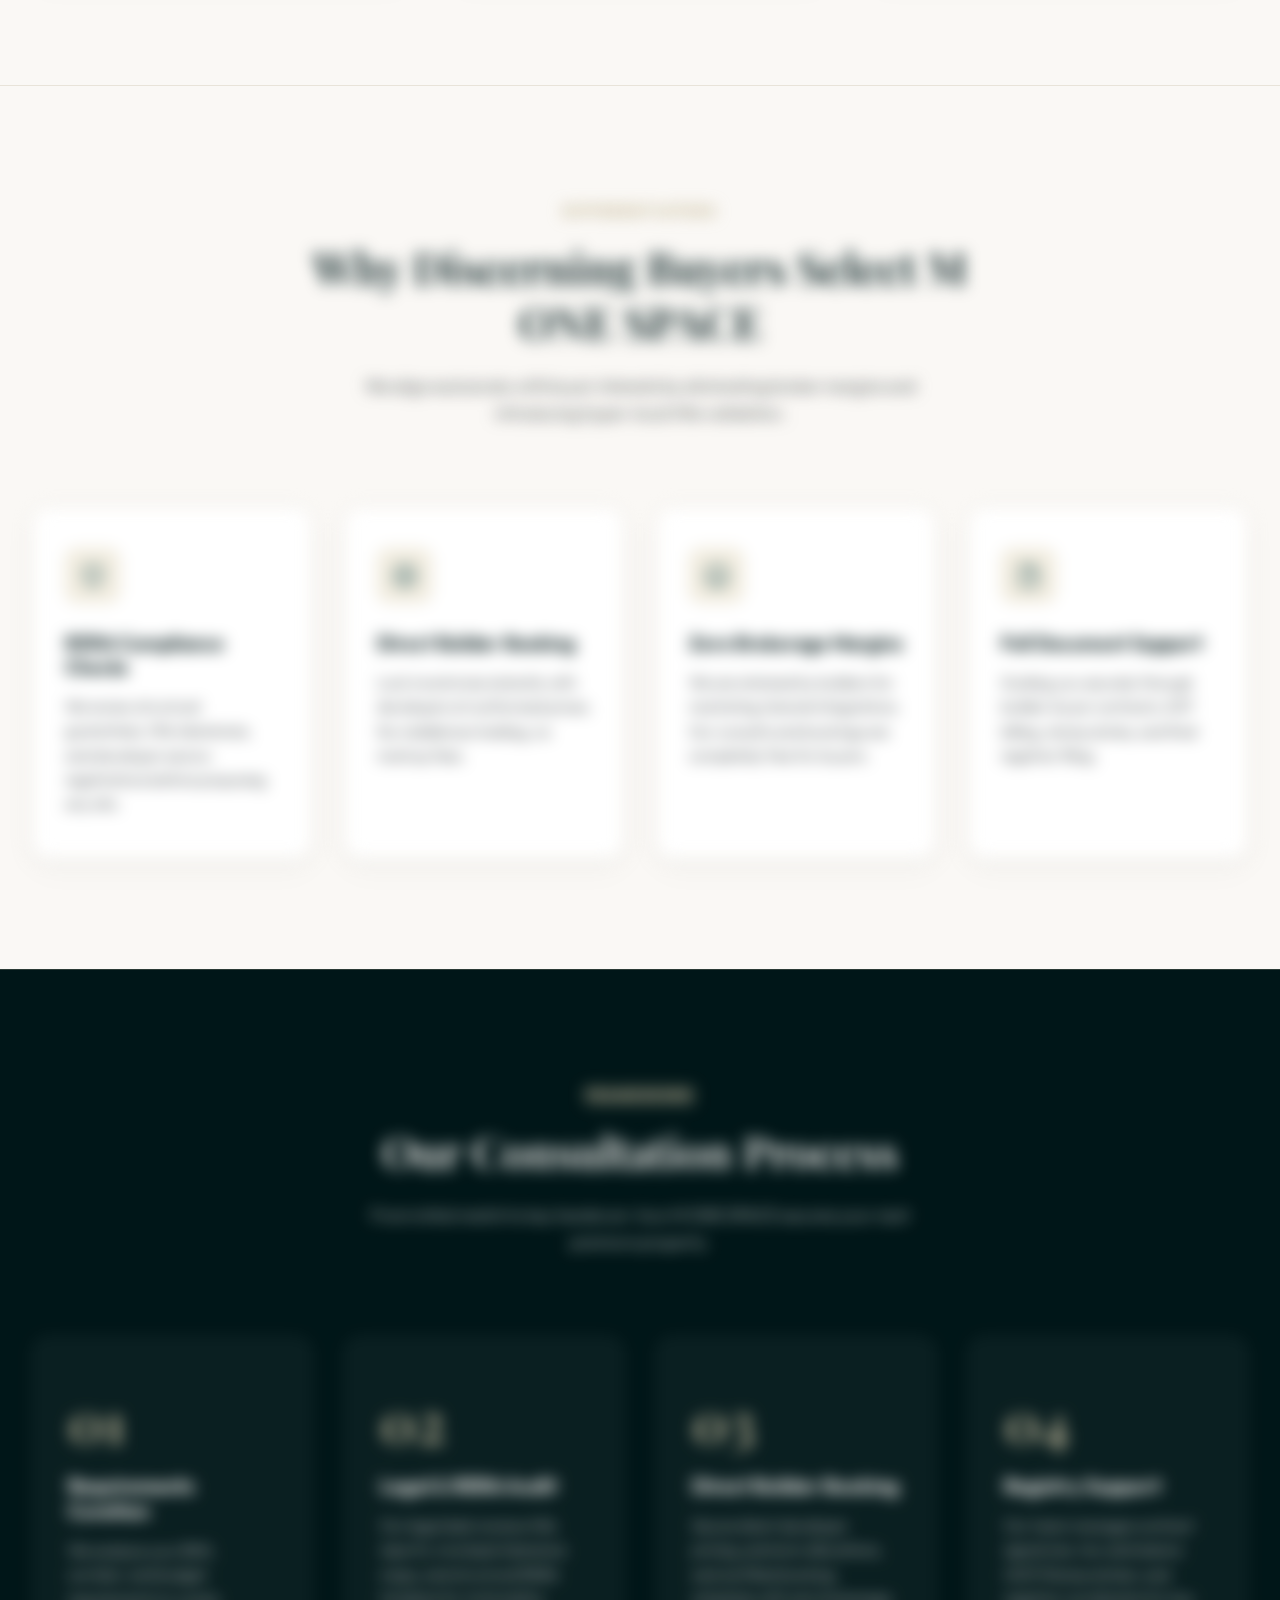
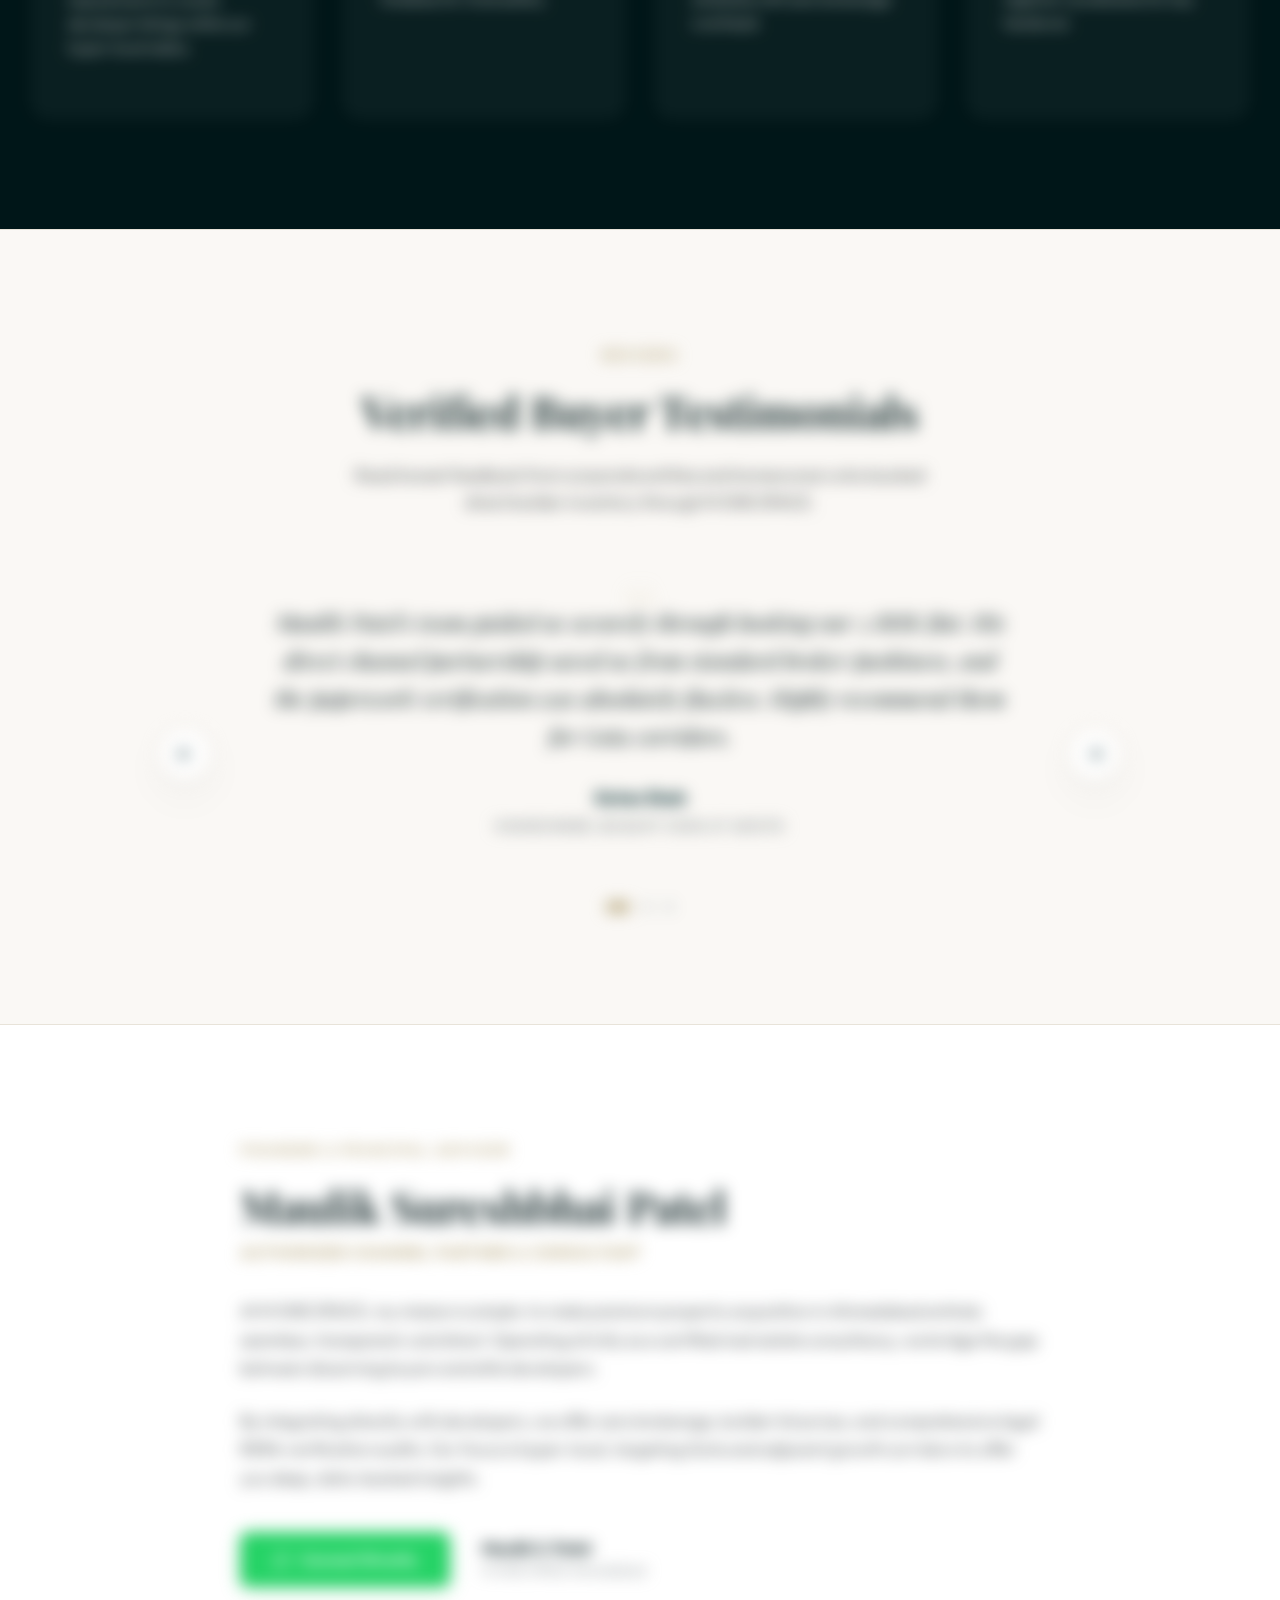
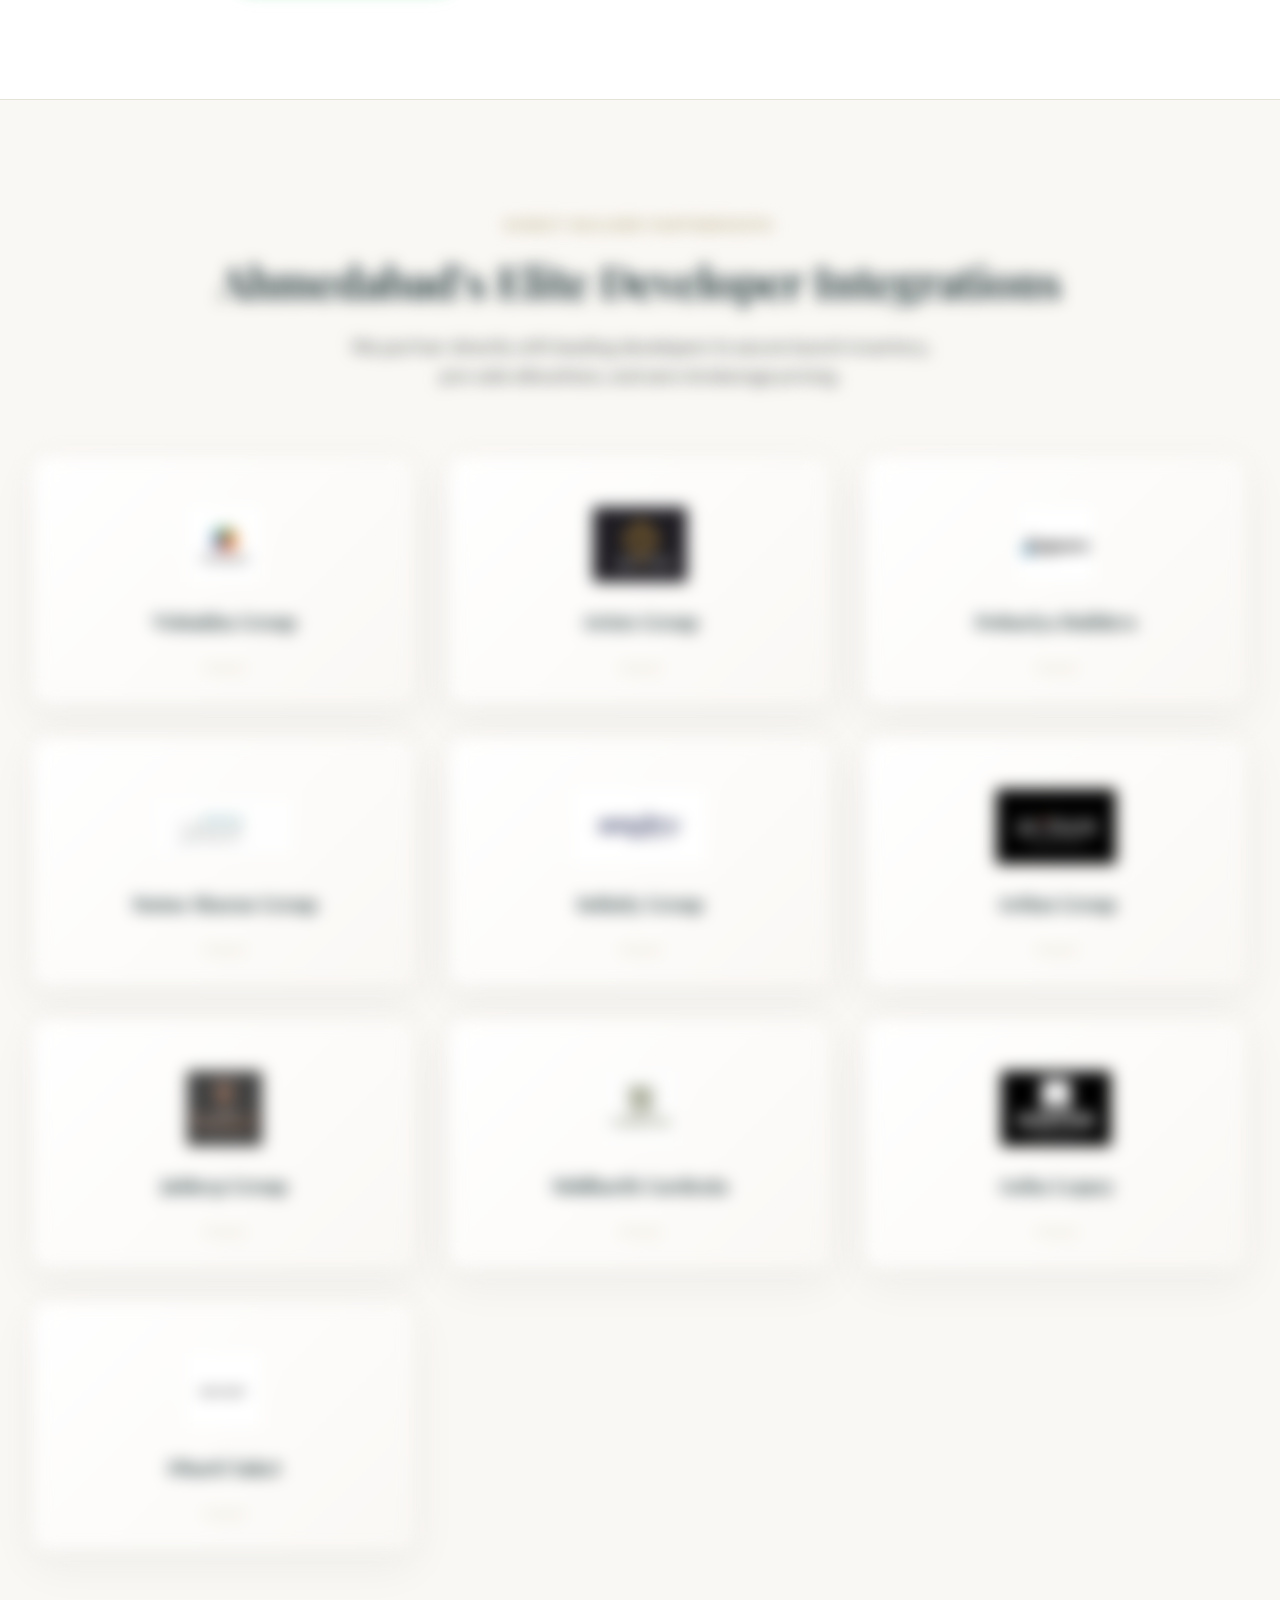
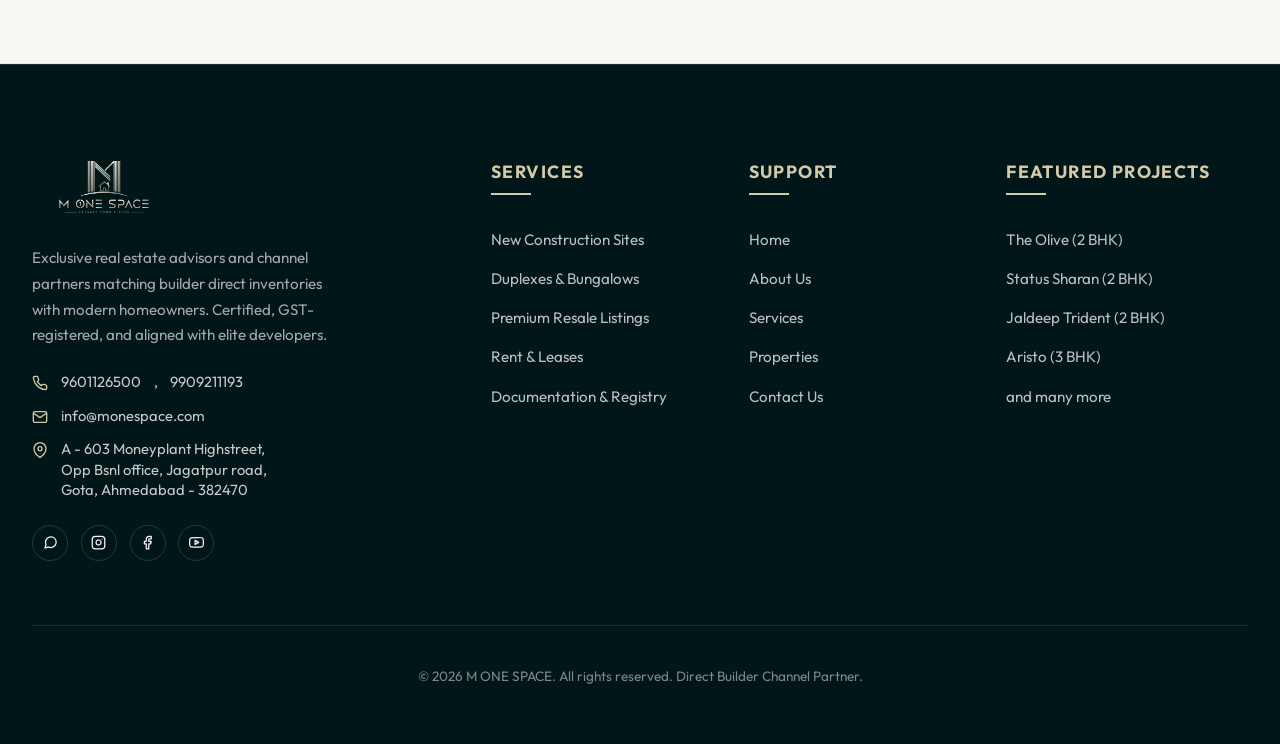
==== commit 92c2395d: "chnges" ====
--- a/about.html
+++ b/about.html
@@ -184,7 +184,7 @@
                         <!-- Tab 1: Our Story -->
                         <div class="tab-pane active" id="tab-story">
                             <p class="section-desc">
-                                Founded in June 2026 by **Maulik Sureshbhai Patel**, <strong class="color-gold">M ONE SPACE</strong> emerged to solve a critical issue in Ahmedabad's property market: standard brokerage friction. We envisioned a client-first agency structured entirely as an authorized corporate channel partner.
+                                Founded in June 2026 by **Mr.Maulik Sureshbhai Patel**, <strong class="bright-gold">M ONE SPACE</strong> emerged to solve a critical issue in Ahmedabad's property market: standard brokerage friction. We envisioned a client-first agency structured entirely as an authorized corporate channel partner.
                             </p>
                             <p class="section-desc">
                                 By combining expert documentation checks, hyper-local monitoring, and builder direct prices, we help families and companies secure premium assets with absolute peace of mind.
@@ -553,7 +553,7 @@
                     <div class="footer-contact-info">
                         <p class="contact-item">
                             <svg xmlns="http://www.w3.org/2000/svg" viewBox="0 0 24 24" fill="none" stroke="currentColor" stroke-width="2" class="footer-icon-svg"><path d="M22 16.92v3a2 2 0 0 1-2.18 2 19.79 19.79 0 0 1-8.63-3.07 19.5 19.5 0 0 1-6-6 19.79 19.79 0 0 1-3.07-8.67A2 2 0 0 1 4.11 2h3a2 2 0 0 1 2 1.72 12.84 12.84 0 0 0 .7 2.81 2 2 0 0 1-.45 2.11L8.09 9.91a16 16 0 0 0 6 6l1.27-1.27a2 2 0 0 1 2.11-.45 12.84 12.84 0 0 0 2.81.7A2 2 0 0 1 22 16.92z"/></svg>
-                            <a href="tel:9601126500">9601126500</a>, <a href="tel:9909211193">9909211193</a>
+                            <a href="tel:9601126500">9601126500</a>,<a href="tel:9909211193">9909211193</a>
                         </p>
                         <p class="contact-item">
                             <svg xmlns="http://www.w3.org/2000/svg" viewBox="0 0 24 24" fill="none" stroke="currentColor" stroke-width="2" class="footer-icon-svg"><path d="M4 4h16c1.1 0 2 .9 2 2v12c0 1.1-.9 2-2 2H4c-1.1 0-2-.9-2-2V6c0-1.1.9-2 2-2z"/><polyline points="22,6 12,13 2,6"/></svg>
@@ -561,7 +561,11 @@
                         </p>
                         <p class="contact-item">
                             <svg xmlns="http://www.w3.org/2000/svg" viewBox="0 0 24 24" fill="none" stroke="currentColor" stroke-width="2" class="footer-icon-svg"><path d="M21 10c0 7-9 13-9 13s-9-6-9-13a9 9 0 0 1 18 0z"/><circle cx="12" cy="10" r="3"/></svg>
-                            <span>A - 603 Moneyplant Highstreet, Opp Bsnl office, Jagatpur road, Gota, Ahmedabad - 382470</span>
+                            <span>
+                                A - 603 Moneyplant Highstreet,<br>
+                                Opp Bsnl office, Jagatpur road,<br>
+                                Gota, Ahmedabad - 382470
+                            </span>
                         </p>
                     </div>
                     <div class="footer-socials">
@@ -612,6 +616,7 @@
                         <li><a href="index.html#properties">Status Sharan (2 BHK)</a></li>
                         <li><a href="index.html#properties">Jaldeep Trident (2 BHK)</a></li>
                         <li><a href="index.html#properties">Aristo (3 BHK)</a></li>
+                        <li><a href="project.html">and many more</a></li>
                     </ul>
                 </div>
             </div>
--- a/style.css
+++ b/style.css
@@ -1152,11 +1152,7 @@
 }
 
 .builder-name {
-    font-size: 0.8rem;
-    font-weight: 700;
-    text-transform: uppercase;
-    letter-spacing: 0.08em;
-    color: var(--accent-gold-dark);
+    display: none !important;
 }
 
 .property-tag {
@@ -3951,11 +3947,7 @@
 }
 
 .builder-label {
-    font-size: 0.8rem;
-    font-weight: 600;
-    color: var(--accent-gold-dark);
-    text-transform: uppercase;
-    letter-spacing: 0.5px;
+    display: none !important;
 }
 
 .type-label {
@@ -4080,3 +4072,8 @@
         padding: 2rem 1.05rem !important;
     }
 }
+
+.bright-gold {
+    color: #e5a93c !important;
+    font-weight: 800;
+}
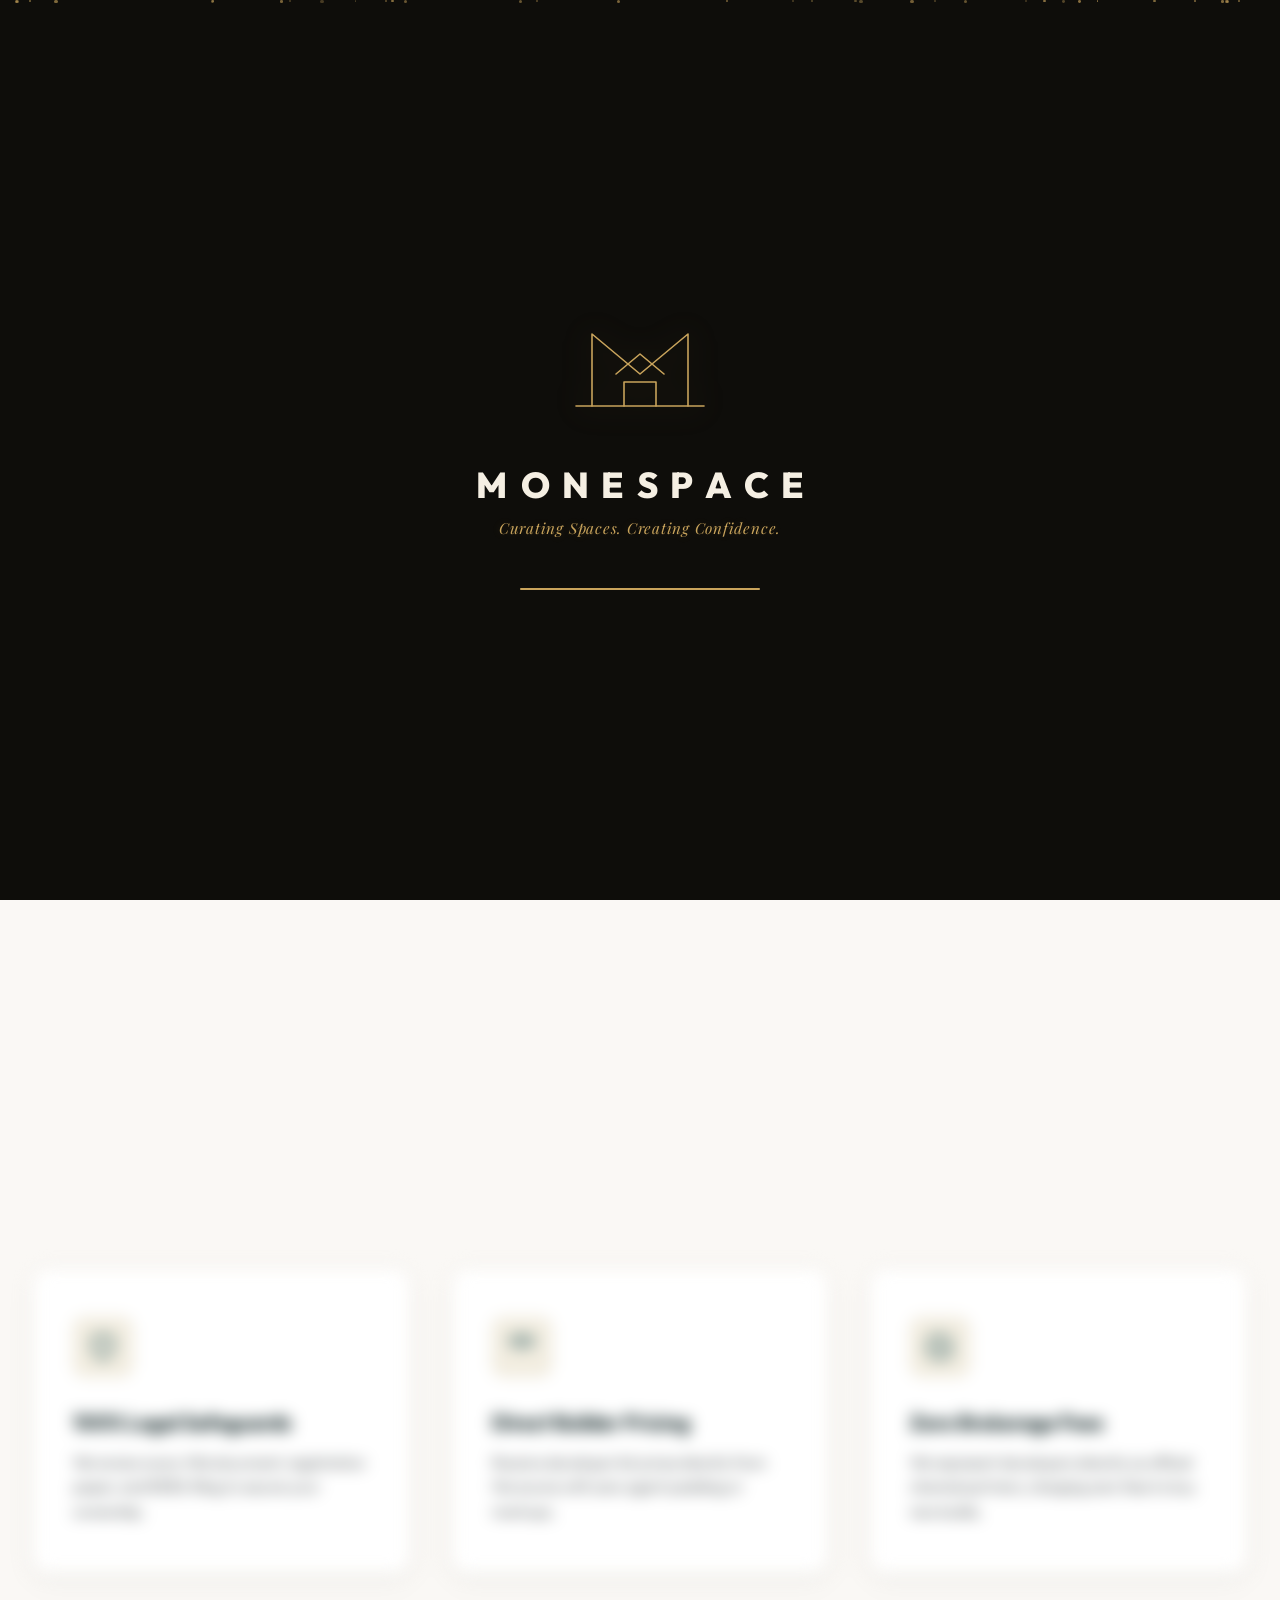
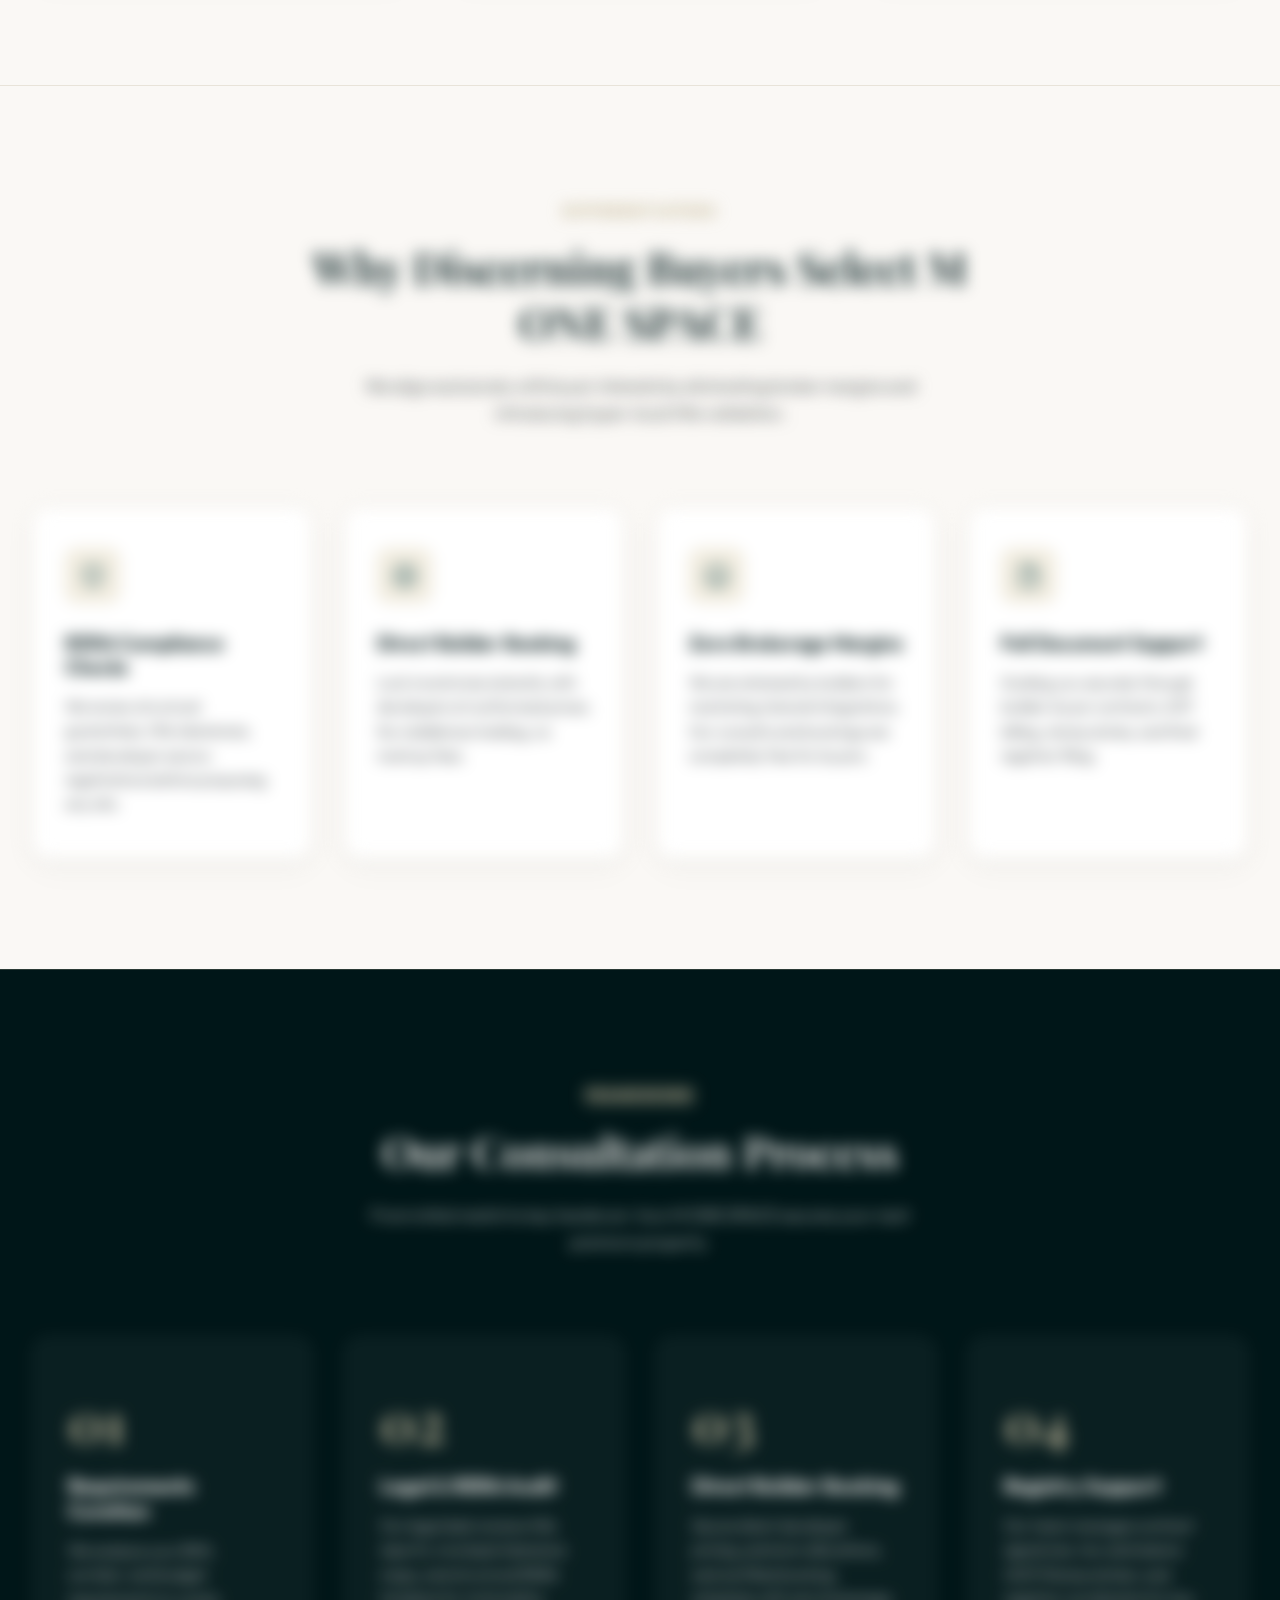
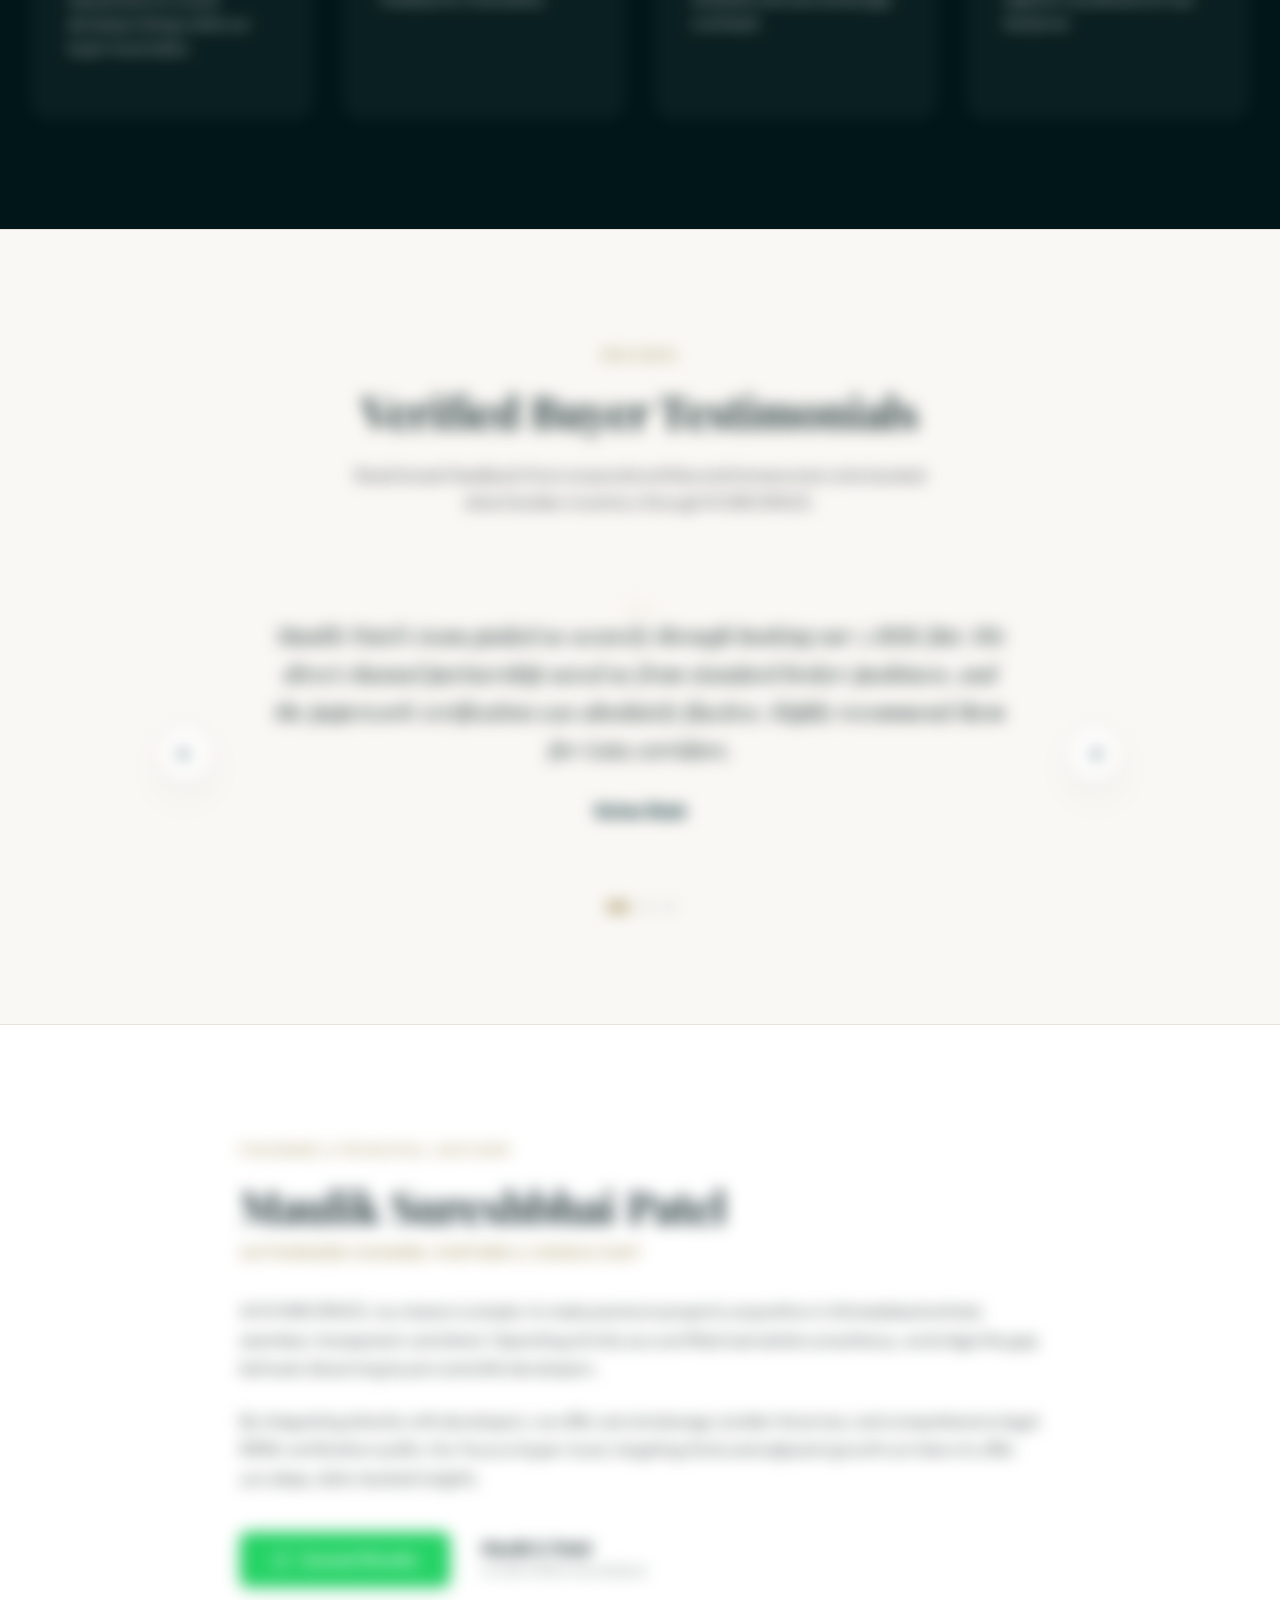
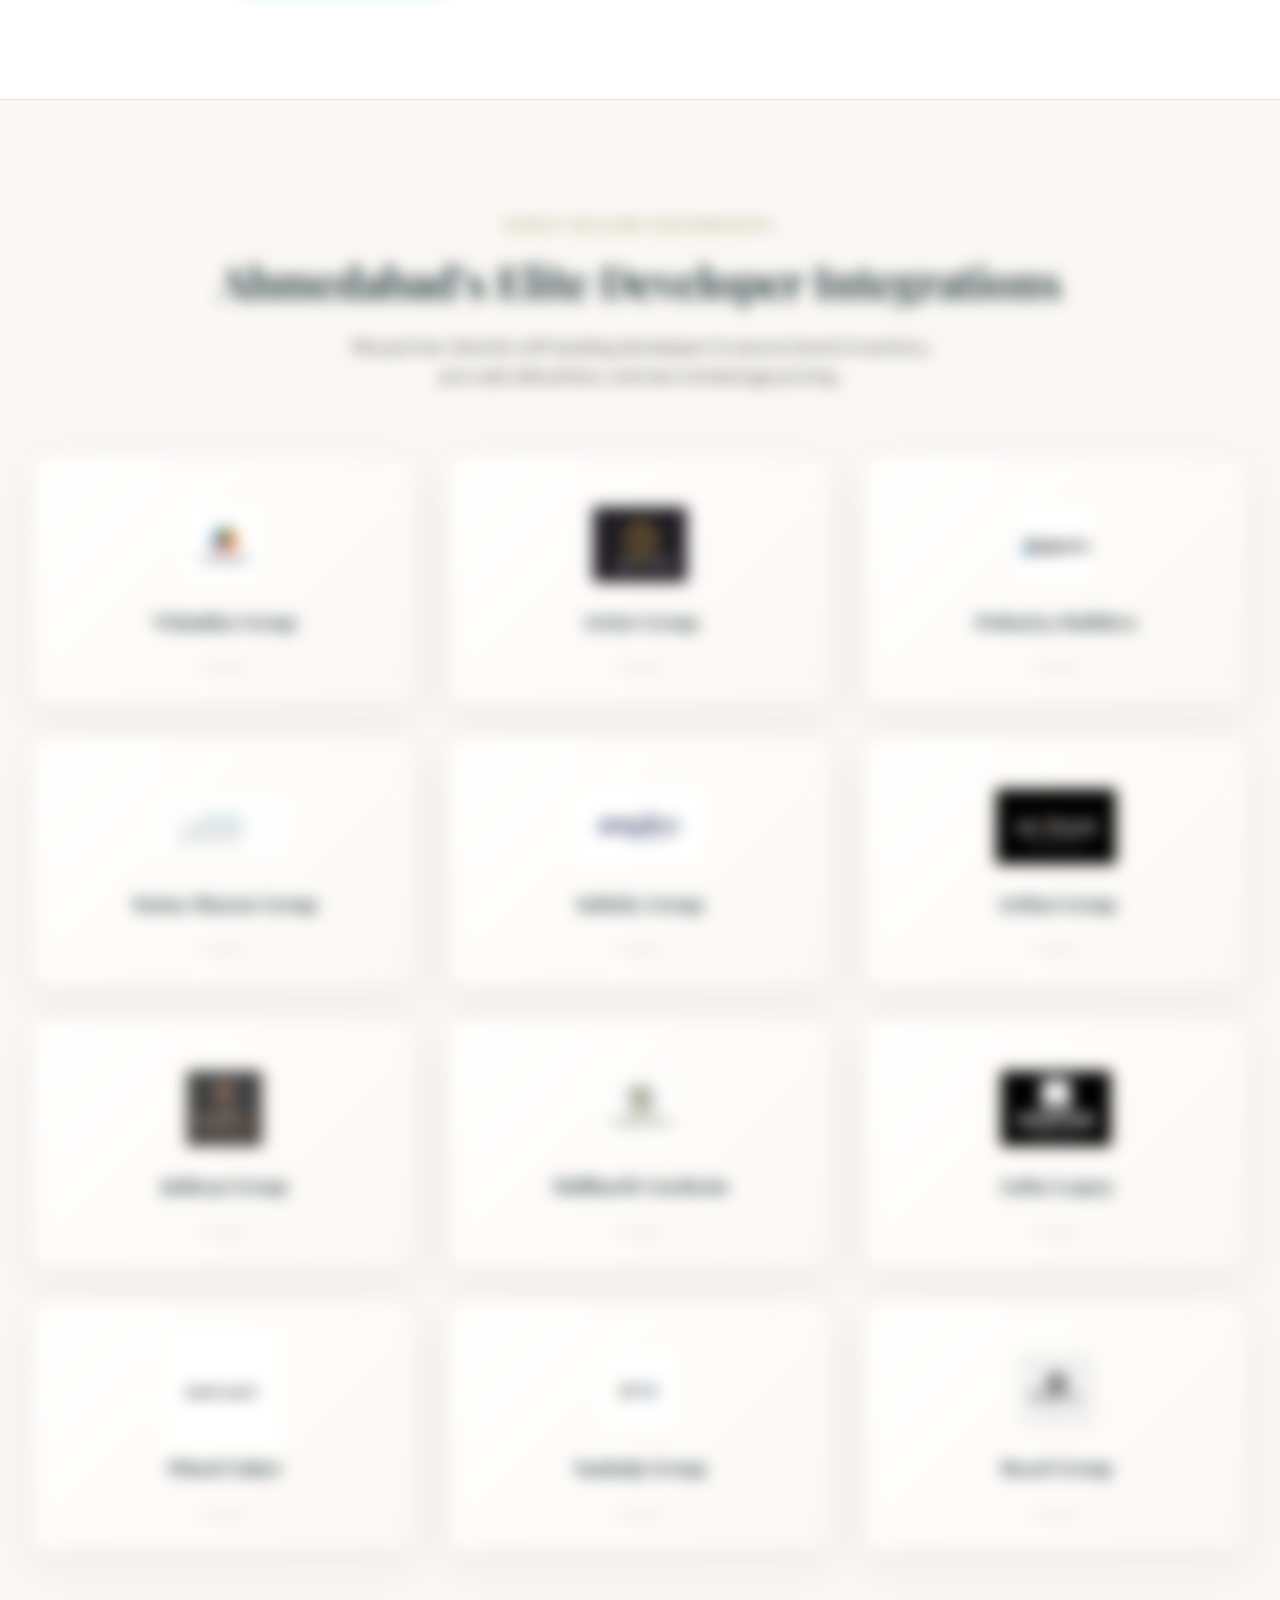
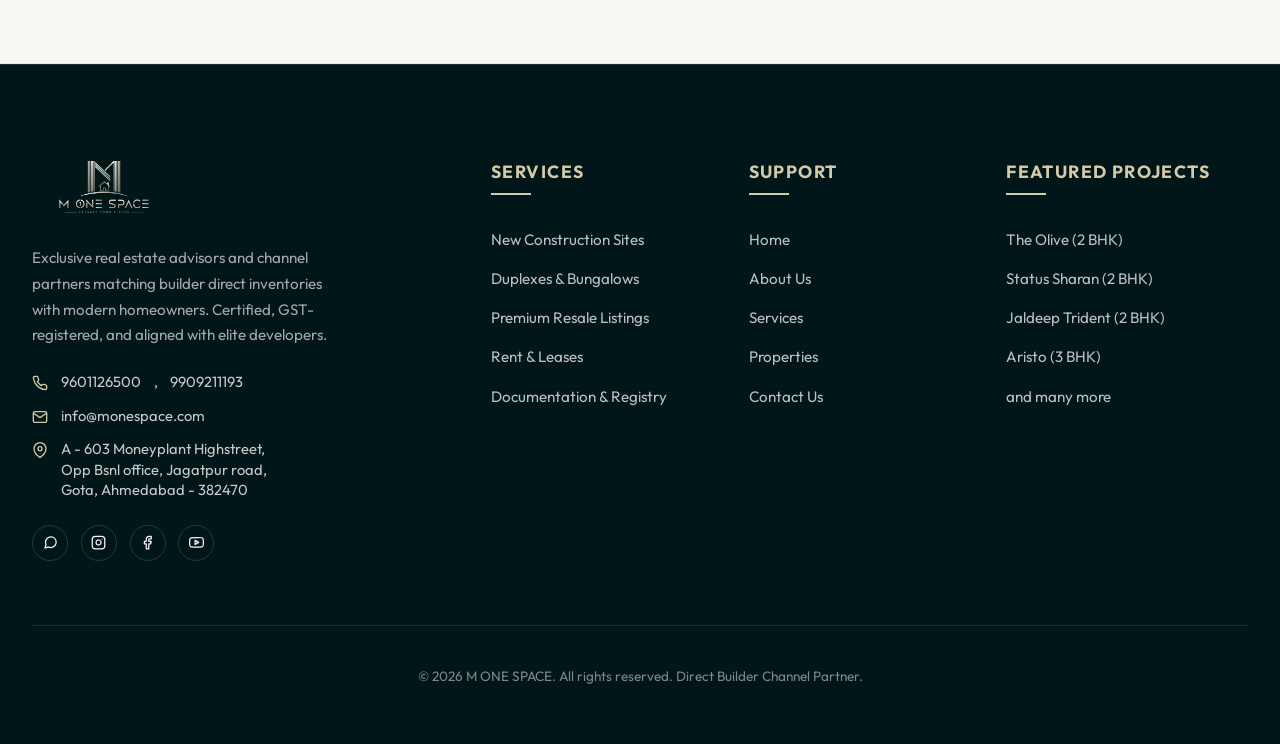
==== commit 820e51e6: "chnge" ====
--- a/about.html
+++ b/about.html
@@ -353,7 +353,6 @@
                         </div>
                         <div class="testimonial-client-meta">
                             <h4 class="client-name">Ketan Shah</h4>
-                            <span class="client-sub">Homeowner, Bought 3 BHK at Aristo</span>
                         </div>
                     </div>
 
@@ -529,9 +528,27 @@
                 <!-- Builder 10 -->
                 <div class="partner-card reveal" style="animation-delay: 0.9s;">
                     <div class="partner-logo-container">
-                        <img src="images/dharti saket.png" alt="Dharti Saket" class="partner-card-logo">
+                        <img src="images/dharti saket.png" alt="Dharti Saket" class="partner-card-logo" style="transform: scale(1.6); transform-origin: center;">
                     </div>
                     <h3 class="partner-card-title">Dharti Saket</h3>
+                    <div class="partner-card-line"></div>
+                </div>
+
+                <!-- Builder 11 -->
+                <div class="partner-card reveal" style="animation-delay: 1.0s;">
+                    <div class="partner-logo-container">
+                        <img src="images/sankalp.png" alt="Sankalp Group" class="partner-card-logo">
+                    </div>
+                    <h3 class="partner-card-title">Sankalp Group</h3>
+                    <div class="partner-card-line"></div>
+                </div>
+
+                <!-- Builder 12 -->
+                <div class="partner-card reveal" style="animation-delay: 1.1s;">
+                    <div class="partner-logo-container">
+                        <img src="images/royal.png" alt="Royal Group" class="partner-card-logo">
+                    </div>
+                    <h3 class="partner-card-title">Royal Group</h3>
                     <div class="partner-card-line"></div>
                 </div>
             </div>
--- a/style.css
+++ b/style.css
@@ -1745,6 +1745,8 @@
 .partnerships-cards-grid .partner-card:nth-child(8) { transition-delay: 0.7s; }
 .partnerships-cards-grid .partner-card:nth-child(9) { transition-delay: 0.8s; }
 .partnerships-cards-grid .partner-card:nth-child(10) { transition-delay: 0.9s; }
+.partnerships-cards-grid .partner-card:nth-child(11) { transition-delay: 1.0s; }
+.partnerships-cards-grid .partner-card:nth-child(12) { transition-delay: 1.1s; }
 
 /* Golden hover sweep keyframe */
 @keyframes goldSweep {
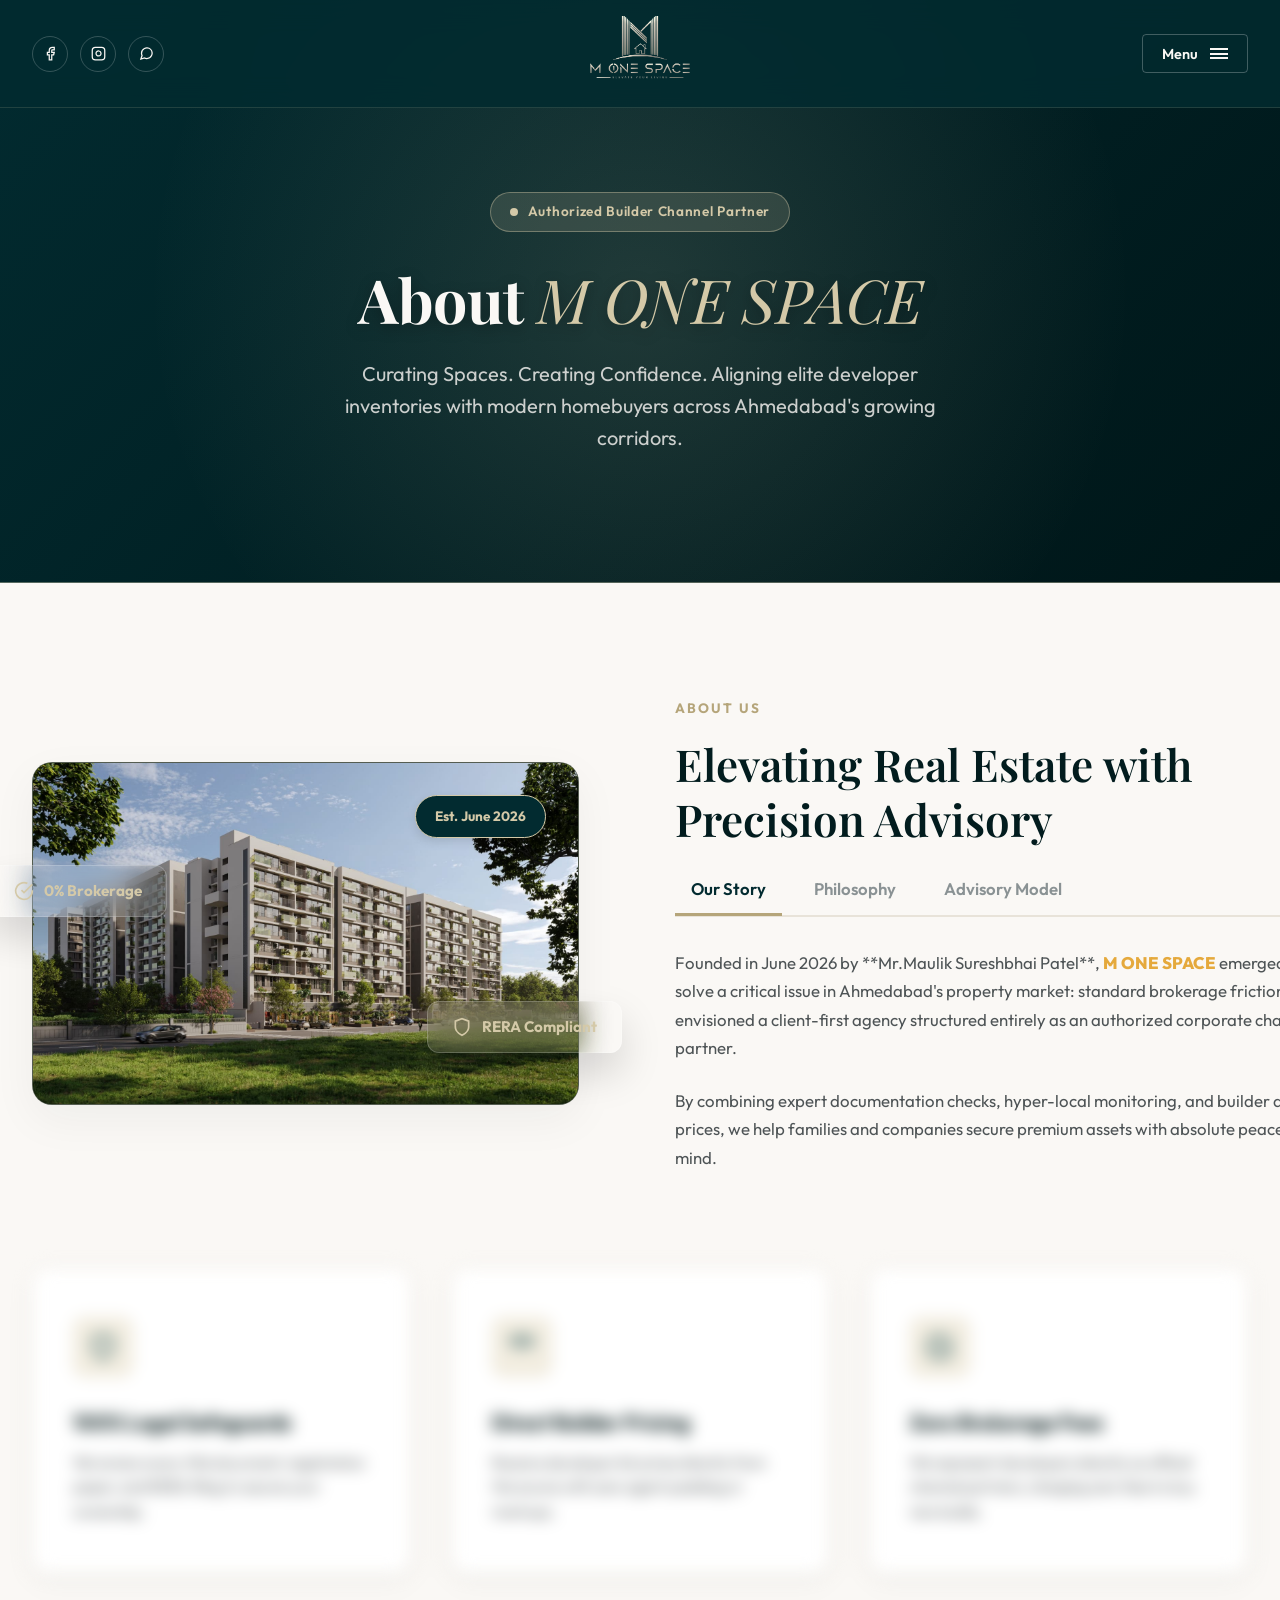
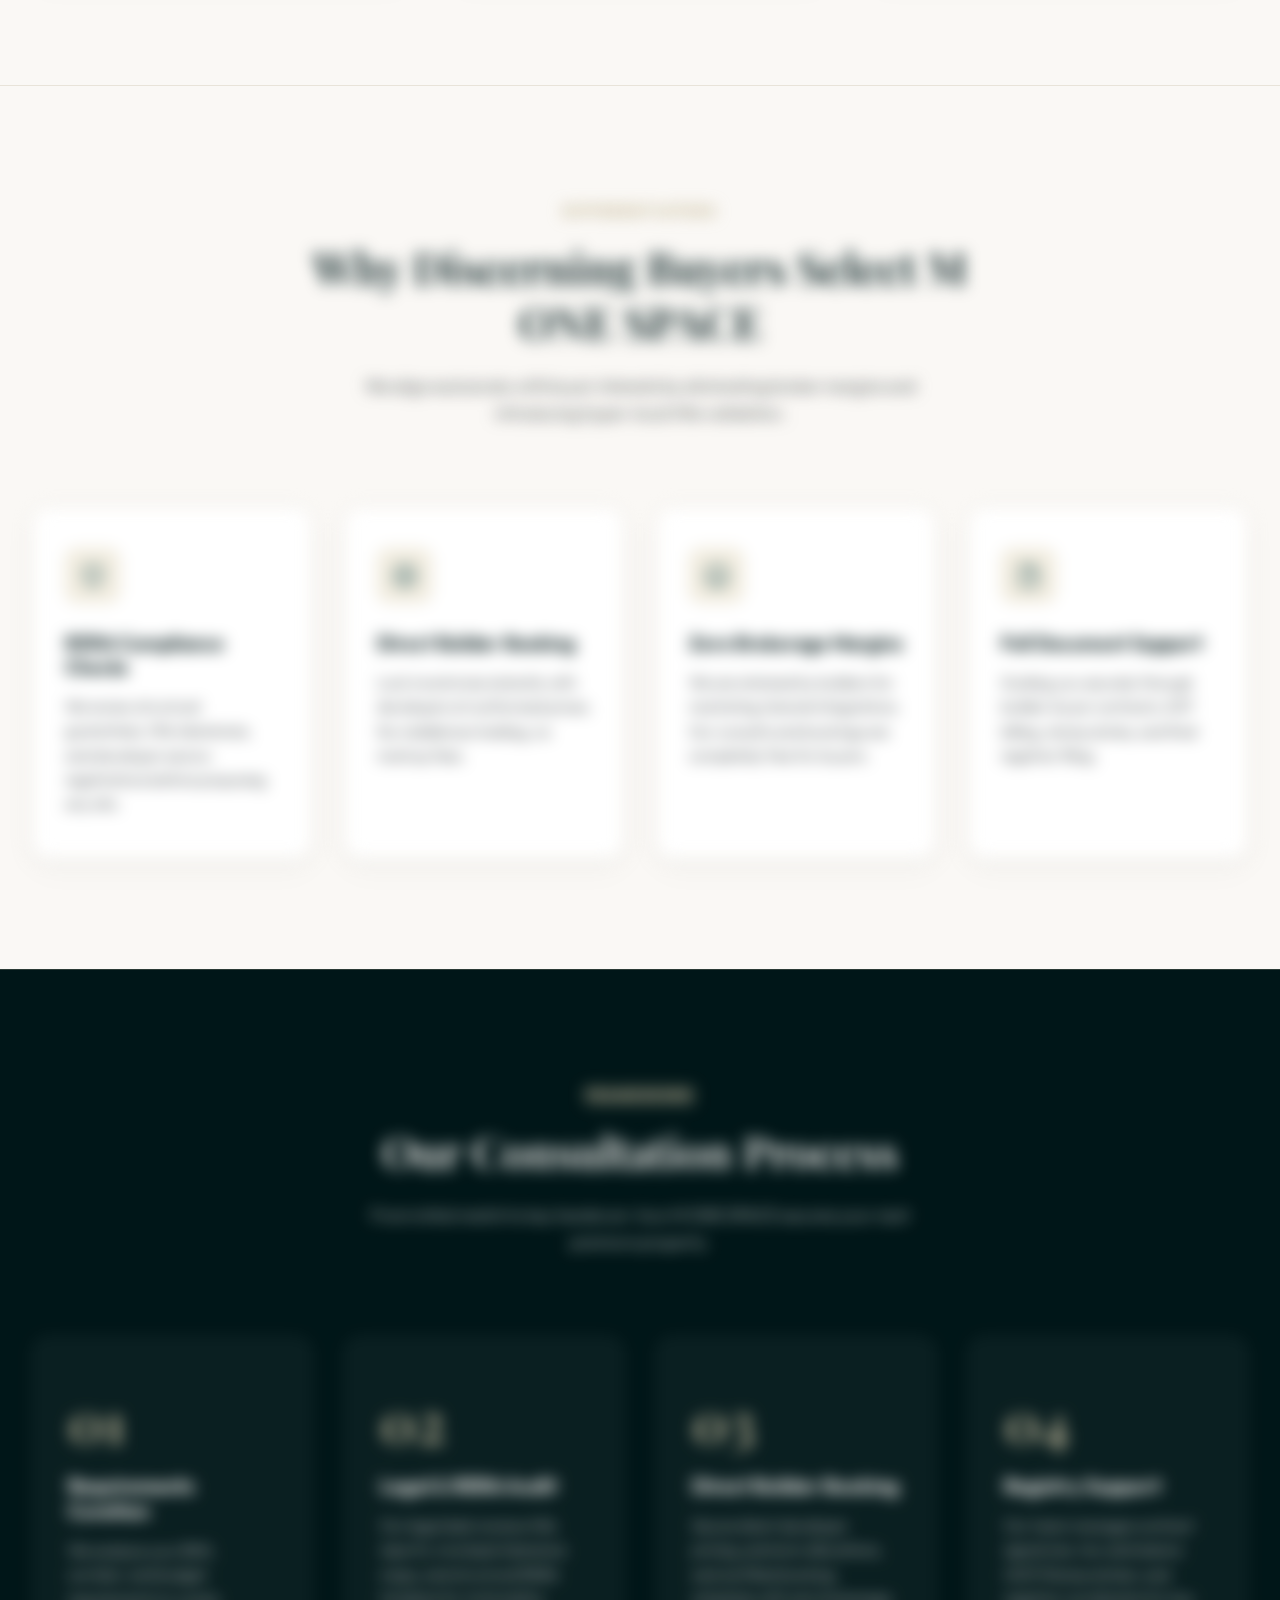
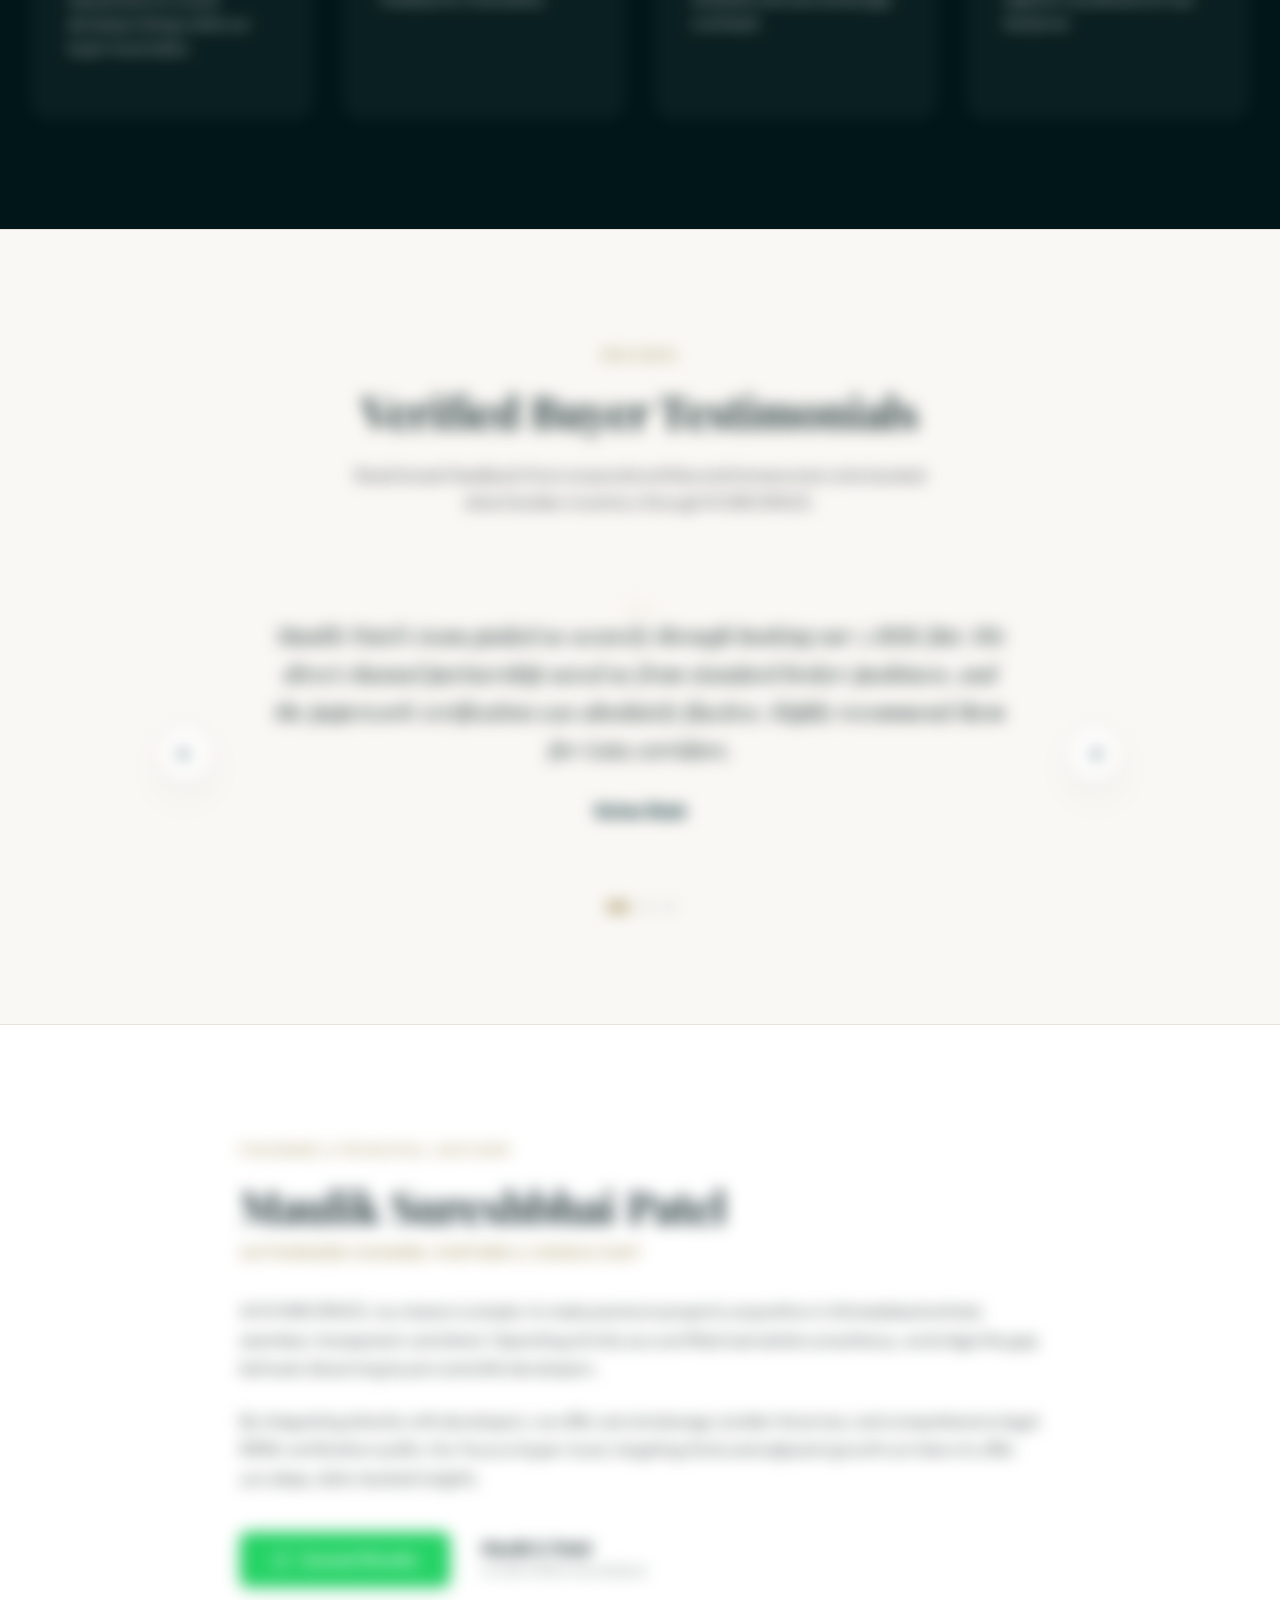
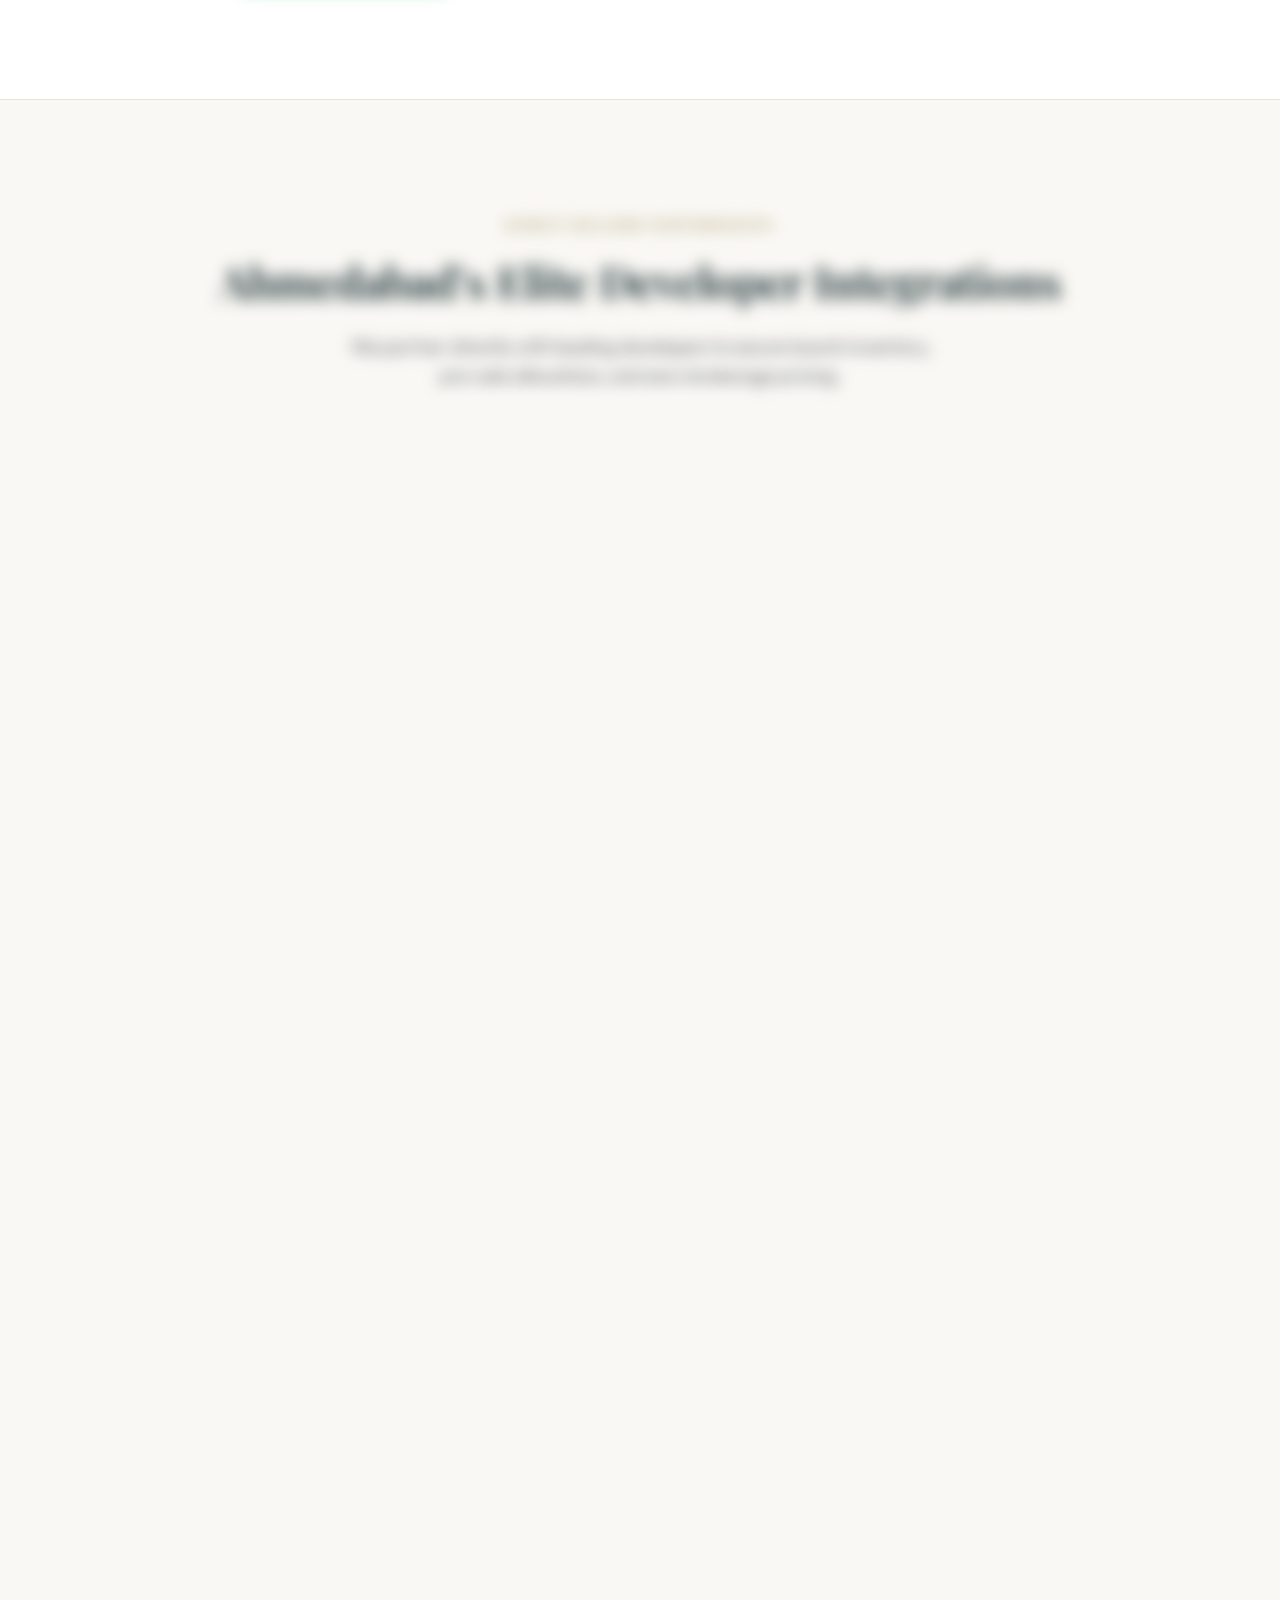
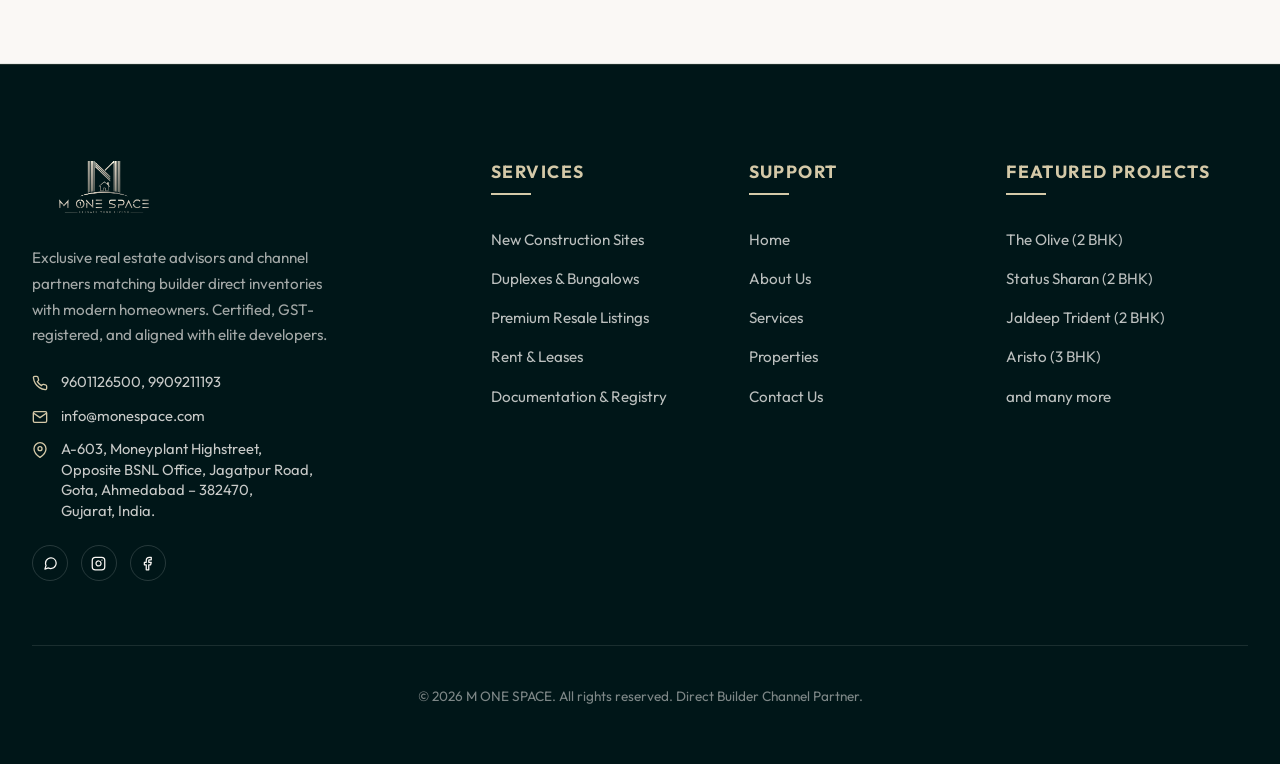
==== commit 0912ac7c: "asdfgh" ====
--- a/about.html
+++ b/about.html
@@ -58,14 +58,11 @@
         <div class="header-container">
             <!-- Left Side: Social Media Icons -->
             <div class="header-socials">
-                <a href="#" class="social-icon" aria-label="Facebook" id="header-social-fb">
+                <a href="https://www.facebook.com/people/Maulik-Patel/61591907009971/?rdid=kY4GVmCKPsjo9qPw&share_url=https%3A%2F%2Fwww.facebook.com%2Fshare%2F1F6bomGNpA%2F" class="social-icon" aria-label="Facebook" id="header-social-fb" target="_blank">
                     <svg xmlns="http://www.w3.org/2000/svg" viewBox="0 0 24 24" fill="none" stroke="currentColor" stroke-width="2" class="icon-svg"><path d="M18 2h-3a5 5 0 0 0-5 5v3H7v4h3v8h4v-8h3l1-4h-4V7a1 1 0 0 1 1-1h3z"/></svg>
                 </a>
-                <a href="#" class="social-icon" aria-label="Instagram" id="header-social-ig">
+                <a href="https://www.instagram.com/m_one_space?utm_source=qr&igsh=MWlscW04eHI4OXlncg%3D%3D" class="social-icon" aria-label="Instagram" id="header-social-ig" target="_blank">
                     <svg xmlns="http://www.w3.org/2000/svg" viewBox="0 0 24 24" fill="none" stroke="currentColor" stroke-width="2" class="icon-svg"><rect x="2" y="2" width="20" height="20" rx="5" ry="5"/><path d="M16 11.37A4 4 0 1 1 12.63 8 4 4 0 0 1 16 11.37z"/><line x1="17.5" y1="6.5" x2="17.51" y2="6.5"/></svg>
-                </a>
-                <a href="#" class="social-icon" aria-label="YouTube" id="header-social-yt">
-                    <svg xmlns="http://www.w3.org/2000/svg" viewBox="0 0 24 24" fill="none" stroke="currentColor" stroke-width="2" class="icon-svg"><path d="M22.54 6.42a2.78 2.78 0 0 0-1.94-2C18.88 4 12 4 12 4s-6.88 0-8.6.46a2.78 2.78 0 0 0-1.94 2A29 29 0 0 0 1 11.75a29 29 0 0 0 .46 5.33A2.78 2.78 0 0 0 3.4 19c1.72.46 8.6.46 8.6.46s6.88 0 8.6-.46a2.78 2.78 0 0 0 1.94-2 29 29 0 0 0 .46-5.25 29 29 0 0 0-.46-5.33z"/><polygon points="9.75 15.02 15.5 11.75 9.75 8.48 9.75 15.02"/></svg>
                 </a>
                 <a href="https://wa.me/919601126500" class="social-icon" aria-label="WhatsApp" id="header-social-wa" target="_blank">
                     <svg xmlns="http://www.w3.org/2000/svg" viewBox="0 0 24 24" fill="none" stroke="currentColor" stroke-width="2" class="icon-svg"><path d="M21 11.5a8.38 8.38 0 0 1-.9 3.8 8.5 8.5 0 0 1-7.6 4.7 8.38 8.38 0 0 1-3.8-.9L3 21l1.9-5.7a8.38 8.38 0 0 1-.9-3.8 8.5 8.5 0 0 1 4.7-7.6 8.38 8.38 0 0 1 3.8-.9h.5a8.48 8.48 0 0 1 8 8v.5z"/></svg>
@@ -121,10 +118,9 @@
                     </a>
                 </div>
                 <div class="overlay-socials">
-                    <a href="#" class="social-icon" aria-label="Facebook"><svg xmlns="http://www.w3.org/2000/svg" viewBox="0 0 24 24" fill="none" stroke="currentColor" stroke-width="2" stroke-linecap="round" stroke-linejoin="round" class="icon-svg"><path d="M18 2h-3a5 5 0 0 0-5 5v3H7v4h3v8h4v-8h3l1-4h-4V7a1 1 0 0 1 1-1h3z"/></svg></a>
-                    <a href="#" class="social-icon" aria-label="Instagram"><svg xmlns="http://www.w3.org/2000/svg" viewBox="0 0 24 24" fill="none" stroke="currentColor" stroke-width="2" stroke-linecap="round" stroke-linejoin="round" class="icon-svg"><rect x="2" y="2" width="20" height="20" rx="5" ry="5"/><path d="M16 11.37A4 4 0 1 1 12.63 8 4 4 0 0 1 16 11.37z"/><line x1="17.5" y1="6.5" x2="17.51" y2="6.5"/></svg></a>
-                    <a href="#" class="social-icon" aria-label="YouTube"><svg xmlns="http://www.w3.org/2000/svg" viewBox="0 0 24 24" fill="none" stroke="currentColor" stroke-width="2" stroke-linecap="round" stroke-linejoin="round" class="icon-svg"><path d="M22.54 6.42a2.78 2.78 0 0 0-1.94-2C18.88 4 12 4 12 4s-6.88 0-8.6.46a2.78 2.78 0 0 0-1.94 2A29 29 0 0 0 1 11.75a29 29 0 0 0 .46 5.33A2.78 2.78 0 0 0 3.4 19c1.72.46 8.6.46 8.6.46s6.88 0 8.6-.46a2.78 2.78 0 0 0 1.94-2 29 29 0 0 0 .46-5.25 29 29 0 0 0-.46-5.33z"/><polygon points="9.75 15.02 15.5 11.75 9.75 8.48 9.75 15.02"/></svg></a>
-                    <a href="https://wa.me/919601126500" class="social-icon" aria-label="WhatsApp" target="_blank"><svg xmlns="http://www.w3.org/2000/svg" viewBox="0 0 24 24" fill="none" stroke="currentColor" stroke-width="2" stroke-linecap="round" stroke-linejoin="round" class="icon-svg"><path d="M21 11.5a8.38 8.38 0 0 1-.9 3.8 8.5 8.5 0 0 1-7.6 4.7 8.38 8.38 0 0 1-3.8-.9L3 21l1.9-5.7a8.38 8.38 0 0 1-.9-3.8 8.5 8.5 0 0 1 4.7-7.6 8.38 8.38 0 0 1 3.8-.9h.5a8.48 8.48 0 0 1 8 8v.5z"/></svg></a>
+                    <a href="https://www.facebook.com/people/Maulik-Patel/61591907009971/?rdid=kY4GVmCKPsjo9qPw&share_url=https%3A%2F%2Fwww.facebook.com%2Fshare%2F1F6bomGNpA%2F" class="social-icon" aria-label="Facebook" target="_blank"><svg xmlns="http://www.w3.org/2000/svg" viewBox="0 0 24 24" fill="none" stroke="currentColor" stroke-width="2" stroke-linecap="round" stroke-linejoin="round" class="icon-svg"><path d="M18 2h-3a5 5 0 0 0-5 5v3H7v4h3v8h4v-8h3l1-4h-4V7a1 1 0 0 1 1-1h3z"/></svg></a>
+                    <a href="https://www.instagram.com/m_one_space?utm_source=qr&igsh=MWlscW04eHI4OXlncg%3D%3D" class="social-icon" aria-label="Instagram" target="_blank"><svg xmlns="http://www.w3.org/2000/svg" viewBox="0 0 24 24" fill="none" stroke="currentColor" stroke-width="2" class="icon-svg"><rect x="2" y="2" width="20" height="20" rx="5" ry="5"/><path d="M16 11.37A4 4 0 1 1 12.63 8 4 4 0 0 1 16 11.37z"/><line x1="17.5" y1="6.5" x2="17.51" y2="6.5"/></svg></a>
+                    <a href="https://wa.me/919601126500" class="social-icon" aria-label="WhatsApp" target="_blank"><svg xmlns="http://www.w3.org/2000/svg" viewBox="0 0 24 24" fill="none" stroke="currentColor" stroke-width="2" class="icon-svg"><path d="M21 11.5a8.38 8.38 0 0 1-.9 3.8 8.5 8.5 0 0 1-7.6 4.7 8.38 8.38 0 0 1-3.8-.9L3 21l1.9-5.7a8.38 8.38 0 0 1-.9-3.8 8.5 8.5 0 0 1 4.7-7.6 8.38 8.38 0 0 1 3.8-.9h.5a8.48 8.48 0 0 1 8 8v.5z"/></svg></a>
                 </div>
             </div>
         </div>
@@ -570,7 +566,7 @@
                     <div class="footer-contact-info">
                         <p class="contact-item">
                             <svg xmlns="http://www.w3.org/2000/svg" viewBox="0 0 24 24" fill="none" stroke="currentColor" stroke-width="2" class="footer-icon-svg"><path d="M22 16.92v3a2 2 0 0 1-2.18 2 19.79 19.79 0 0 1-8.63-3.07 19.5 19.5 0 0 1-6-6 19.79 19.79 0 0 1-3.07-8.67A2 2 0 0 1 4.11 2h3a2 2 0 0 1 2 1.72 12.84 12.84 0 0 0 .7 2.81 2 2 0 0 1-.45 2.11L8.09 9.91a16 16 0 0 0 6 6l1.27-1.27a2 2 0 0 1 2.11-.45 12.84 12.84 0 0 0 2.81.7A2 2 0 0 1 22 16.92z"/></svg>
-                            <a href="tel:9601126500">9601126500</a>,<a href="tel:9909211193">9909211193</a>
+                            <span><a href="tel:9601126500">9601126500</a>, <a href="tel:9909211193">9909211193</a></span>
                         </p>
                         <p class="contact-item">
                             <svg xmlns="http://www.w3.org/2000/svg" viewBox="0 0 24 24" fill="none" stroke="currentColor" stroke-width="2" class="footer-icon-svg"><path d="M4 4h16c1.1 0 2 .9 2 2v12c0 1.1-.9 2-2 2H4c-1.1 0-2-.9-2-2V6c0-1.1.9-2 2-2z"/><polyline points="22,6 12,13 2,6"/></svg>
@@ -578,25 +574,23 @@
                         </p>
                         <p class="contact-item">
                             <svg xmlns="http://www.w3.org/2000/svg" viewBox="0 0 24 24" fill="none" stroke="currentColor" stroke-width="2" class="footer-icon-svg"><path d="M21 10c0 7-9 13-9 13s-9-6-9-13a9 9 0 0 1 18 0z"/><circle cx="12" cy="10" r="3"/></svg>
-                            <span>
-                                A - 603 Moneyplant Highstreet,<br>
-                                Opp Bsnl office, Jagatpur road,<br>
-                                Gota, Ahmedabad - 382470
-                            </span>
+                            <a href="https://maps.google.com/?q=Moneyplant+Highstreet,+Opposite+BSNL+Office,+Jagatpur+Road,+Gota,+Ahmedabad+-+382470,+Gujarat,+India" target="_blank" class="address-map-link">
+                                A-603, Moneyplant Highstreet,<br>
+                                Opposite BSNL Office, Jagatpur Road,<br>
+                                Gota, Ahmedabad – 382470,<br>
+                                Gujarat, India.
+                            </a>
                         </p>
                     </div>
                     <div class="footer-socials">
                         <a href="https://wa.me/919601126500" class="social-icon" aria-label="WhatsApp" target="_blank">
                             <svg xmlns="http://www.w3.org/2000/svg" viewBox="0 0 24 24" fill="none" stroke="currentColor" stroke-width="2" stroke-linecap="round" stroke-linejoin="round" class="icon-svg"><path d="M21 11.5a8.38 8.38 0 0 1-.9 3.8 8.5 8.5 0 0 1-7.6 4.7 8.38 8.38 0 0 1-3.8-.9L3 21l1.9-5.7a8.38 8.38 0 0 1-.9-3.8 8.5 8.5 0 0 1 4.7-7.6 8.38 8.38 0 0 1 3.8-.9h.5a8.48 8.48 0 0 1 8 8v.5z"/></svg>
                         </a>
-                        <a href="#" class="social-icon" aria-label="Instagram">
+                        <a href="https://www.instagram.com/m_one_space?utm_source=qr&igsh=MWlscW04eHI4OXlncg%3D%3D" class="social-icon" aria-label="Instagram" target="_blank">
                             <svg xmlns="http://www.w3.org/2000/svg" viewBox="0 0 24 24" fill="none" stroke="currentColor" stroke-width="2" stroke-linecap="round" stroke-linejoin="round" class="icon-svg"><rect x="2" y="2" width="20" height="20" rx="5" ry="5"/><path d="M16 11.37A4 4 0 1 1 12.63 8 4 4 0 0 1 16 11.37z"/><line x1="17.5" y1="6.5" x2="17.51" y2="6.5"/></svg>
                         </a>
-                        <a href="#" class="social-icon" aria-label="Facebook">
+                        <a href="https://www.facebook.com/people/Maulik-Patel/61591907009971/?rdid=kY4GVmCKPsjo9qPw&share_url=https%3A%2F%2Fwww.facebook.com%2Fshare%2F1F6bomGNpA%2F" class="social-icon" aria-label="Facebook" target="_blank">
                             <svg xmlns="http://www.w3.org/2000/svg" viewBox="0 0 24 24" fill="none" stroke="currentColor" stroke-width="2" stroke-linecap="round" stroke-linejoin="round" class="icon-svg"><path d="M18 2h-3a5 5 0 0 0-5 5v3H7v4h3v8h4v-8h3l1-4h-4V7a1 1 0 0 1 1-1h3z"/></svg>
-                        </a>
-                        <a href="#" class="social-icon" aria-label="YouTube">
-                            <svg xmlns="http://www.w3.org/2000/svg" viewBox="0 0 24 24" fill="none" stroke="currentColor" stroke-width="2" stroke-linecap="round" stroke-linejoin="round" class="icon-svg"><path d="M22.54 6.42a2.78 2.78 0 0 0-1.94-2C18.88 4 12 4 12 4s-6.88 0-8.6.46a2.78 2.78 0 0 0-1.94 2A29 29 0 0 0 1 11.75a29 29 0 0 0 .46 5.33A2.78 2.78 0 0 0 3.4 19c1.72.46 8.6.46 8.6.46s6.88 0 8.6-.46a2.78 2.78 0 0 0 1.94-2 29 29 0 0 0 .46-5.25 29 29 0 0 0-.46-5.33z"/><polygon points="9.75 15.02 15.5 11.75 9.75 8.48 9.75 15.02"/></svg>
                         </a>
                     </div>
                 </div>
--- a/style.css
+++ b/style.css
@@ -4079,3 +4079,26 @@
     color: #e5a93c !important;
     font-weight: 800;
 }
+
+/* Google Maps Address Link styling */
+.address-map-link {
+    color: inherit;
+    text-decoration: none;
+    transition: var(--transition-fast);
+    display: inline-block;
+    cursor: pointer;
+}
+
+.address-map-link:hover {
+    color: var(--accent-gold) !important;
+    text-decoration: underline;
+    text-decoration-color: var(--accent-gold);
+}
+
+/* On light backgrounds (like cards in contact / index page), hover to dark gold */
+.info-contact-card .address-map-link:hover,
+.contact-detail-item .address-map-link:hover {
+    color: var(--accent-gold-dark) !important;
+    text-decoration-color: var(--accent-gold-dark);
+}
+
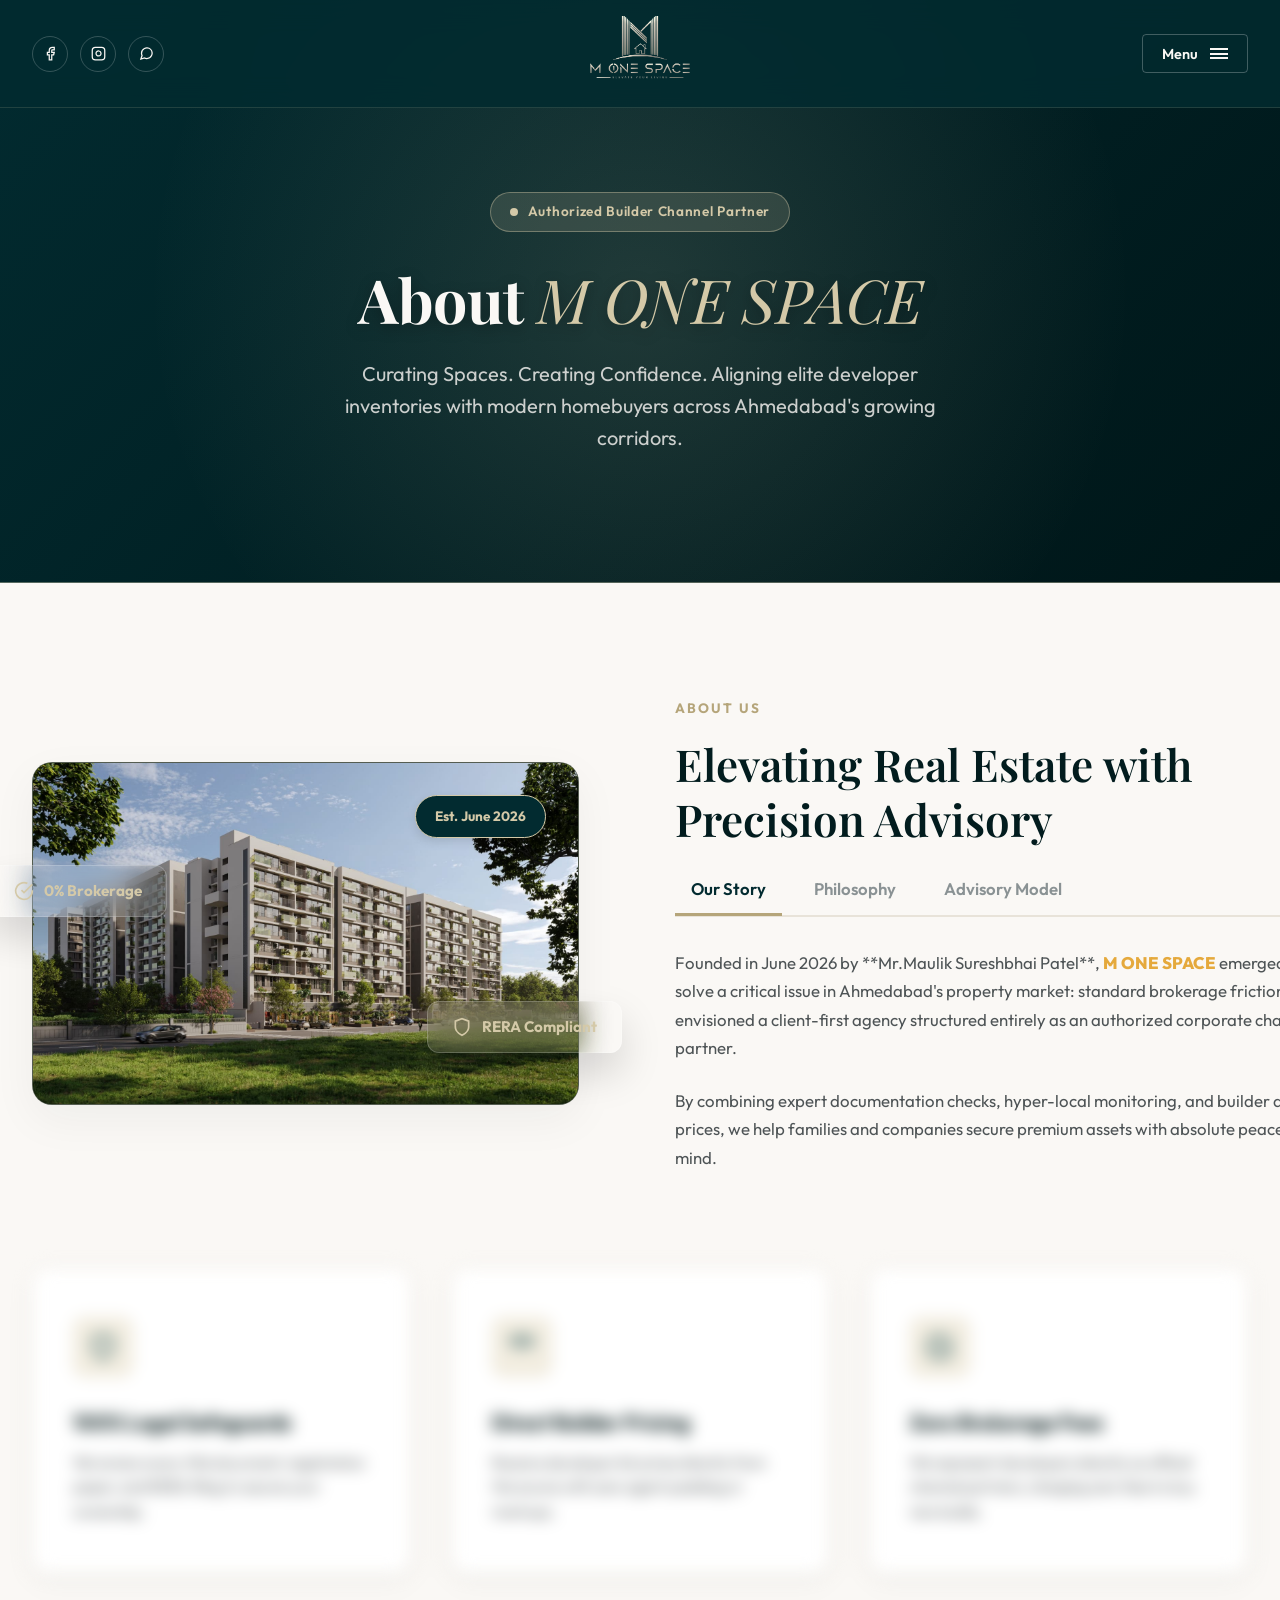
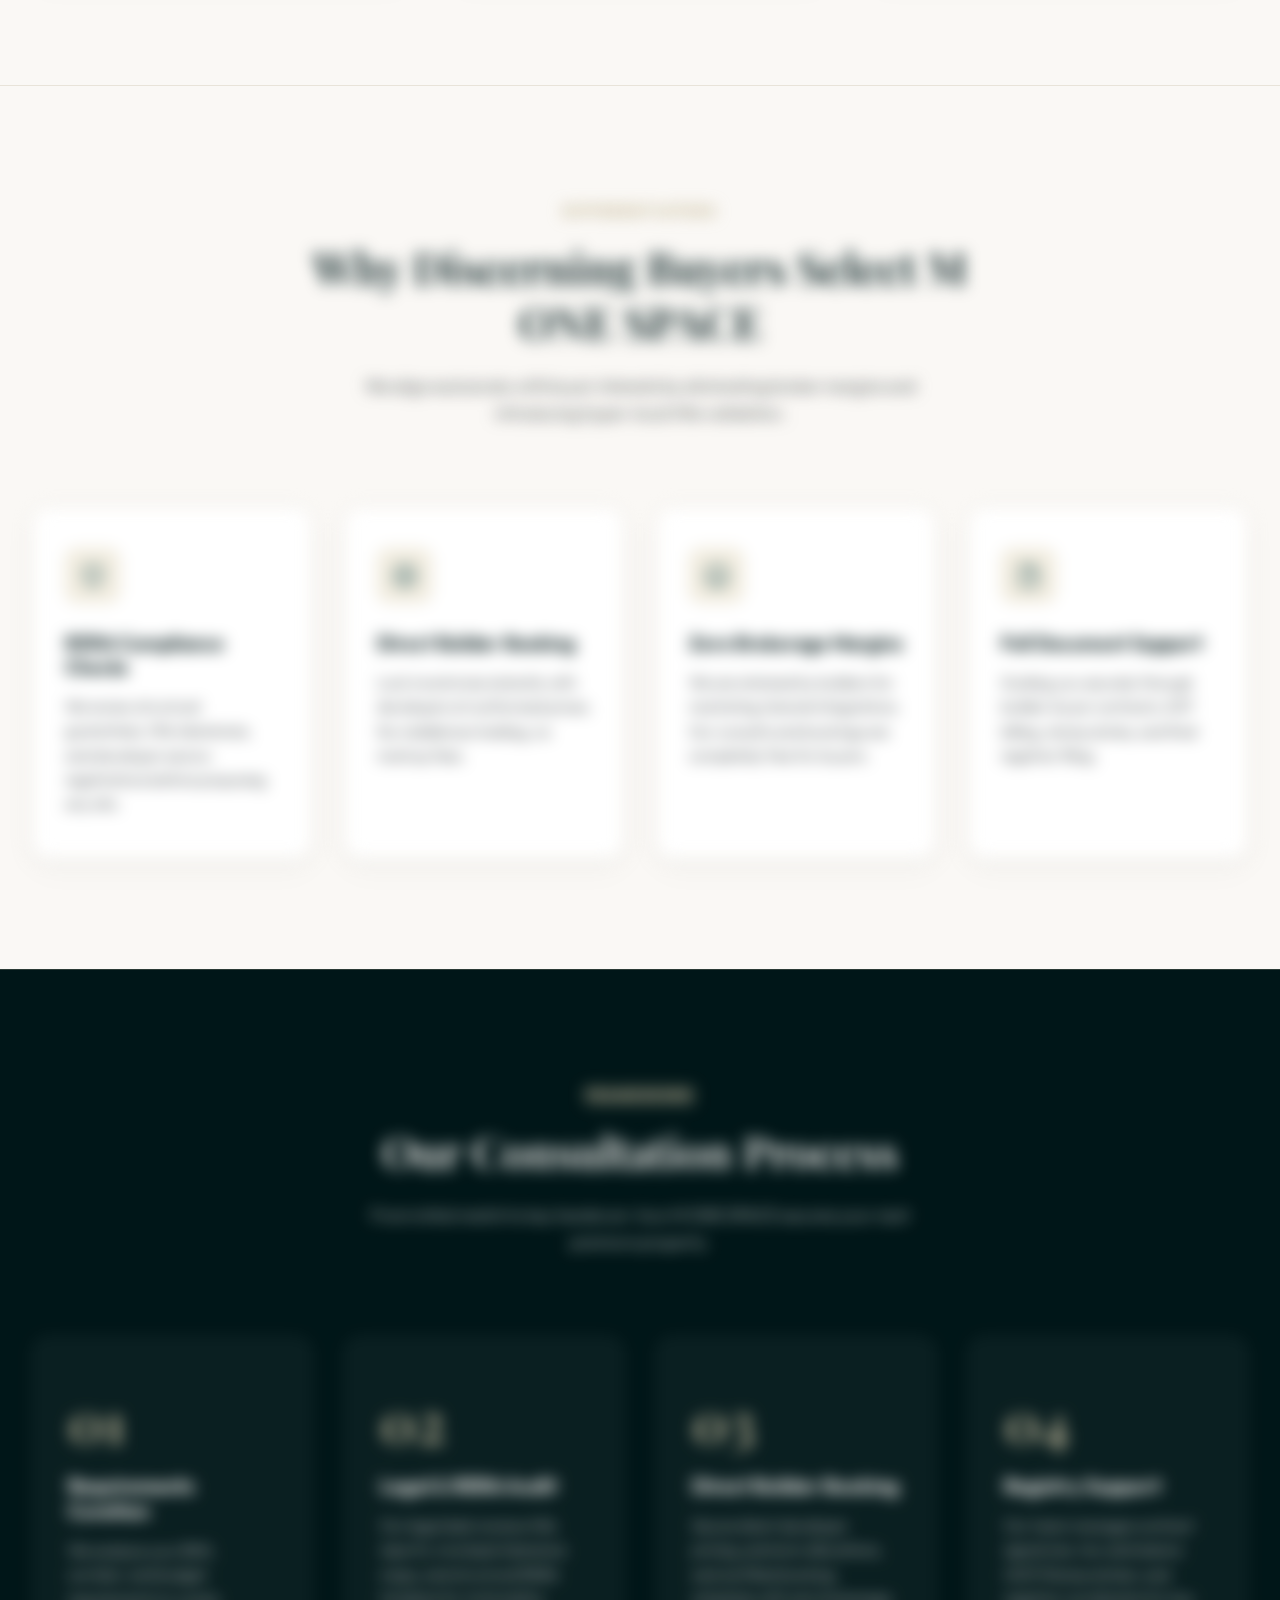
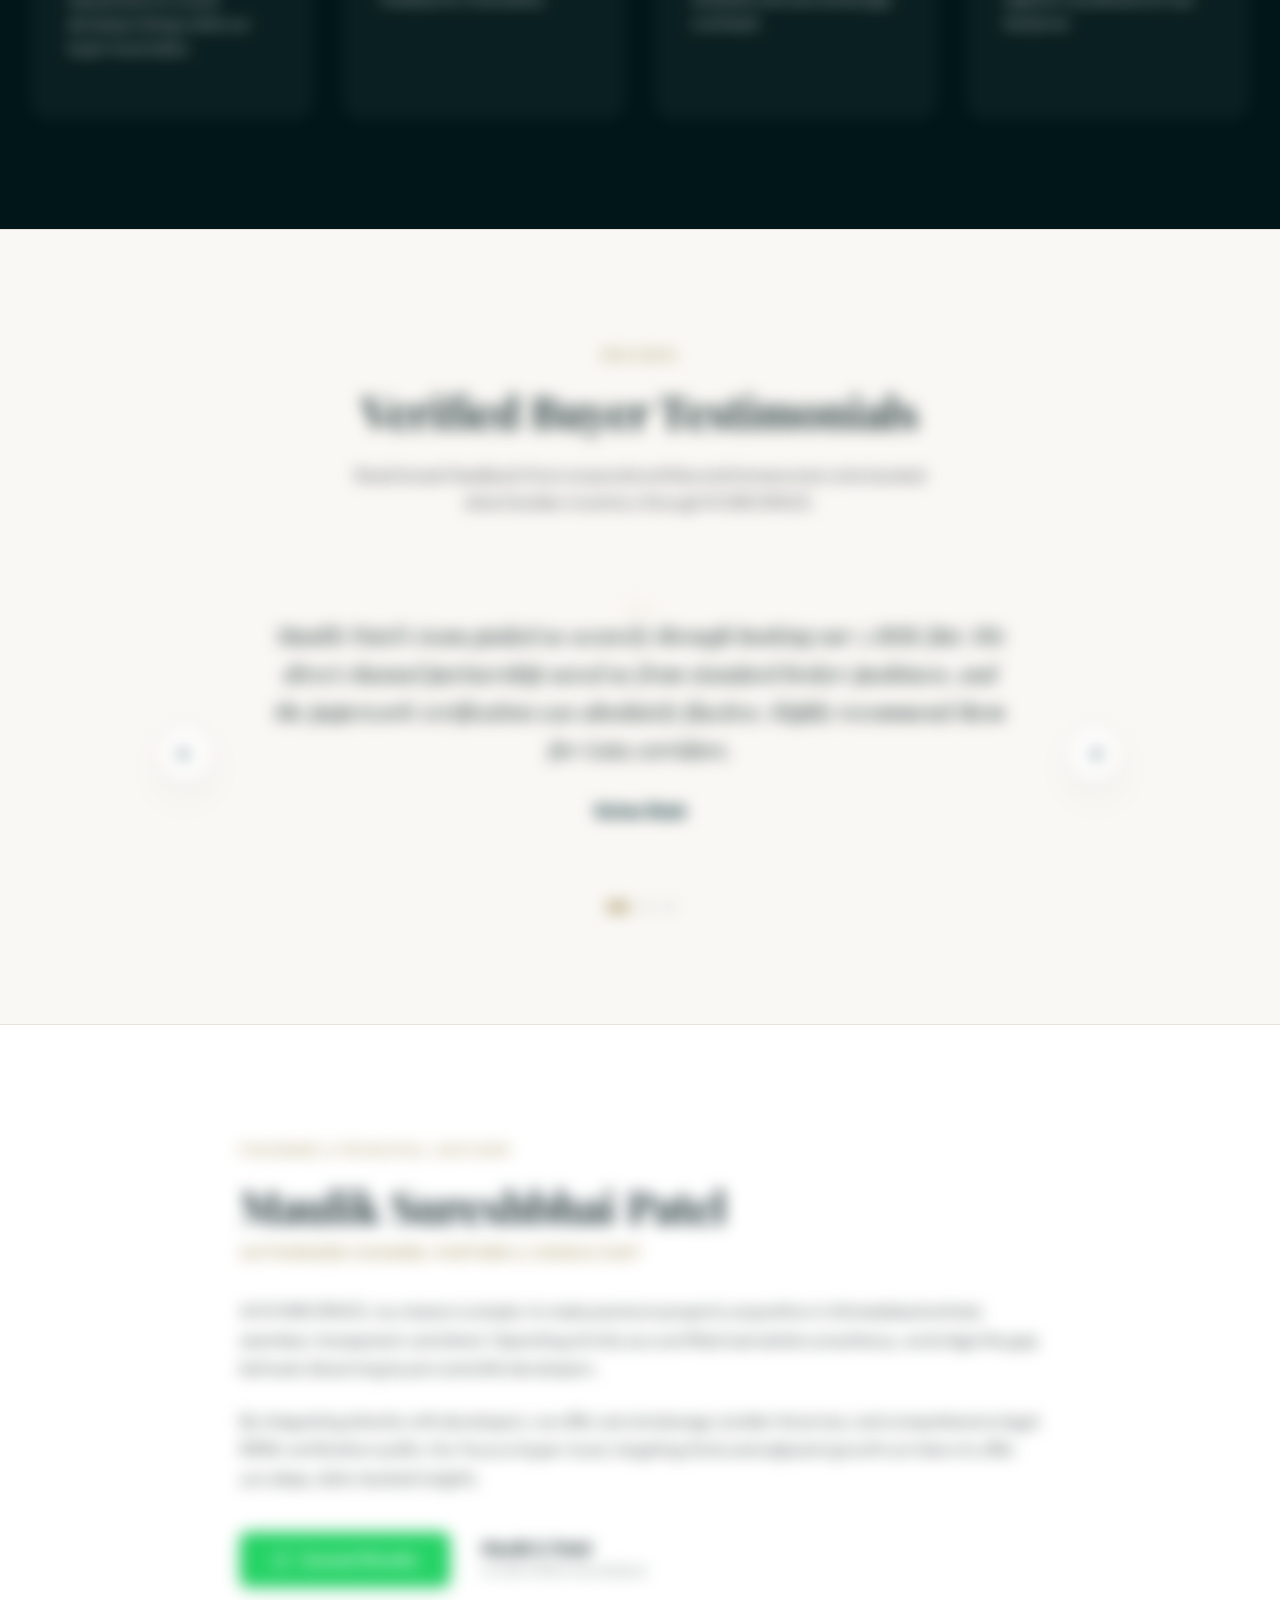
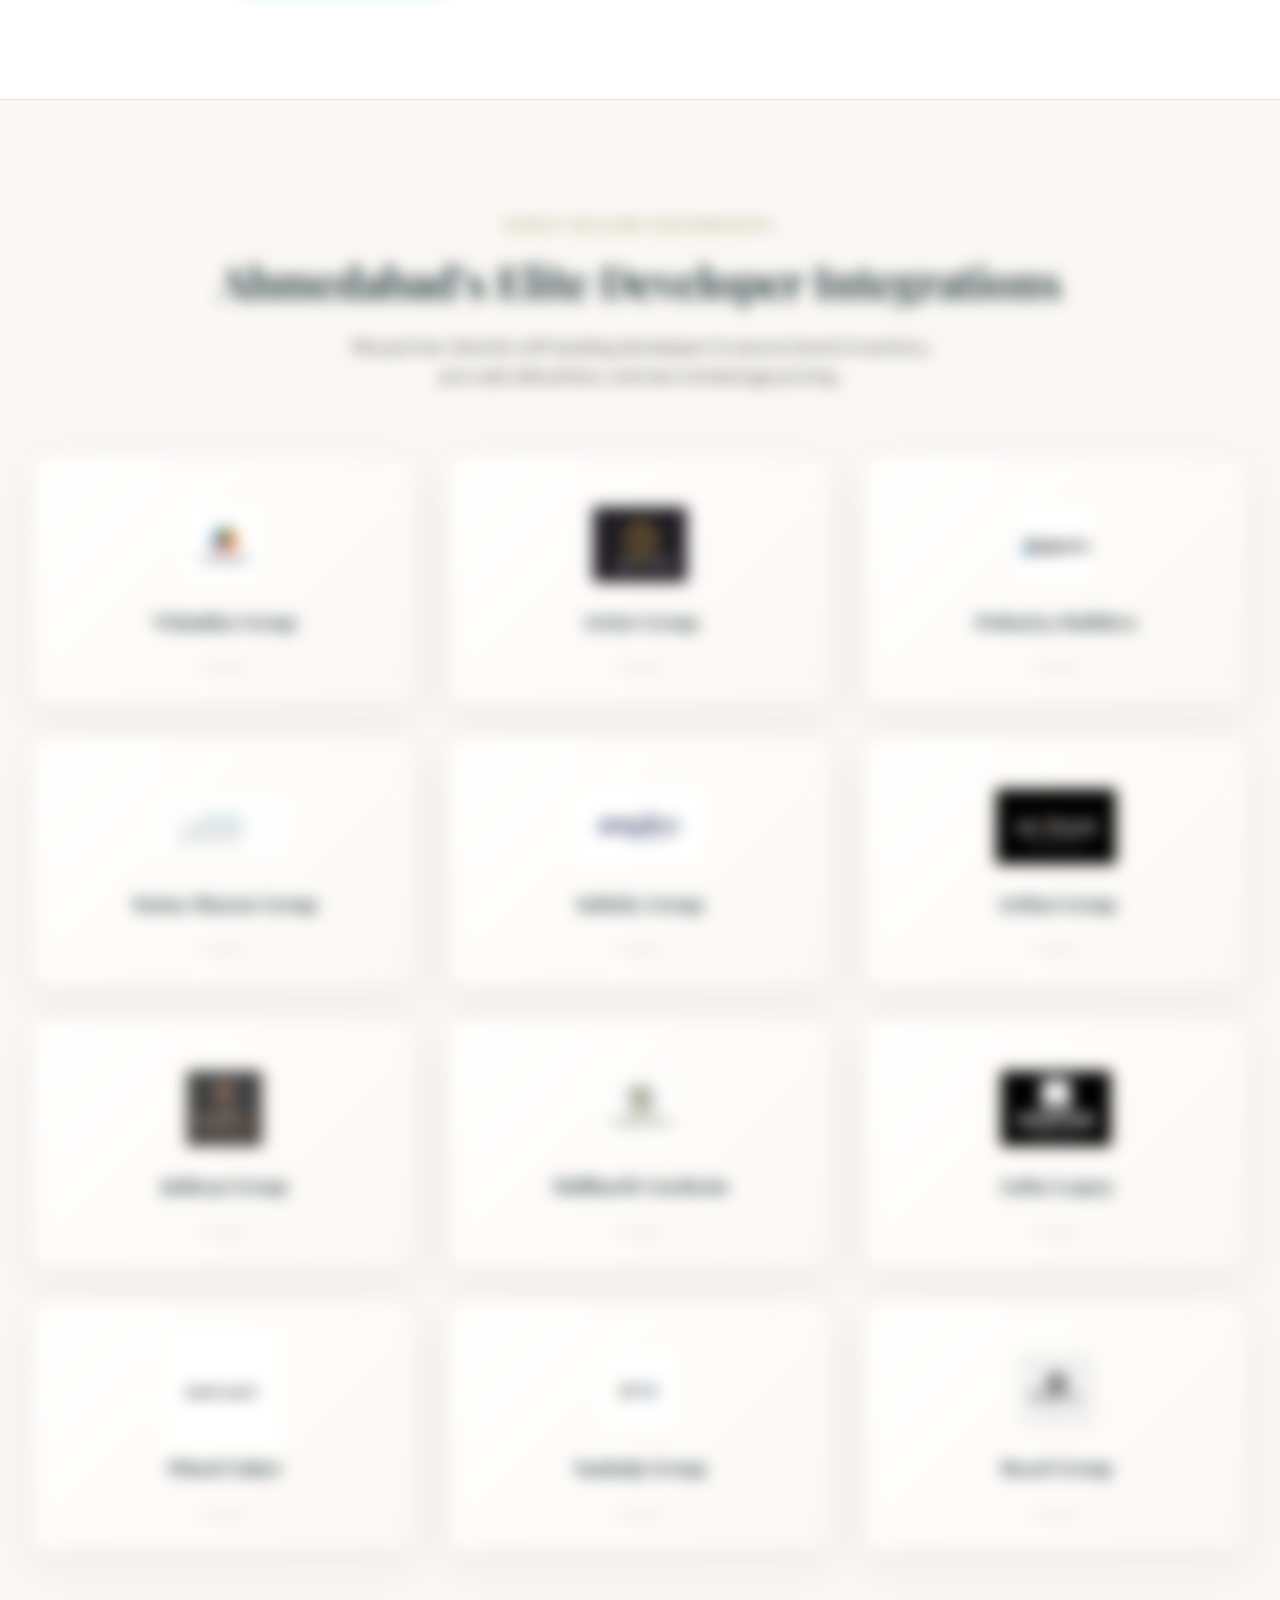
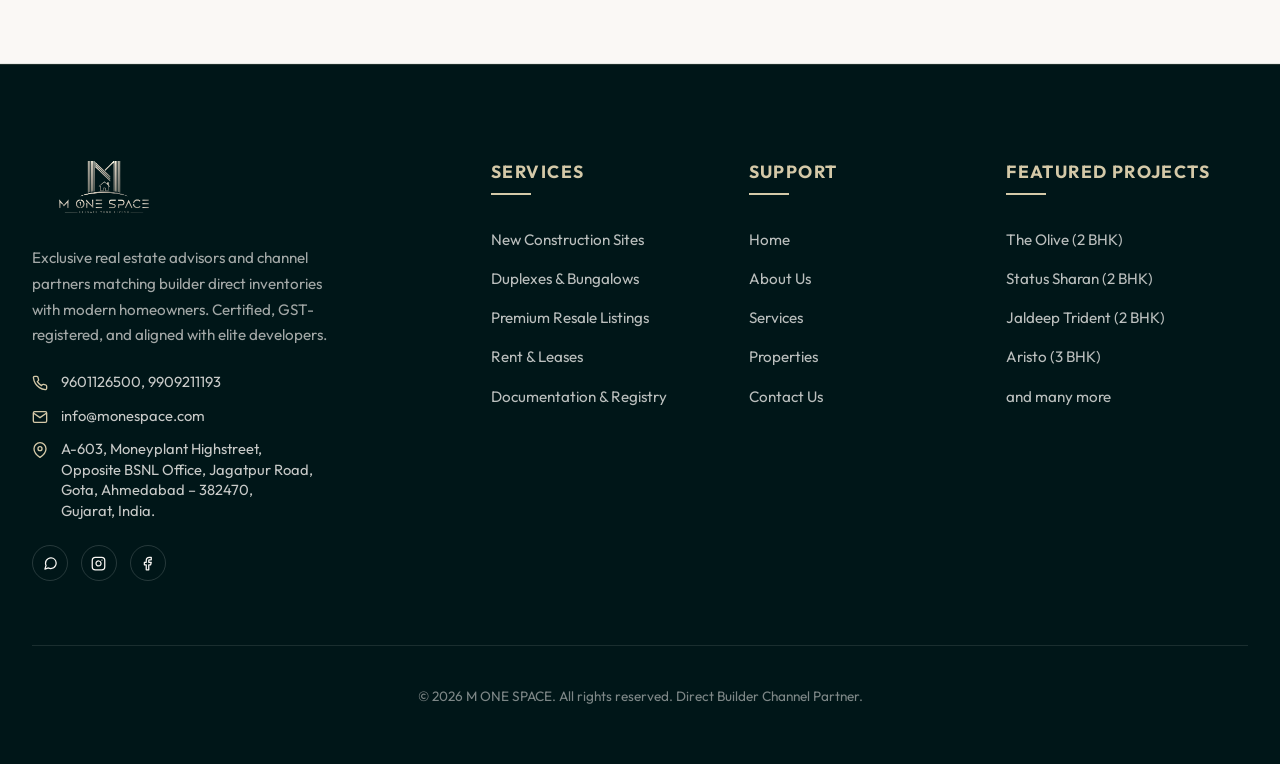
==== commit d2fff195: "asdfgh" ====
--- a/about.html
+++ b/about.html
@@ -360,7 +360,6 @@
                         </div>
                         <div class="testimonial-client-meta">
                             <h4 class="client-name">Nirav Mehta</h4>
-                            <span class="client-sub">Director, Corporate Lease Acquisitions</span>
                         </div>
                     </div>
 
@@ -372,7 +371,6 @@
                         </div>
                         <div class="testimonial-client-meta">
                             <h4 class="client-name">Priti Patel</h4>
-                            <span class="client-sub">Bungalow Owner, Status Sharan</span>
                         </div>
                     </div>
                 </div>
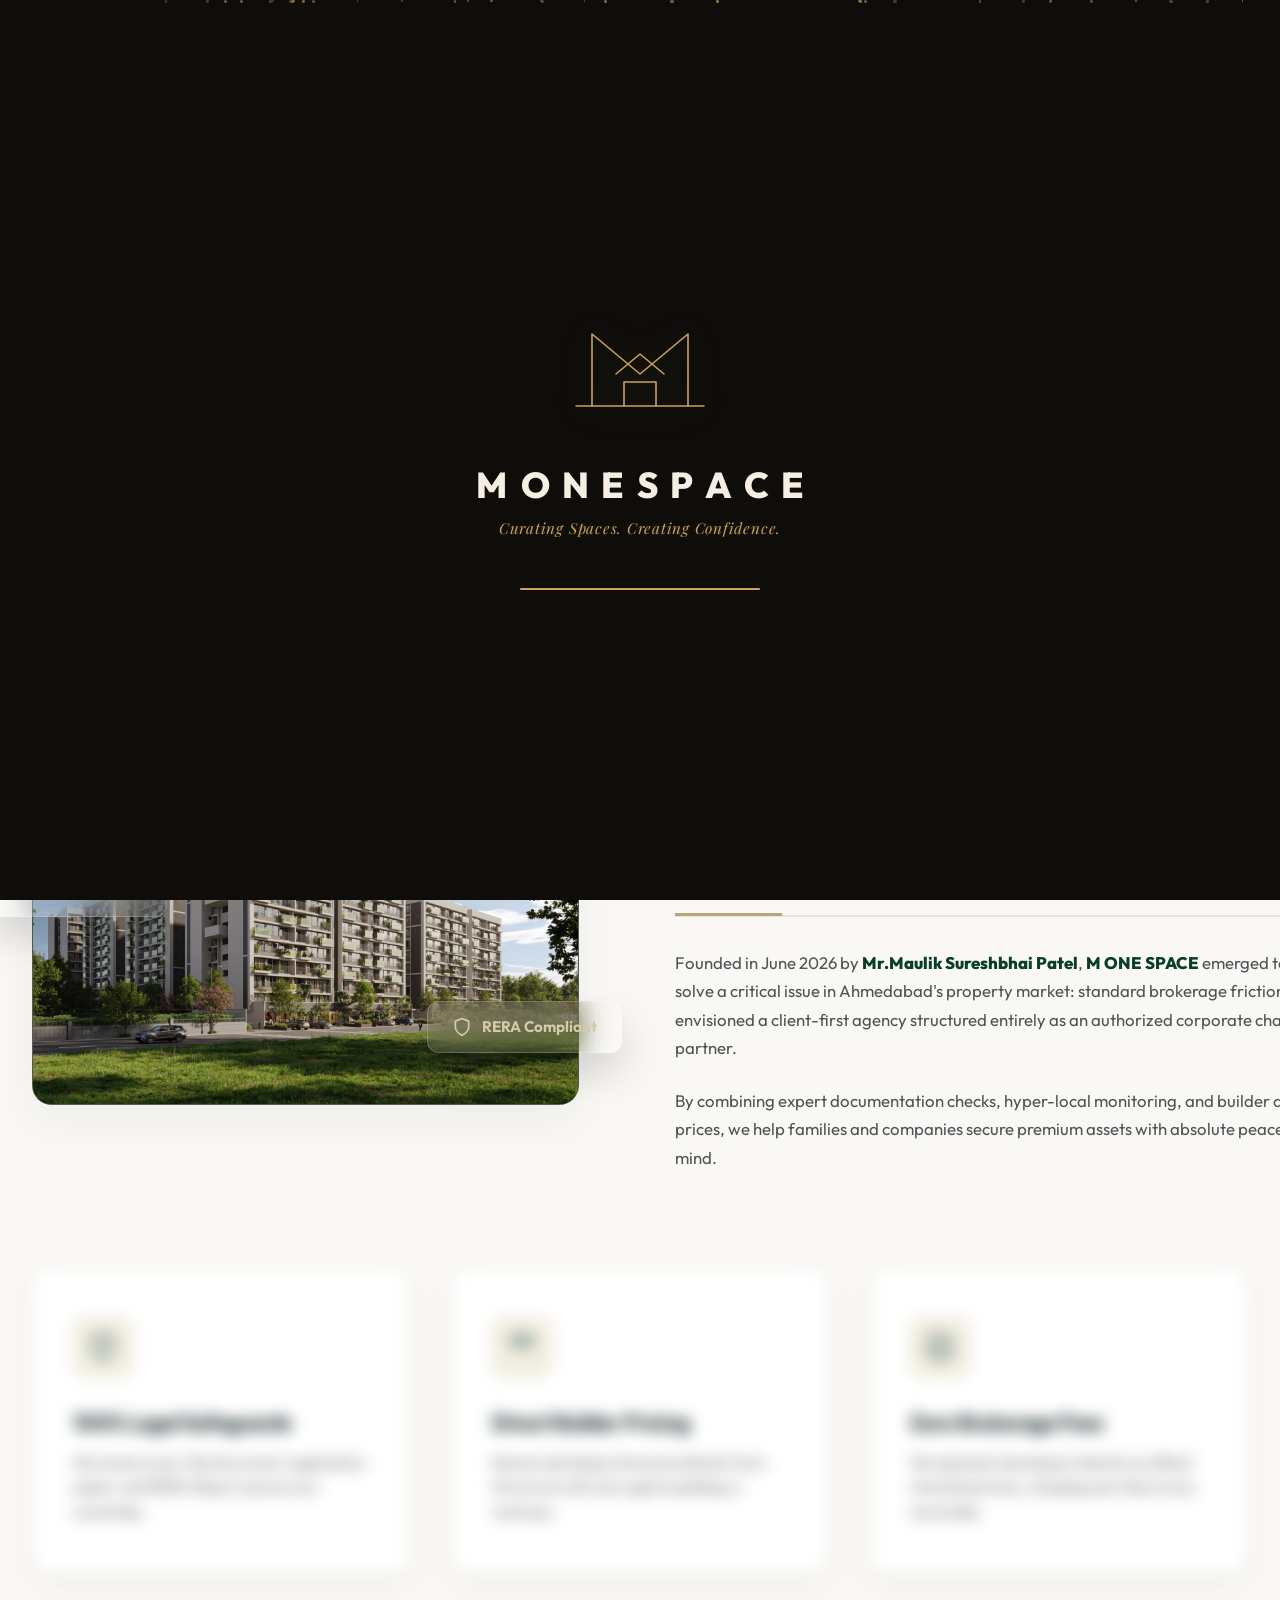
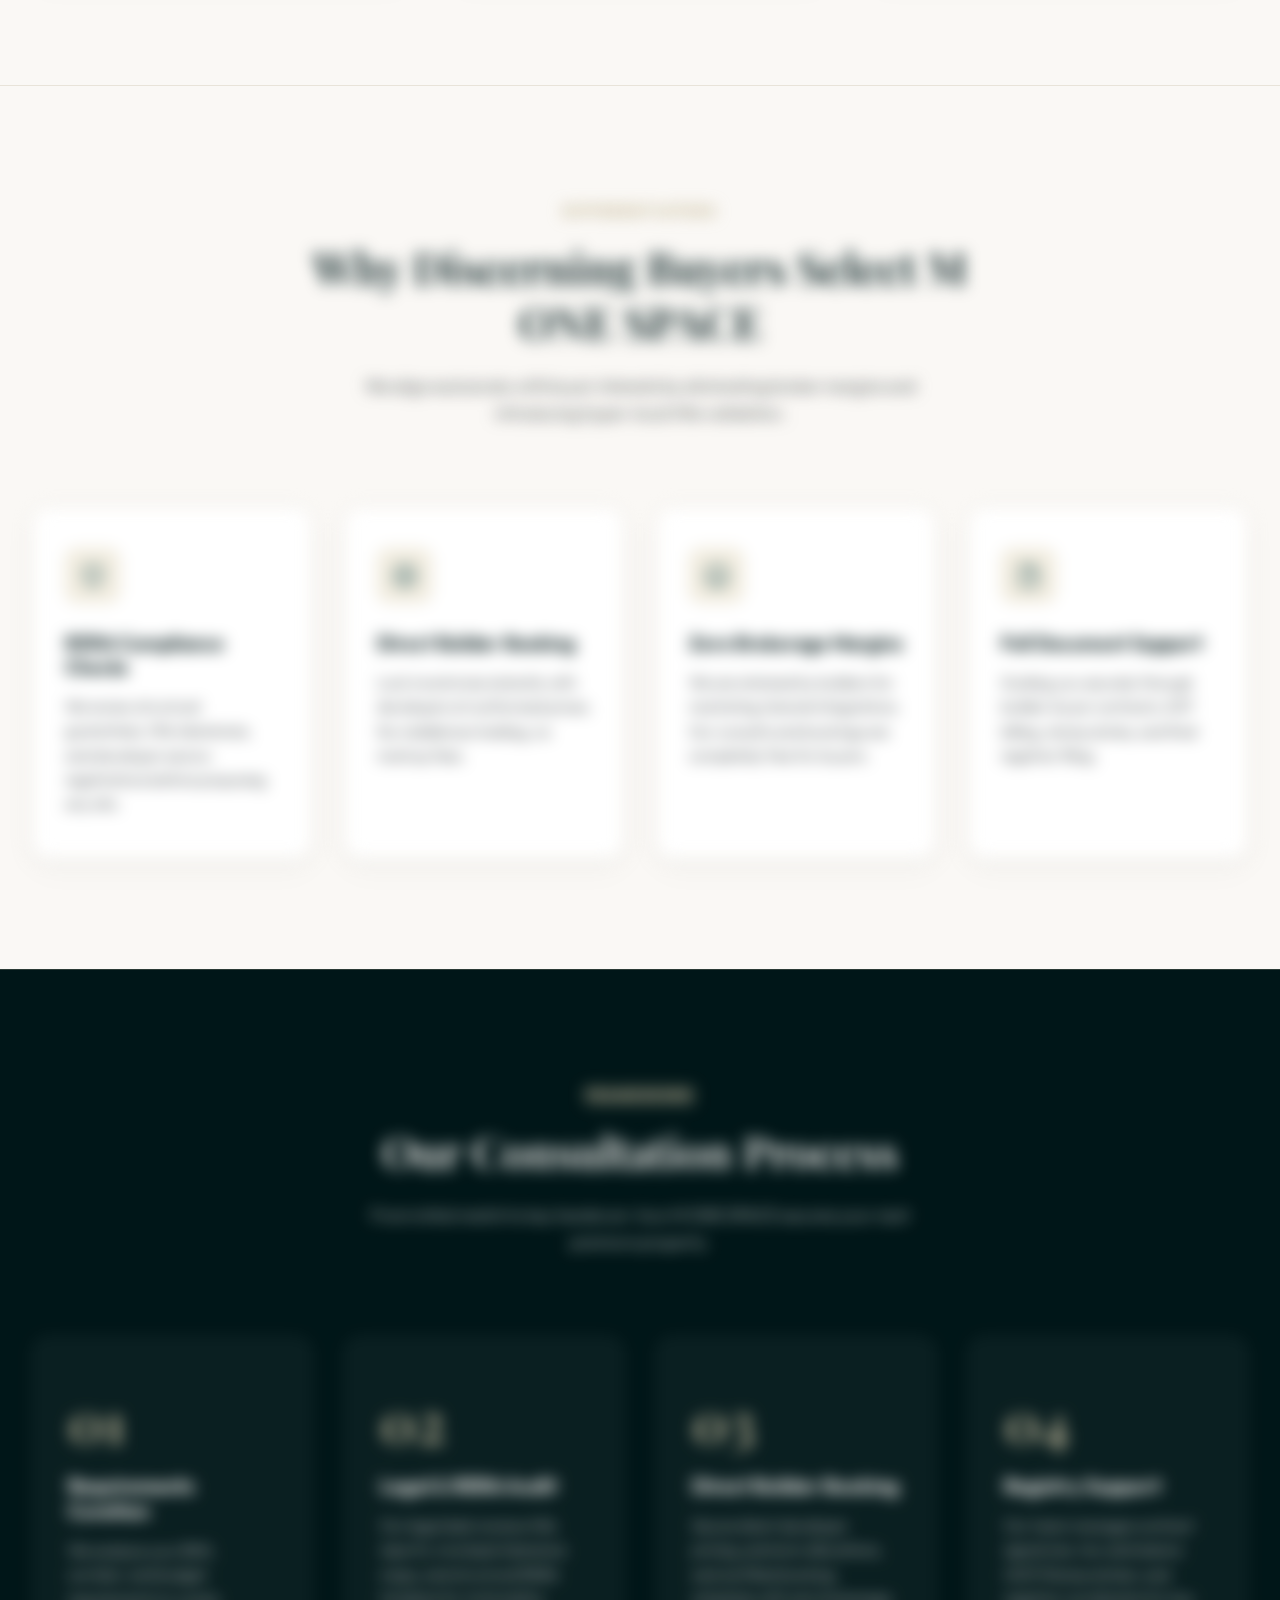
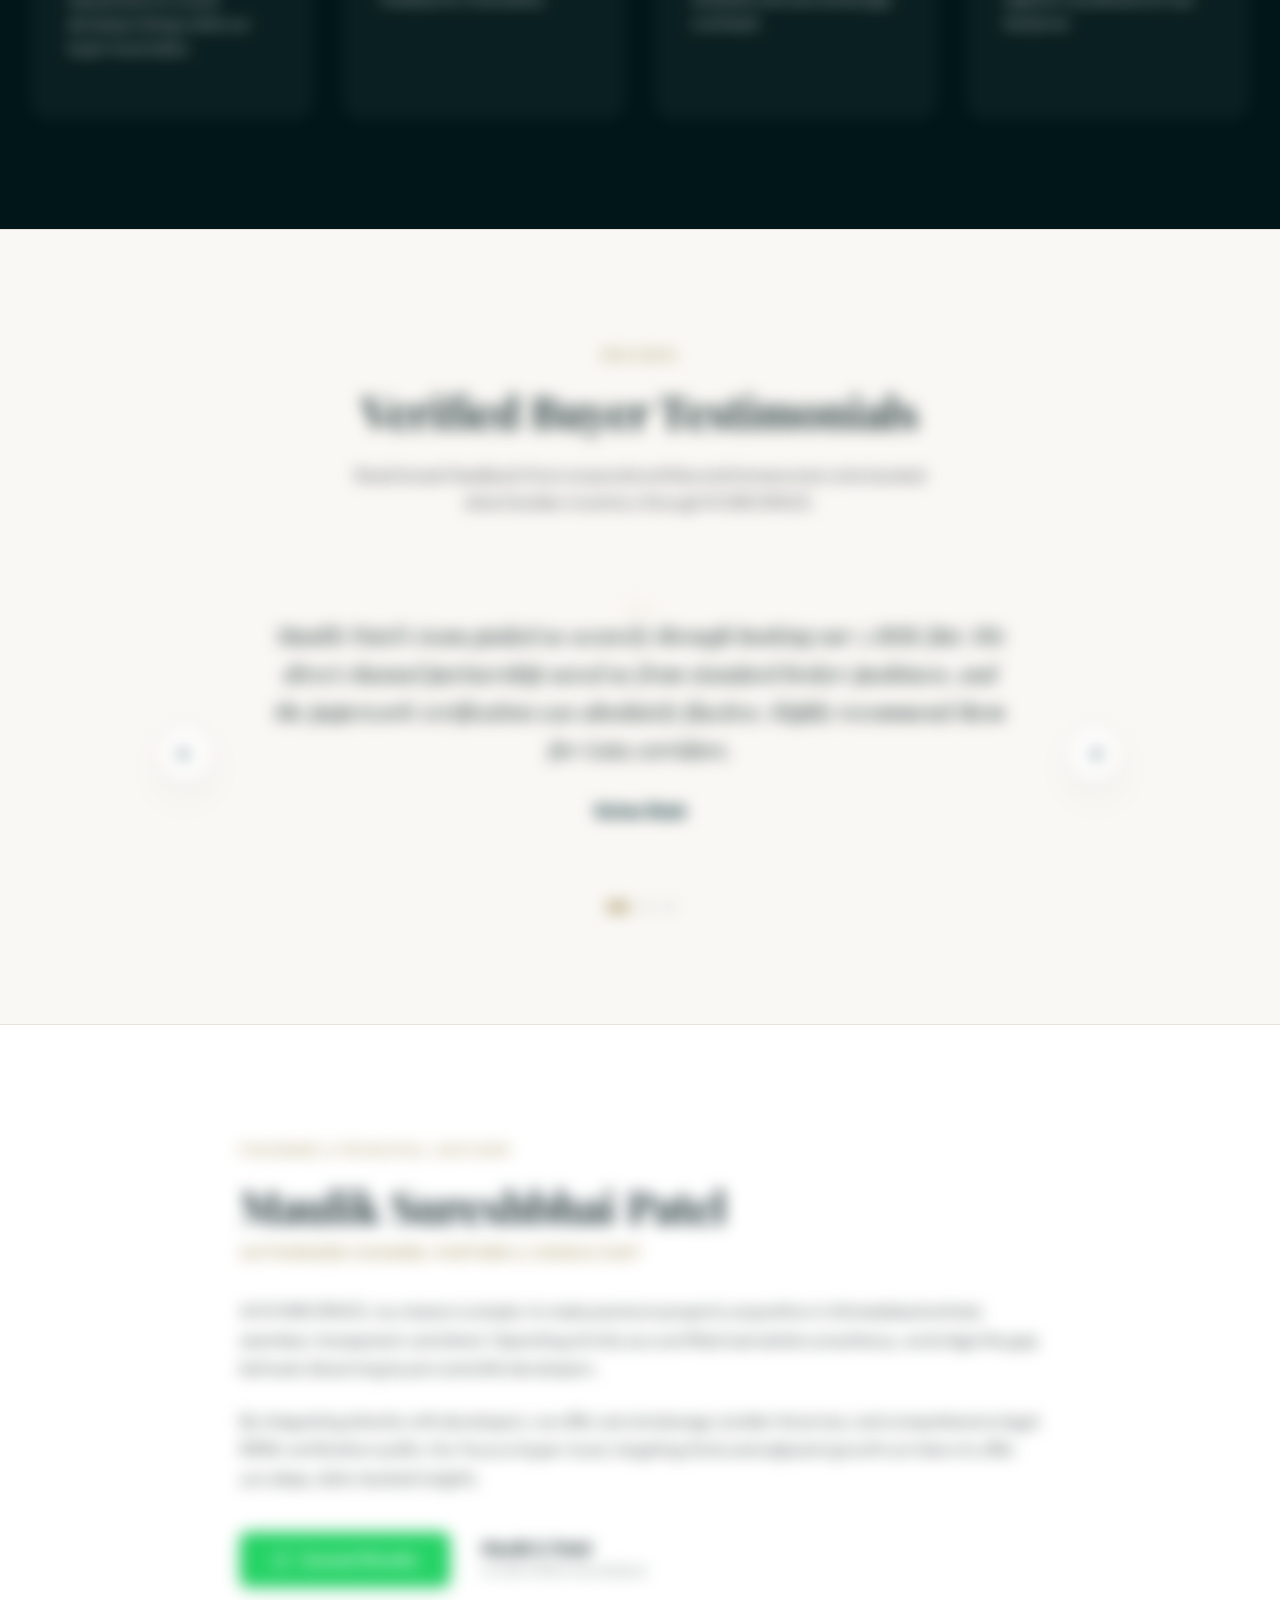
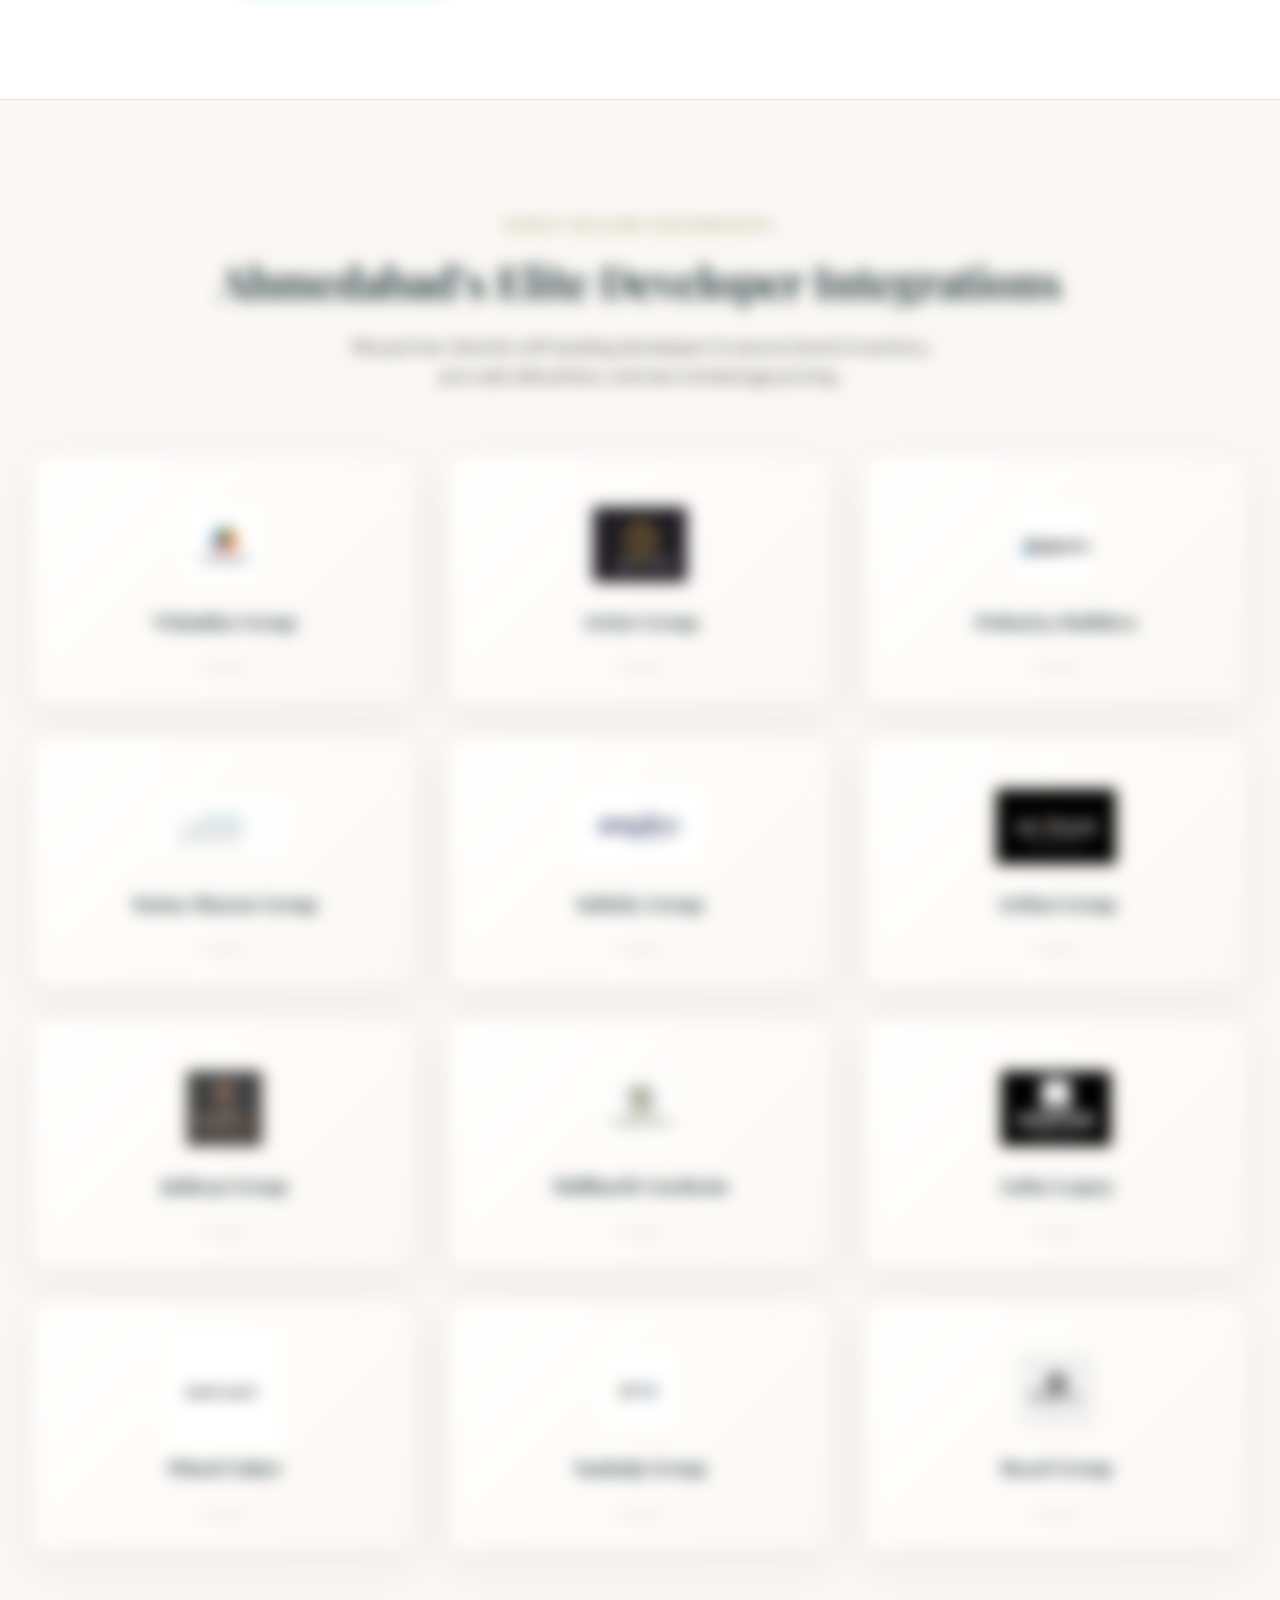
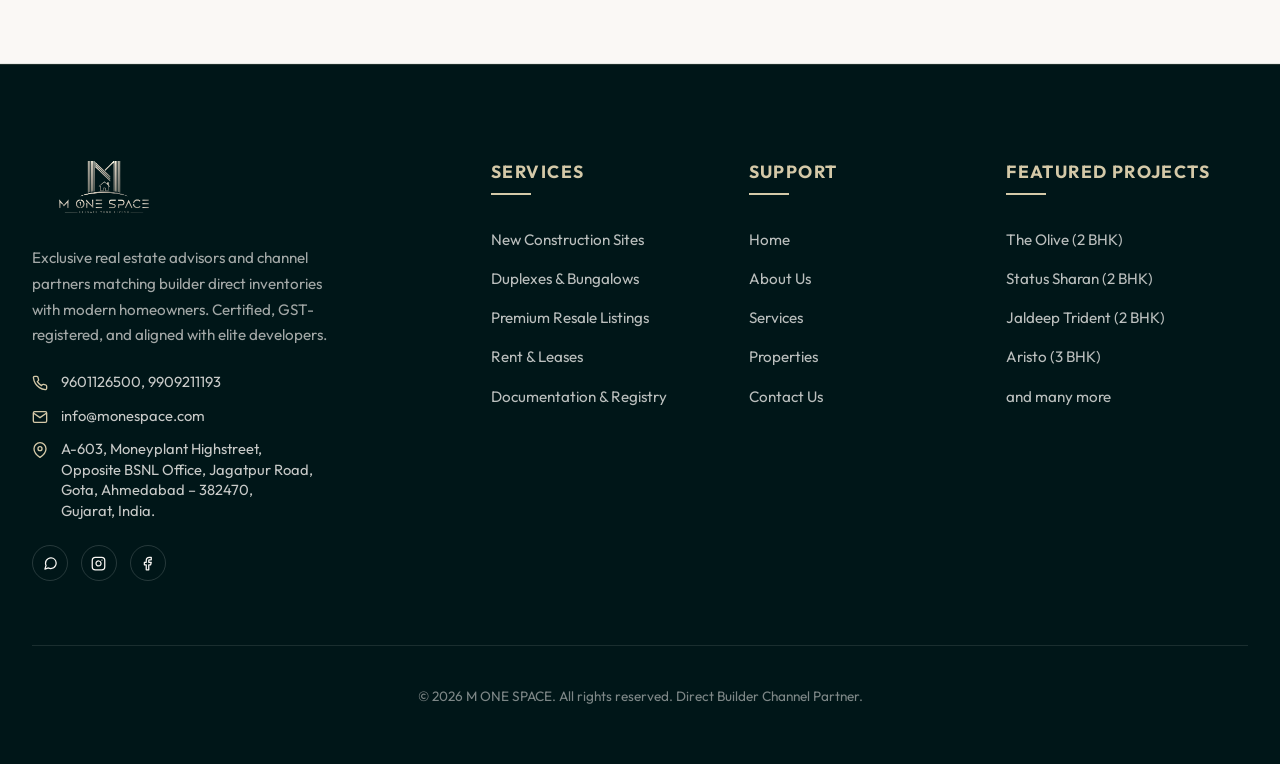
==== commit af0cb48a: "DFDF" ====
--- a/about.html
+++ b/about.html
@@ -180,7 +180,7 @@
                         <!-- Tab 1: Our Story -->
                         <div class="tab-pane active" id="tab-story">
                             <p class="section-desc">
-                                Founded in June 2026 by **Mr.Maulik Sureshbhai Patel**, <strong class="bright-gold">M ONE SPACE</strong> emerged to solve a critical issue in Ahmedabad's property market: standard brokerage friction. We envisioned a client-first agency structured entirely as an authorized corporate channel partner.
+                                Founded in June 2026 by <strong class="bright-gold">Mr.Maulik Sureshbhai Patel</strong>, <strong class="bright-gold">M ONE SPACE</strong> emerged to solve a critical issue in Ahmedabad's property market: standard brokerage friction. We envisioned a client-first agency structured entirely as an authorized corporate channel partner.
                             </p>
                             <p class="section-desc">
                                 By combining expert documentation checks, hyper-local monitoring, and builder direct prices, we help families and companies secure premium assets with absolute peace of mind.
--- a/style.css
+++ b/style.css
@@ -4076,7 +4076,7 @@
 }
 
 .bright-gold {
-    color: #e5a93c !important;
+    color: #093F25 !important;
     font-weight: 800;
 }
 
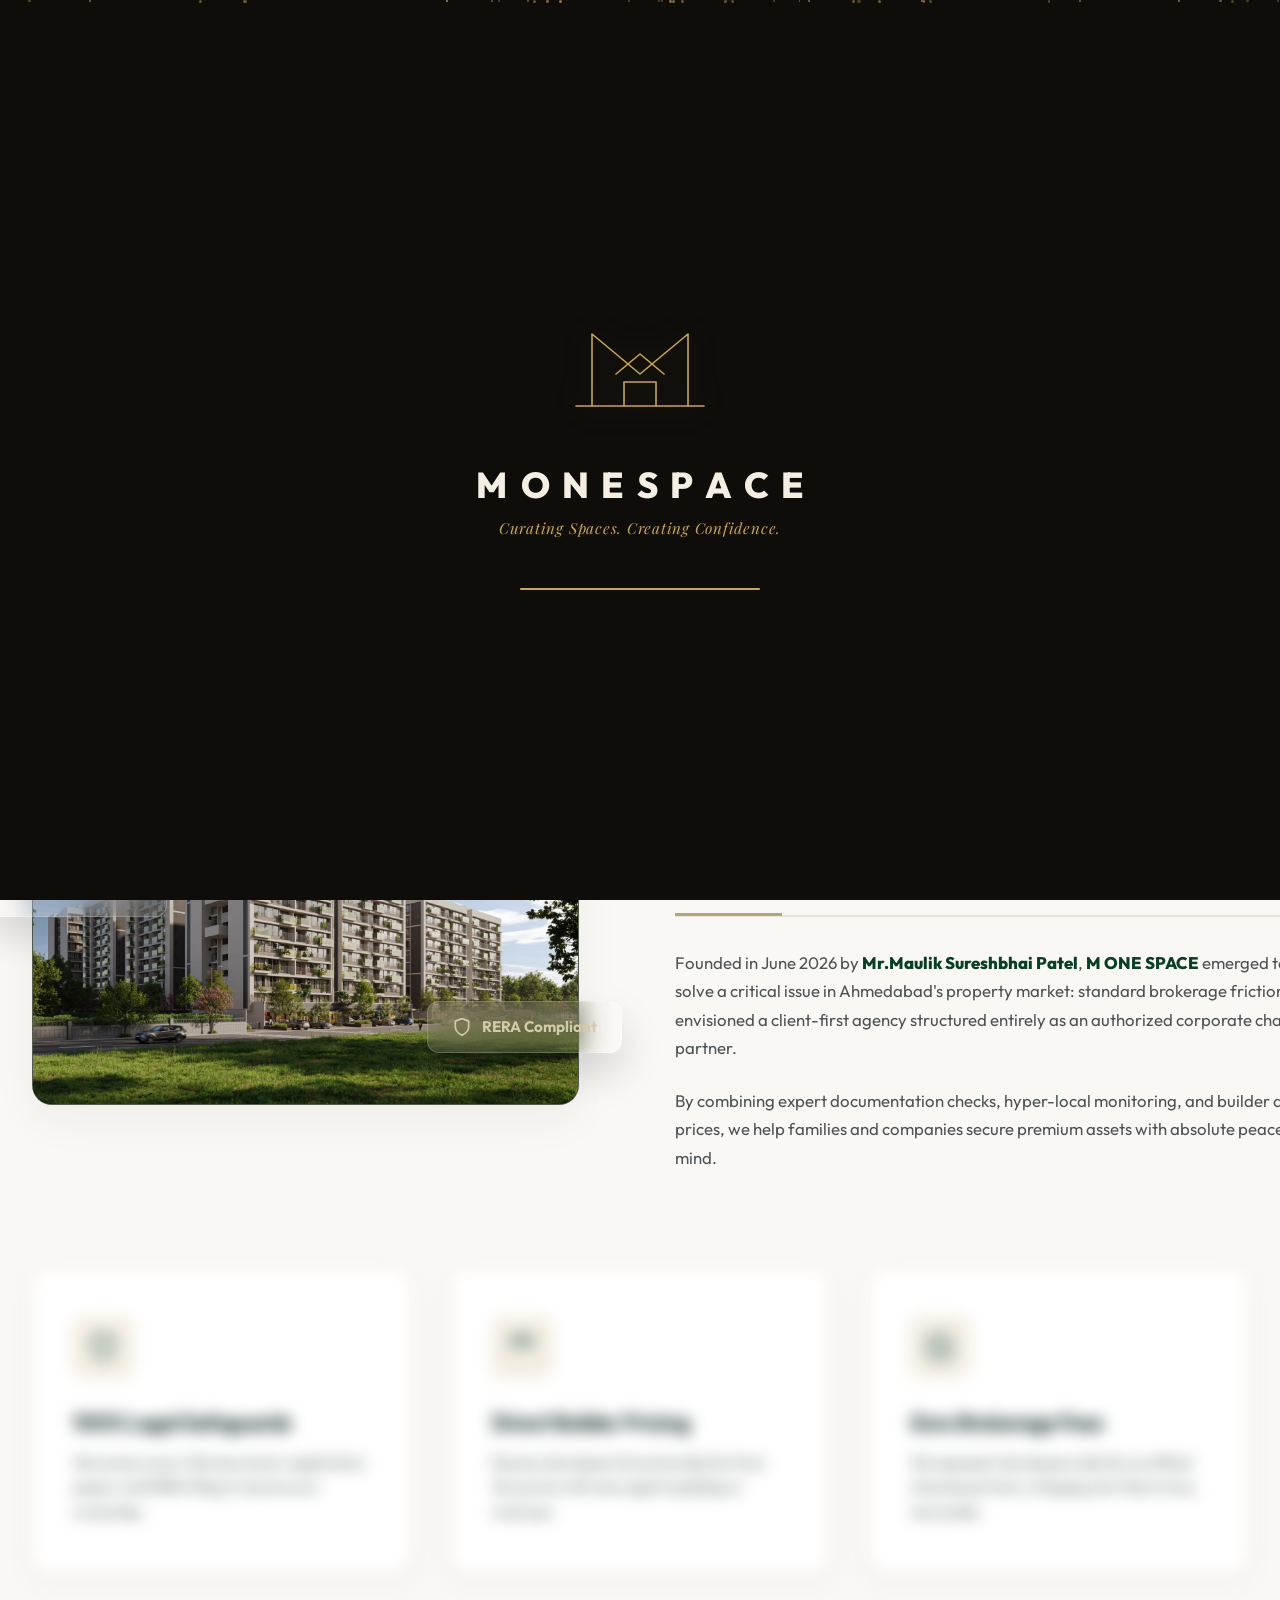
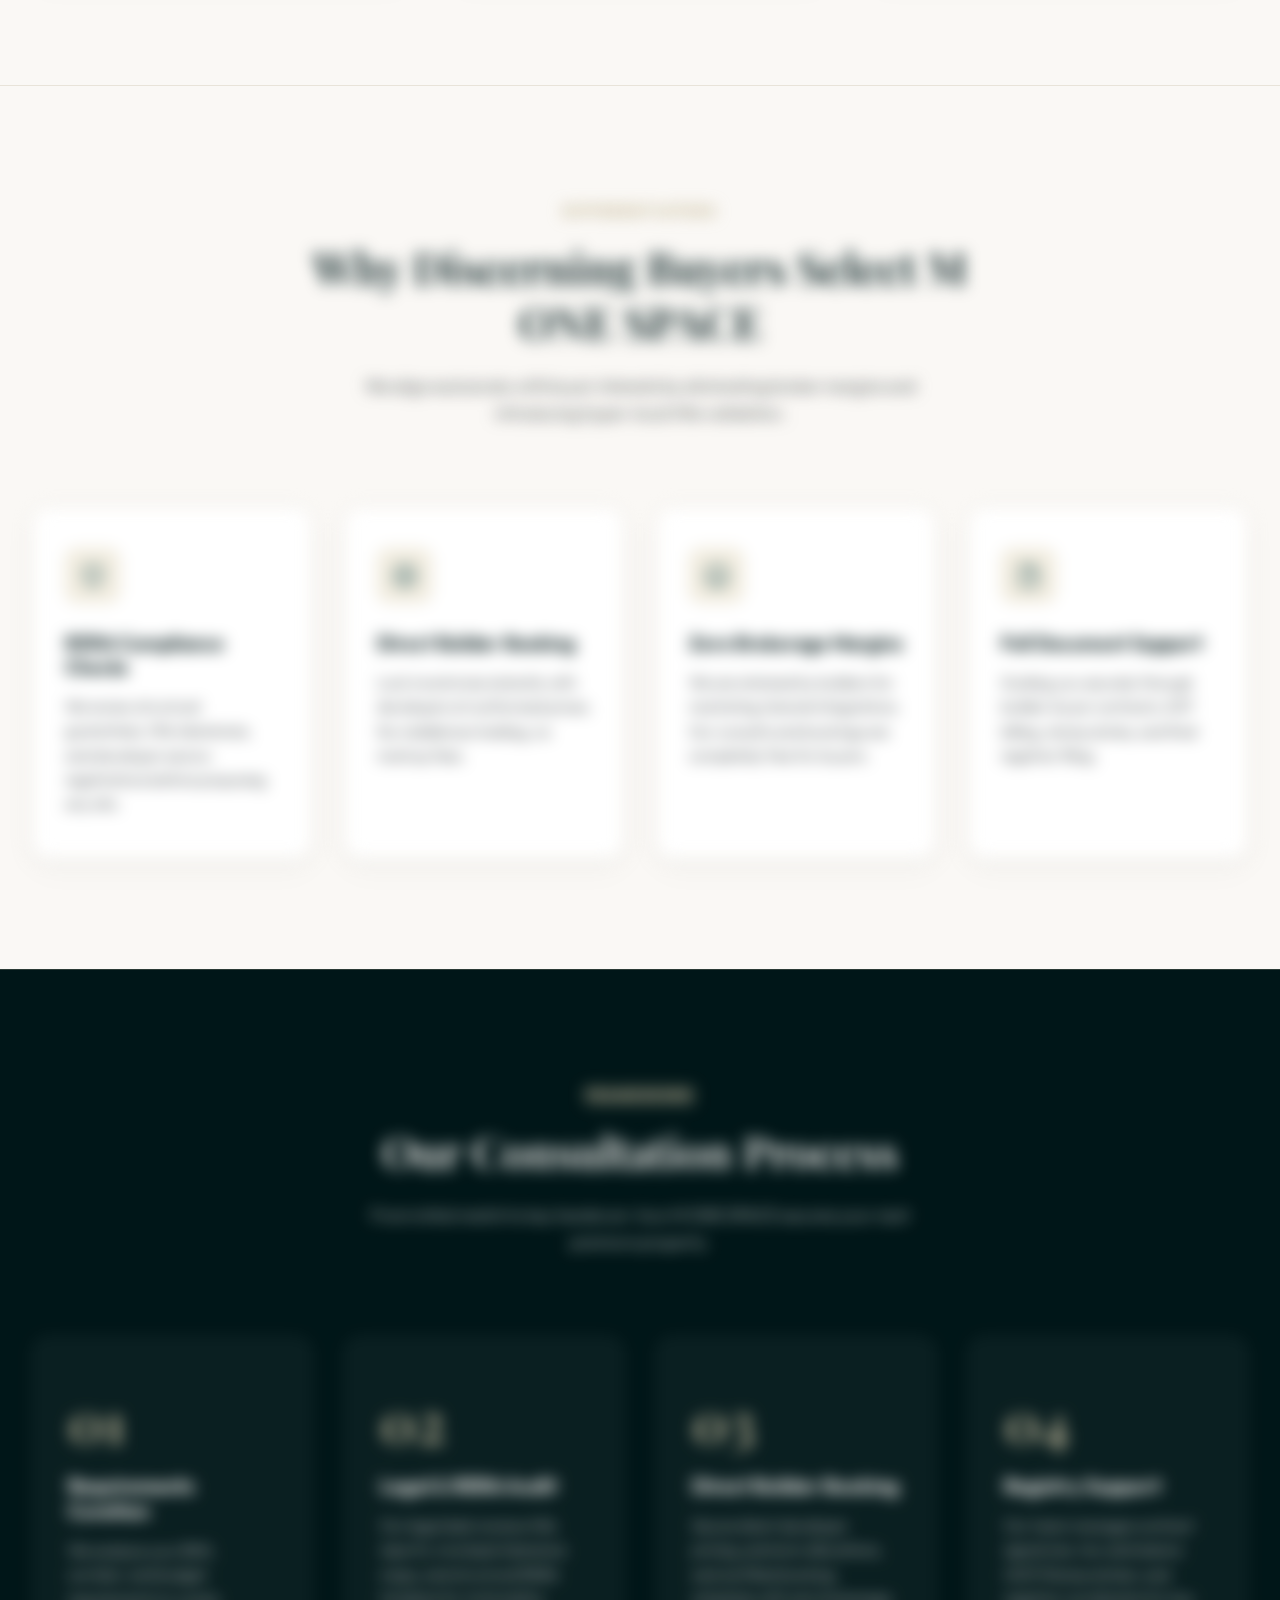
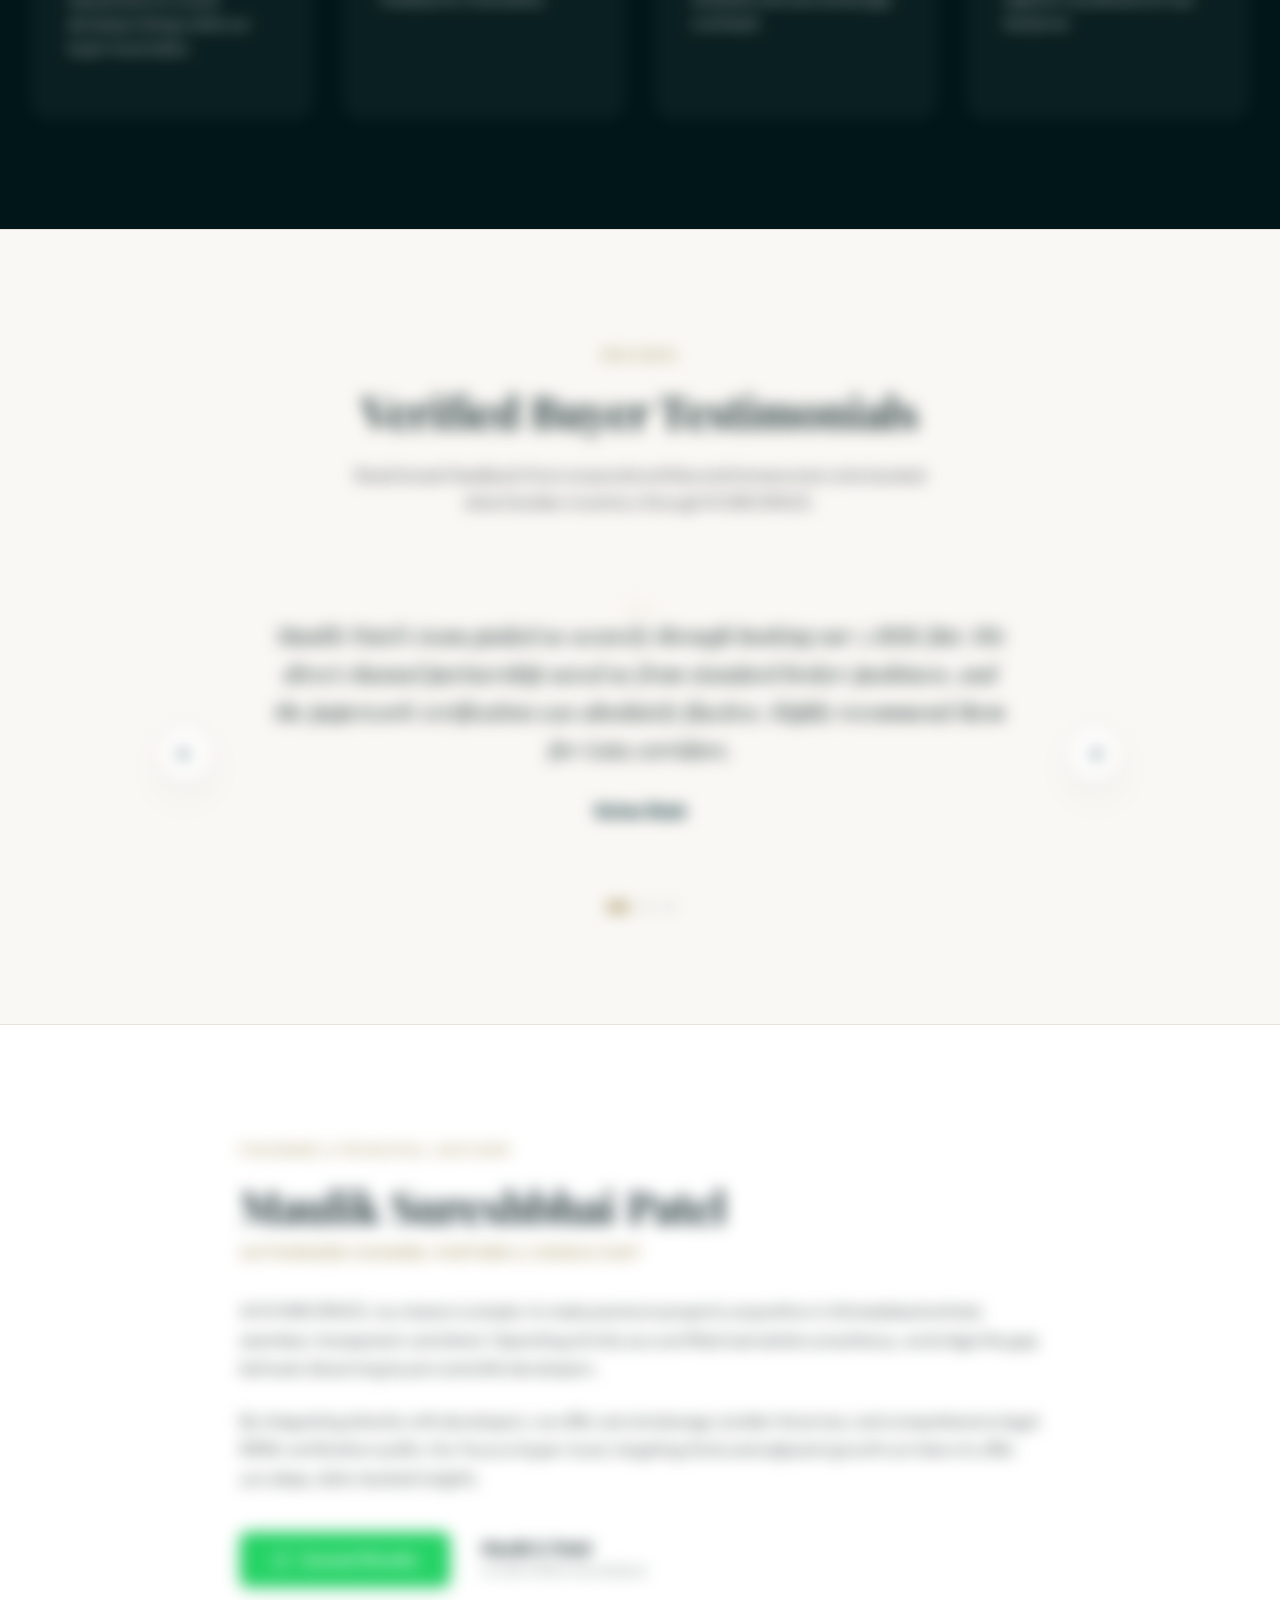
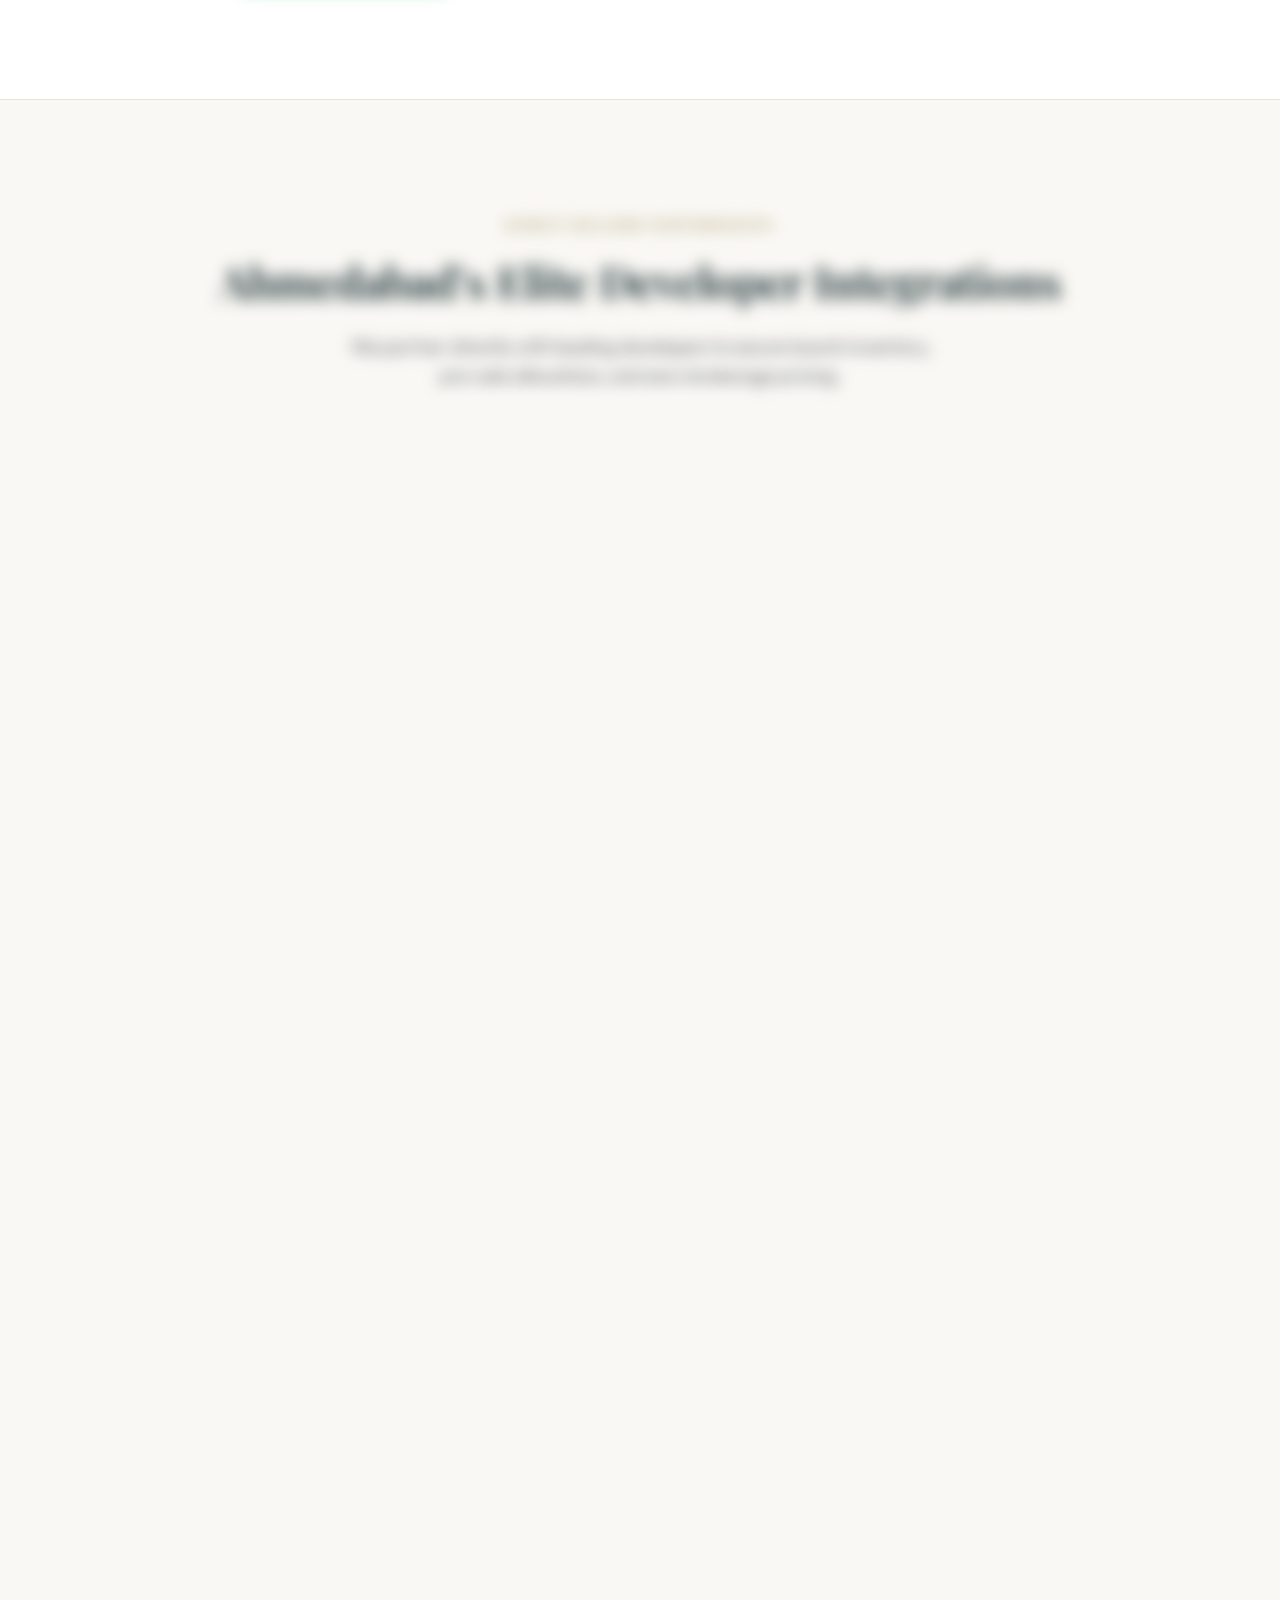
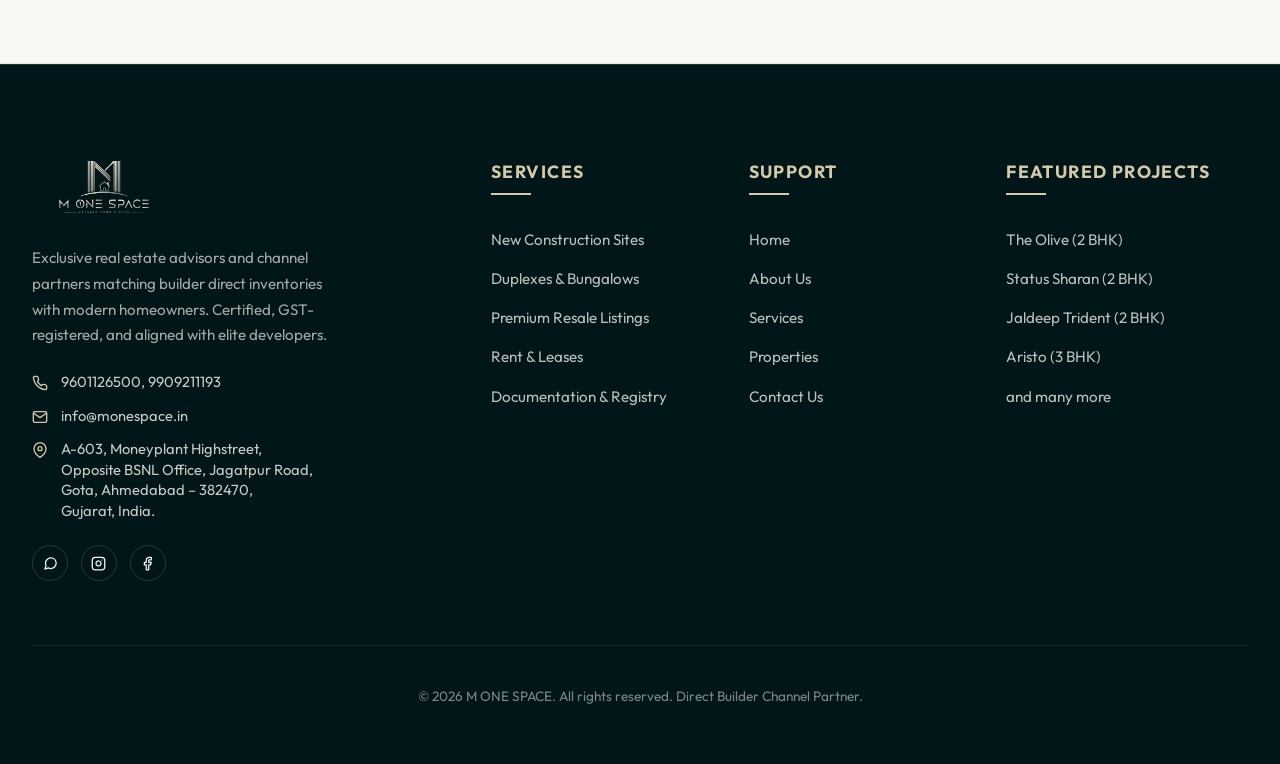
==== commit c70406c4: "chnge" ====
--- a/about.html
+++ b/about.html
@@ -568,7 +568,7 @@
                         </p>
                         <p class="contact-item">
                             <svg xmlns="http://www.w3.org/2000/svg" viewBox="0 0 24 24" fill="none" stroke="currentColor" stroke-width="2" class="footer-icon-svg"><path d="M4 4h16c1.1 0 2 .9 2 2v12c0 1.1-.9 2-2 2H4c-1.1 0-2-.9-2-2V6c0-1.1.9-2 2-2z"/><polyline points="22,6 12,13 2,6"/></svg>
-                            <a href="mailto:info@monespace.com">info@monespace.com</a>
+                            <a href="mailto:info@monespace.in">info@monespace.in</a>
                         </p>
                         <p class="contact-item">
                             <svg xmlns="http://www.w3.org/2000/svg" viewBox="0 0 24 24" fill="none" stroke="currentColor" stroke-width="2" class="footer-icon-svg"><path d="M21 10c0 7-9 13-9 13s-9-6-9-13a9 9 0 0 1 18 0z"/><circle cx="12" cy="10" r="3"/></svg>
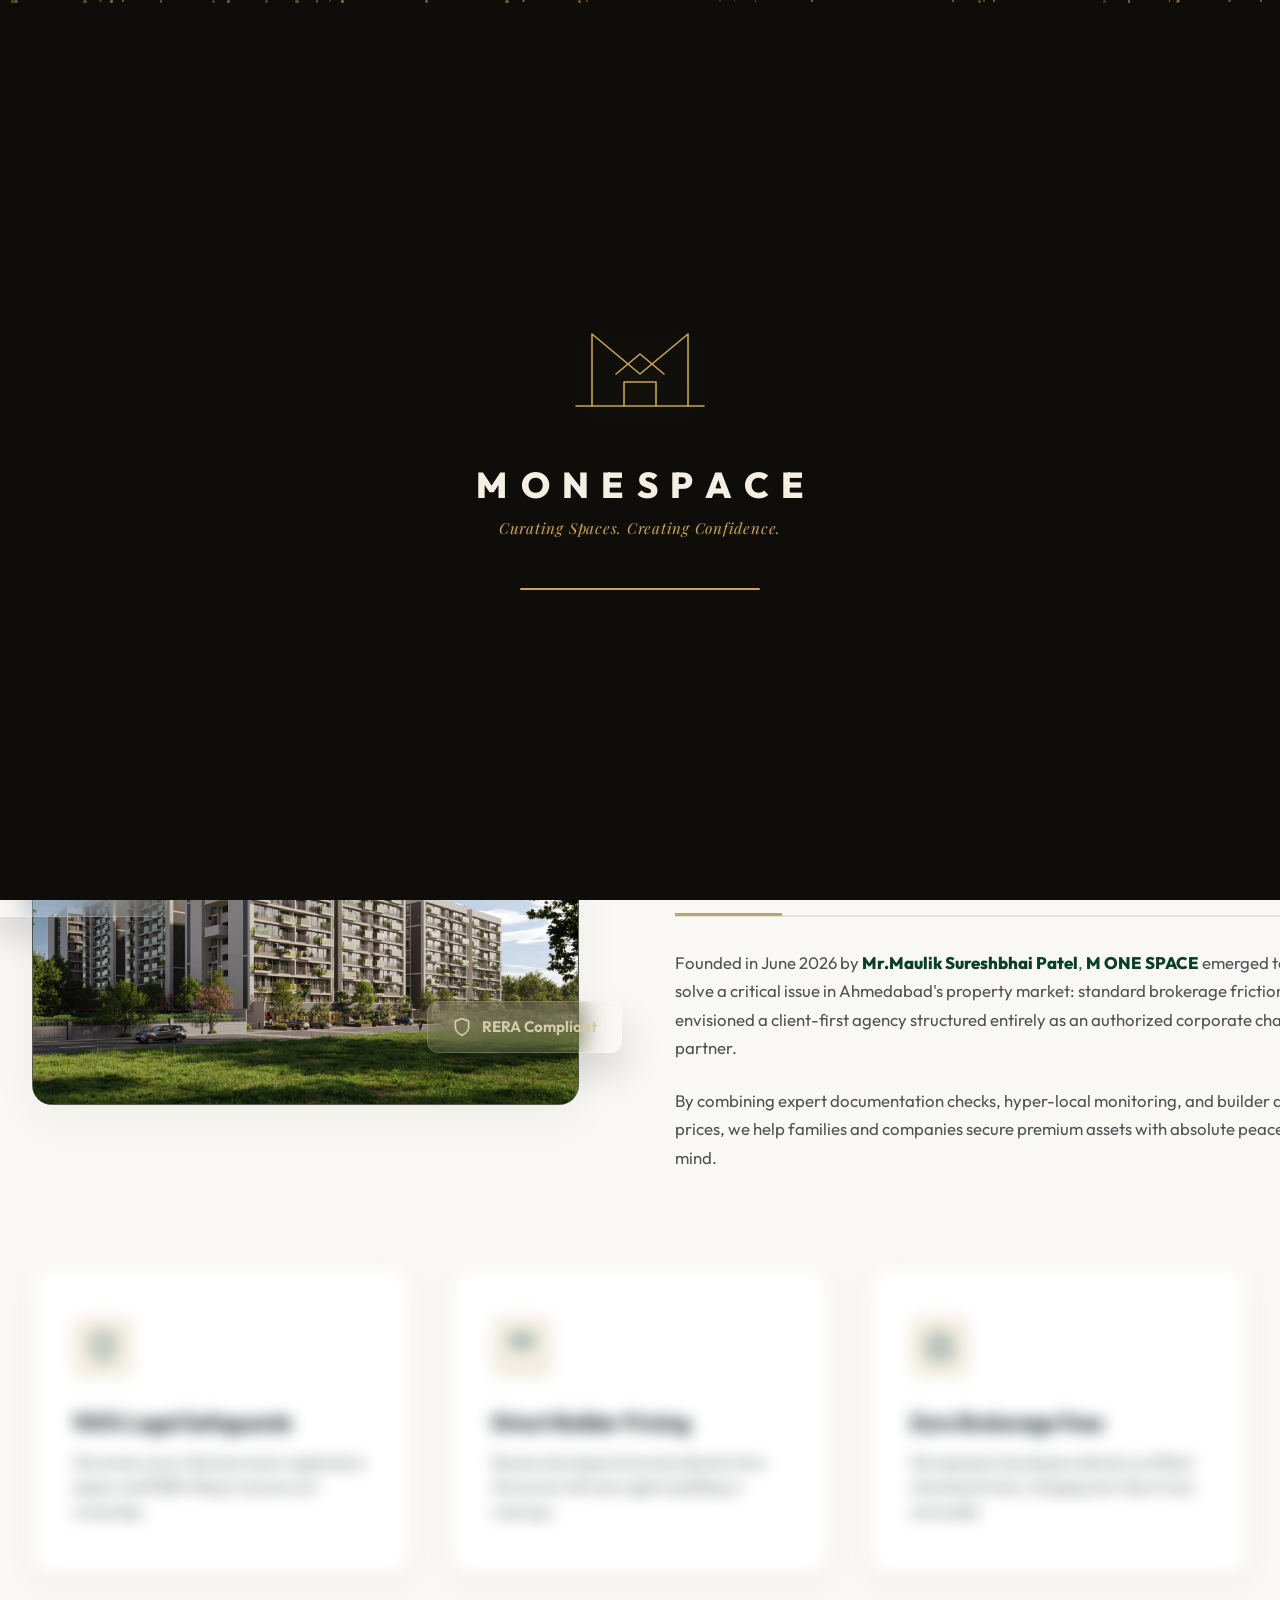
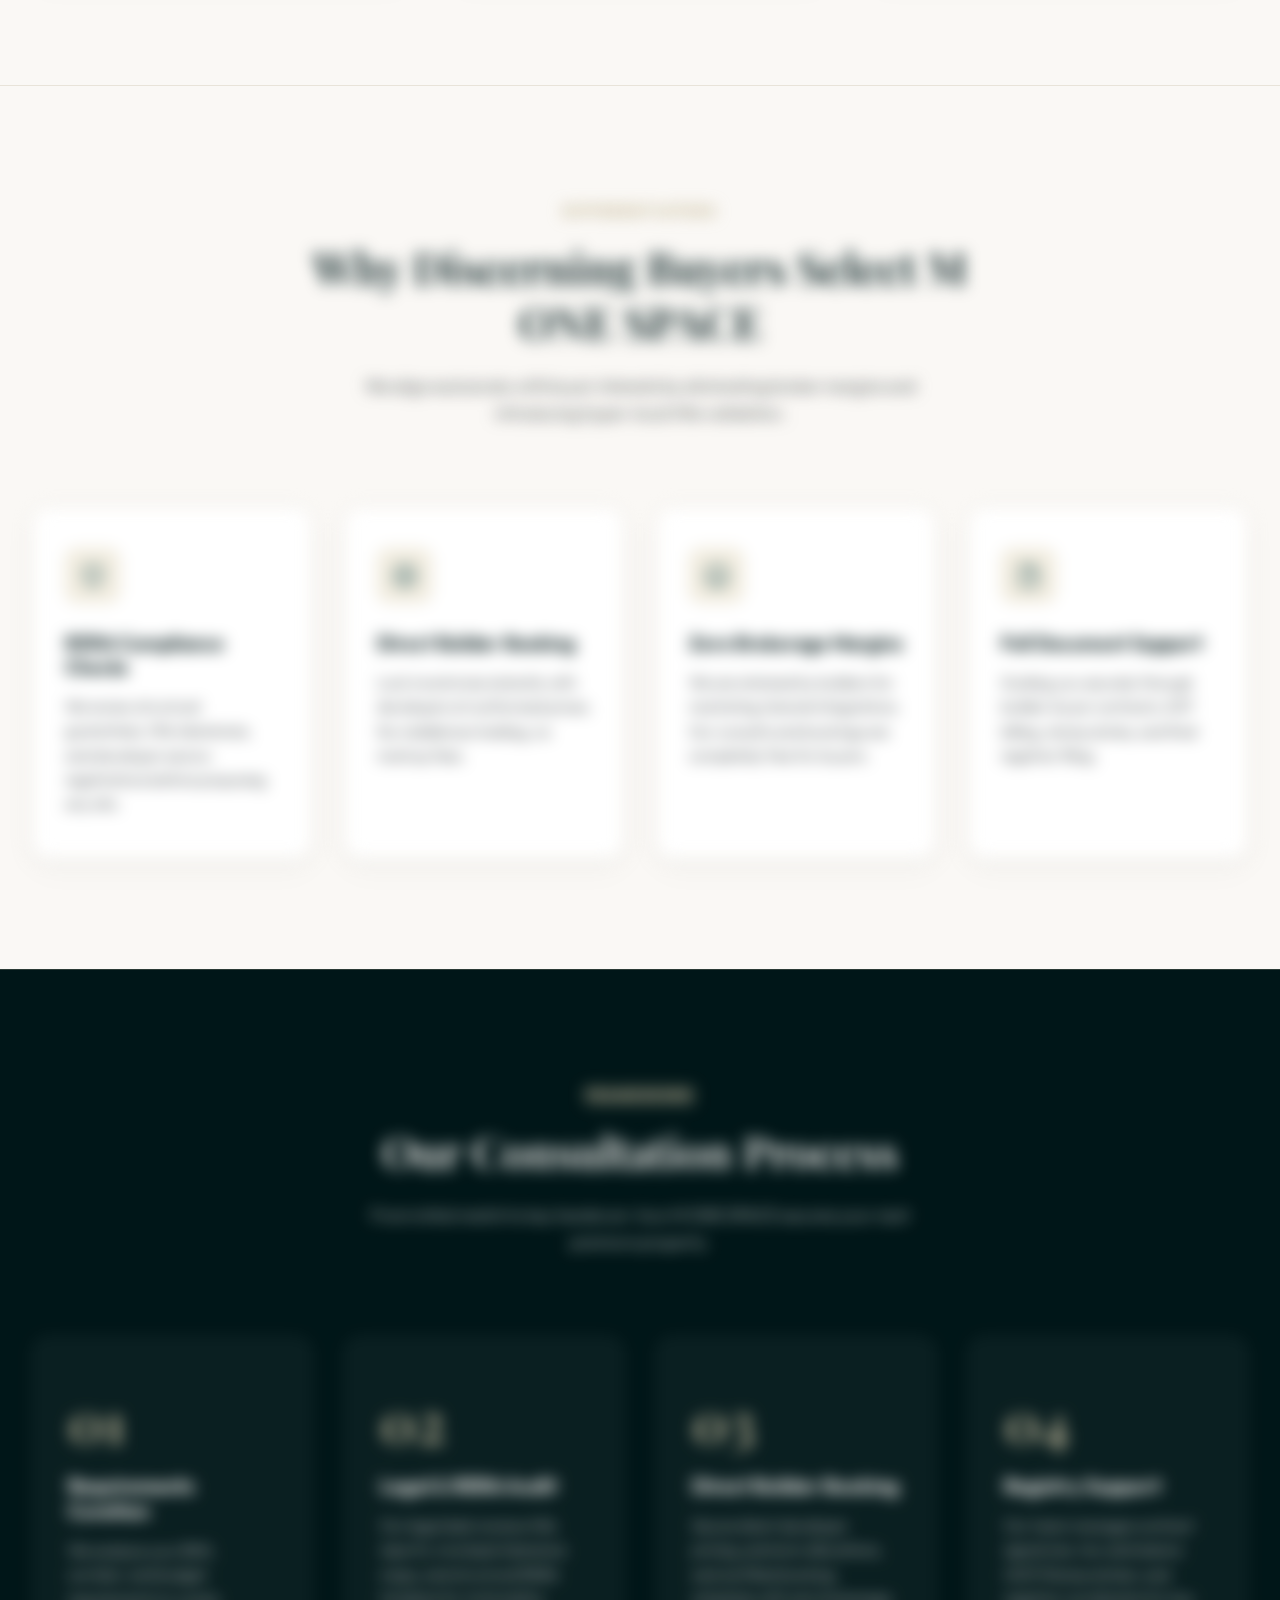
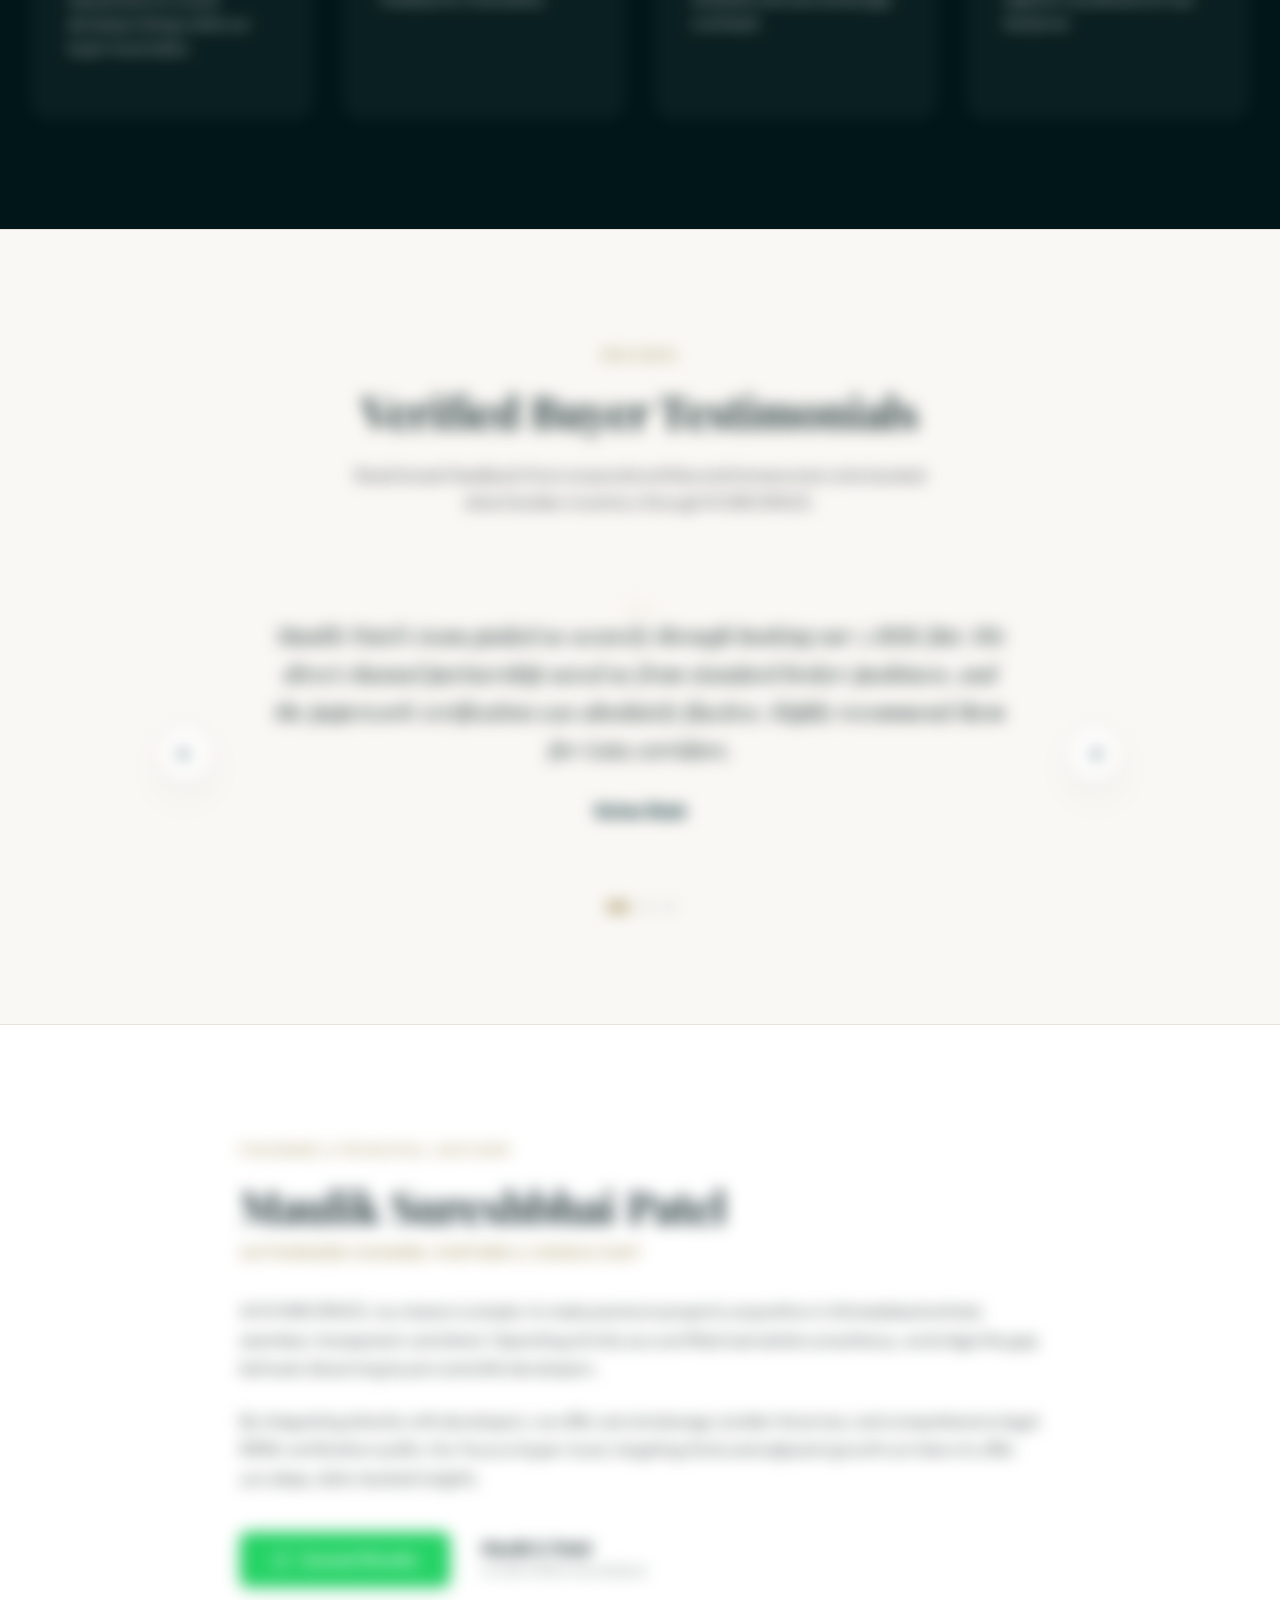
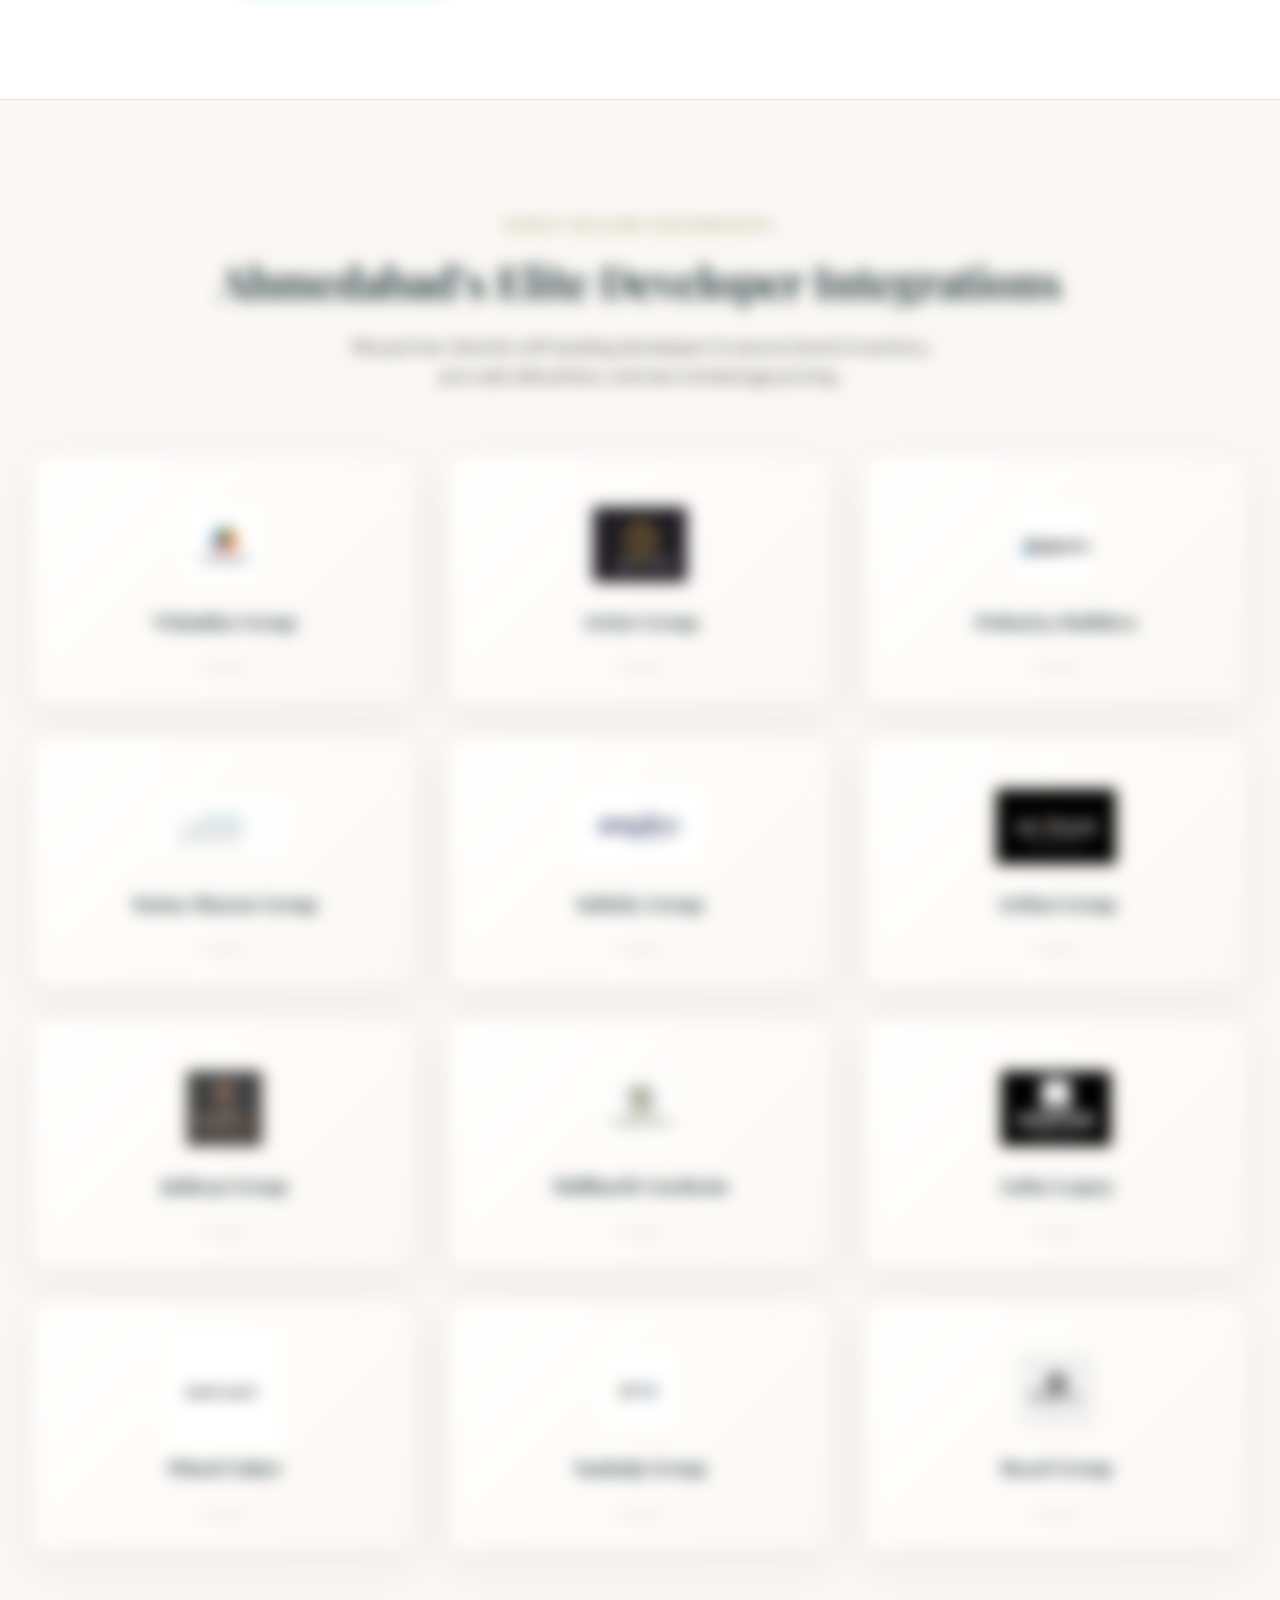
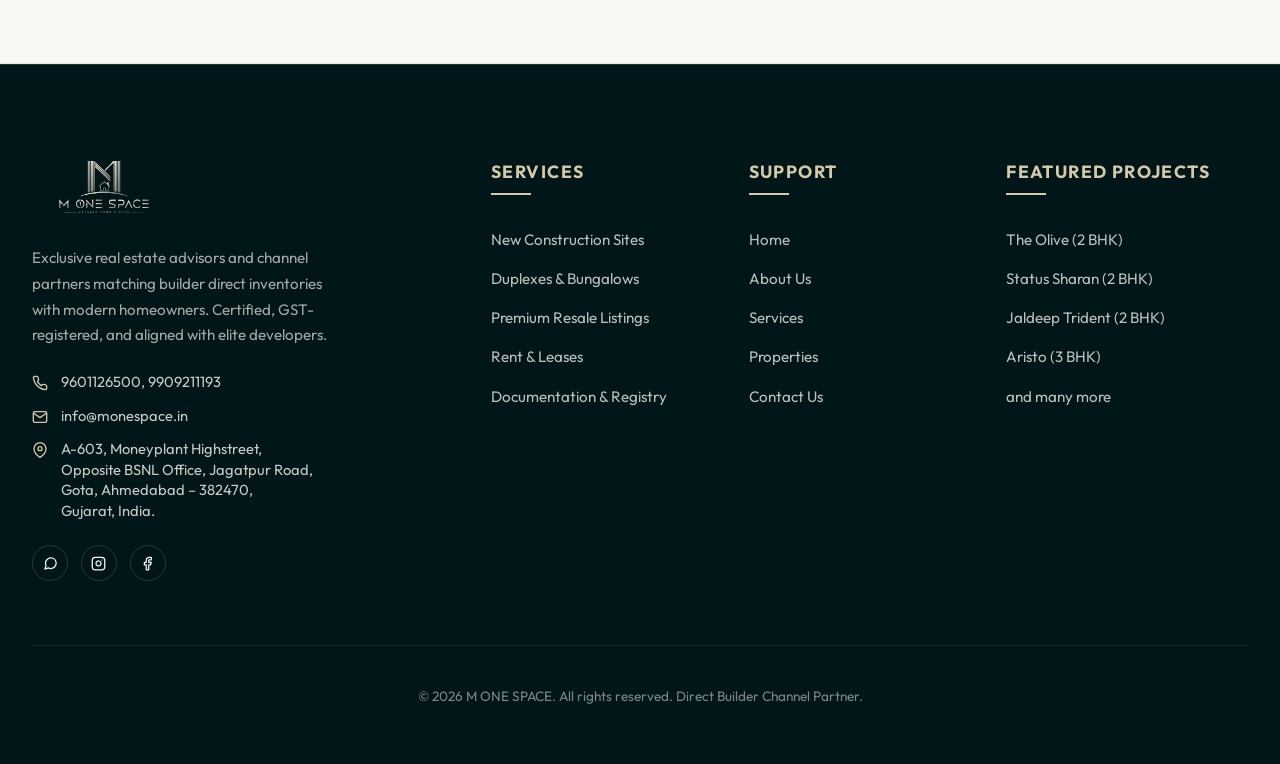
==== commit 9120615d: "sdfg" ====
--- a/about.html
+++ b/about.html
@@ -9,6 +9,8 @@
     <link rel="preconnect" href="https://fonts.googleapis.com">
     <link rel="preconnect" href="https://fonts.gstatic.com" crossorigin>
     <link href="https://fonts.googleapis.com/css2?family=Outfit:wght@300;400;500;600;700;800&family=Playfair+Display:ital,wght@0,400;0,600;0,700;1,400&display=swap" rel="stylesheet">
+    <!-- Favicon -->
+    <link rel="icon" type="image/jpeg" href="favicon.jpeg">
     <!-- Custom Style Sheet -->
     <link rel="stylesheet" href="style.css">
 </head>
